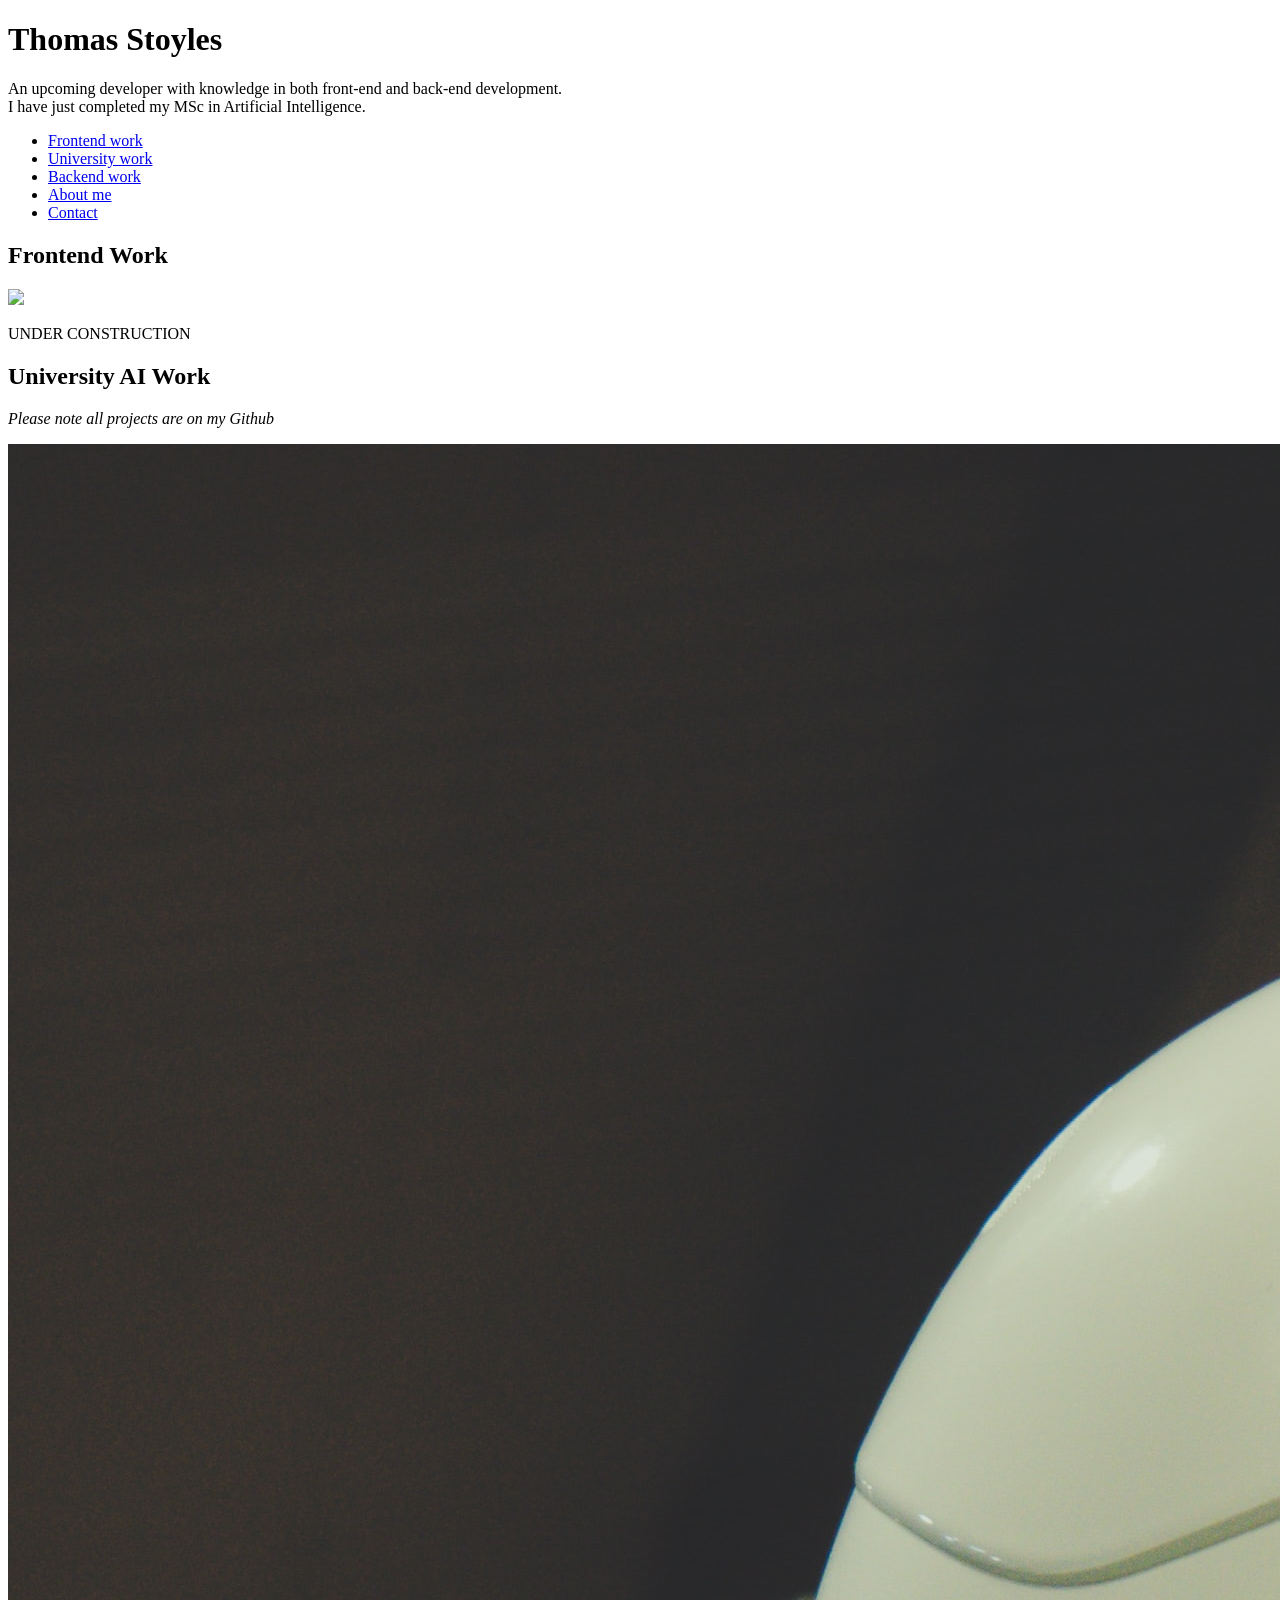
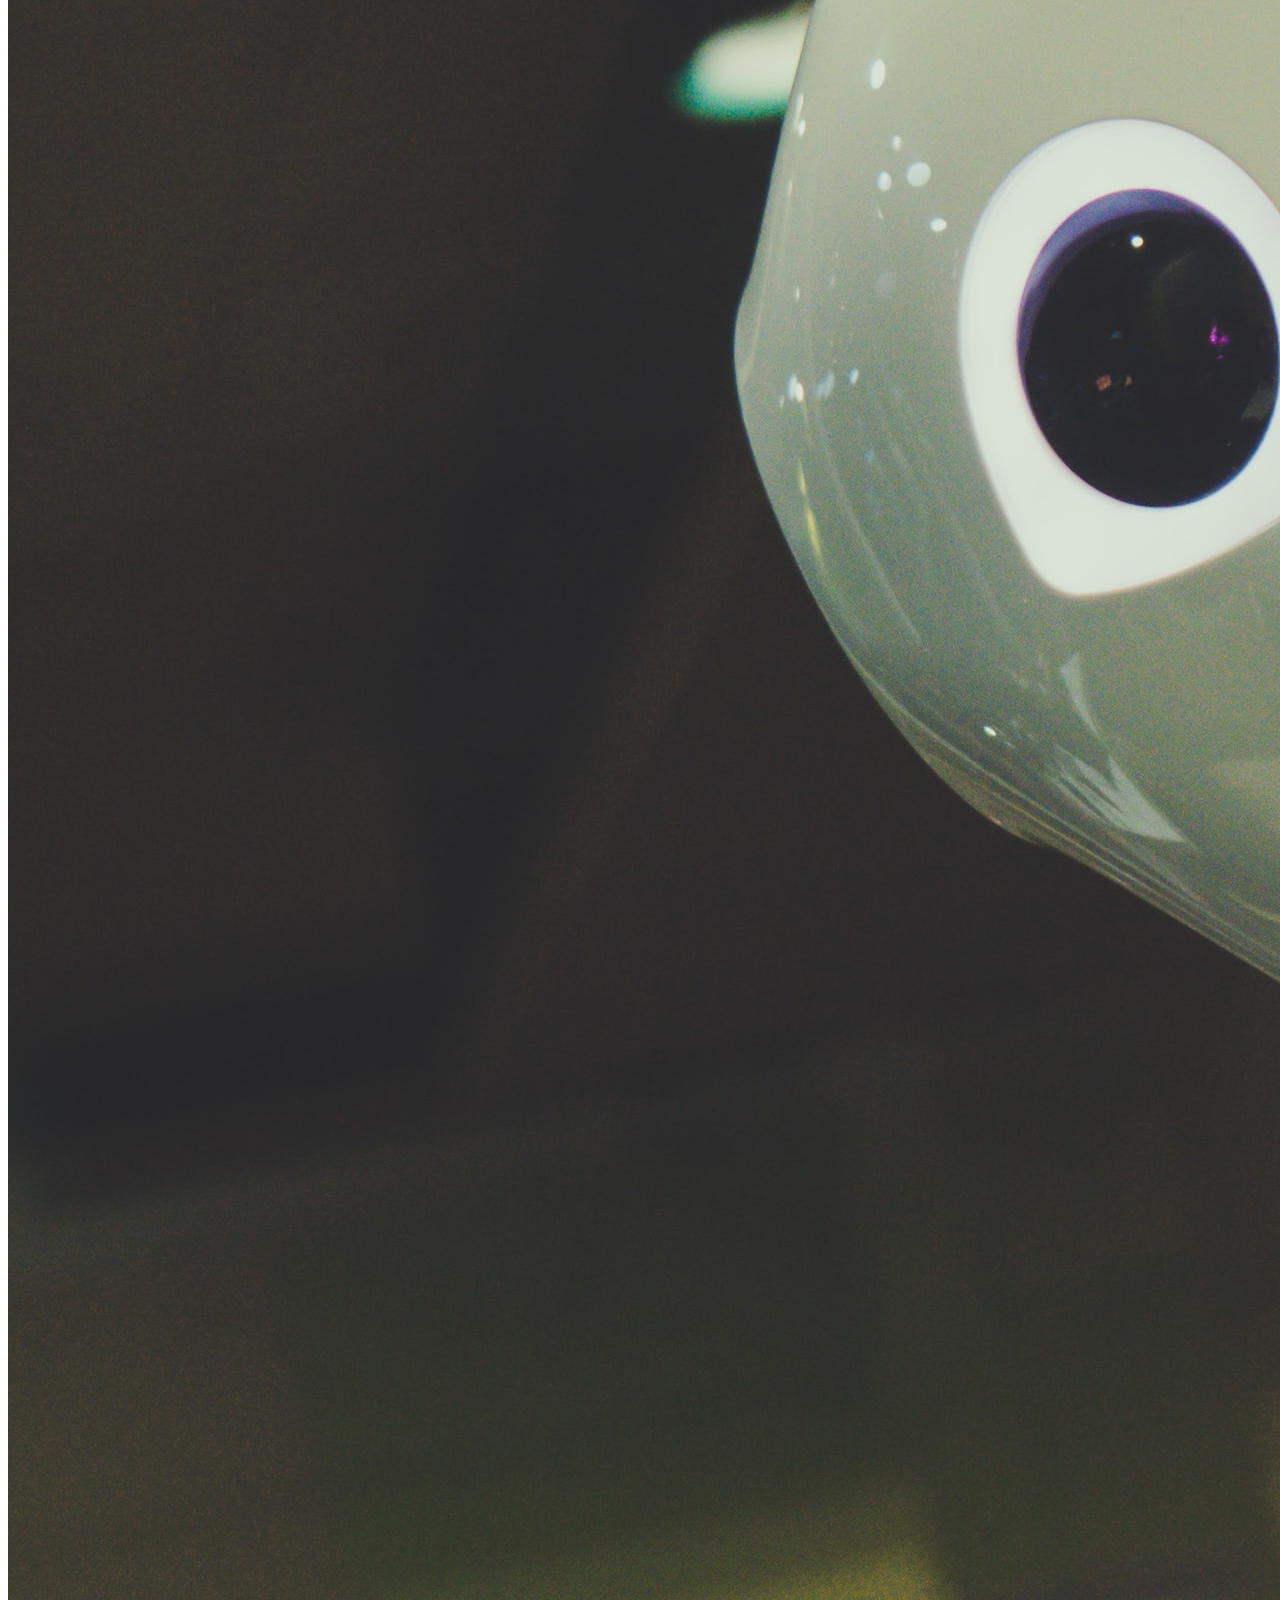
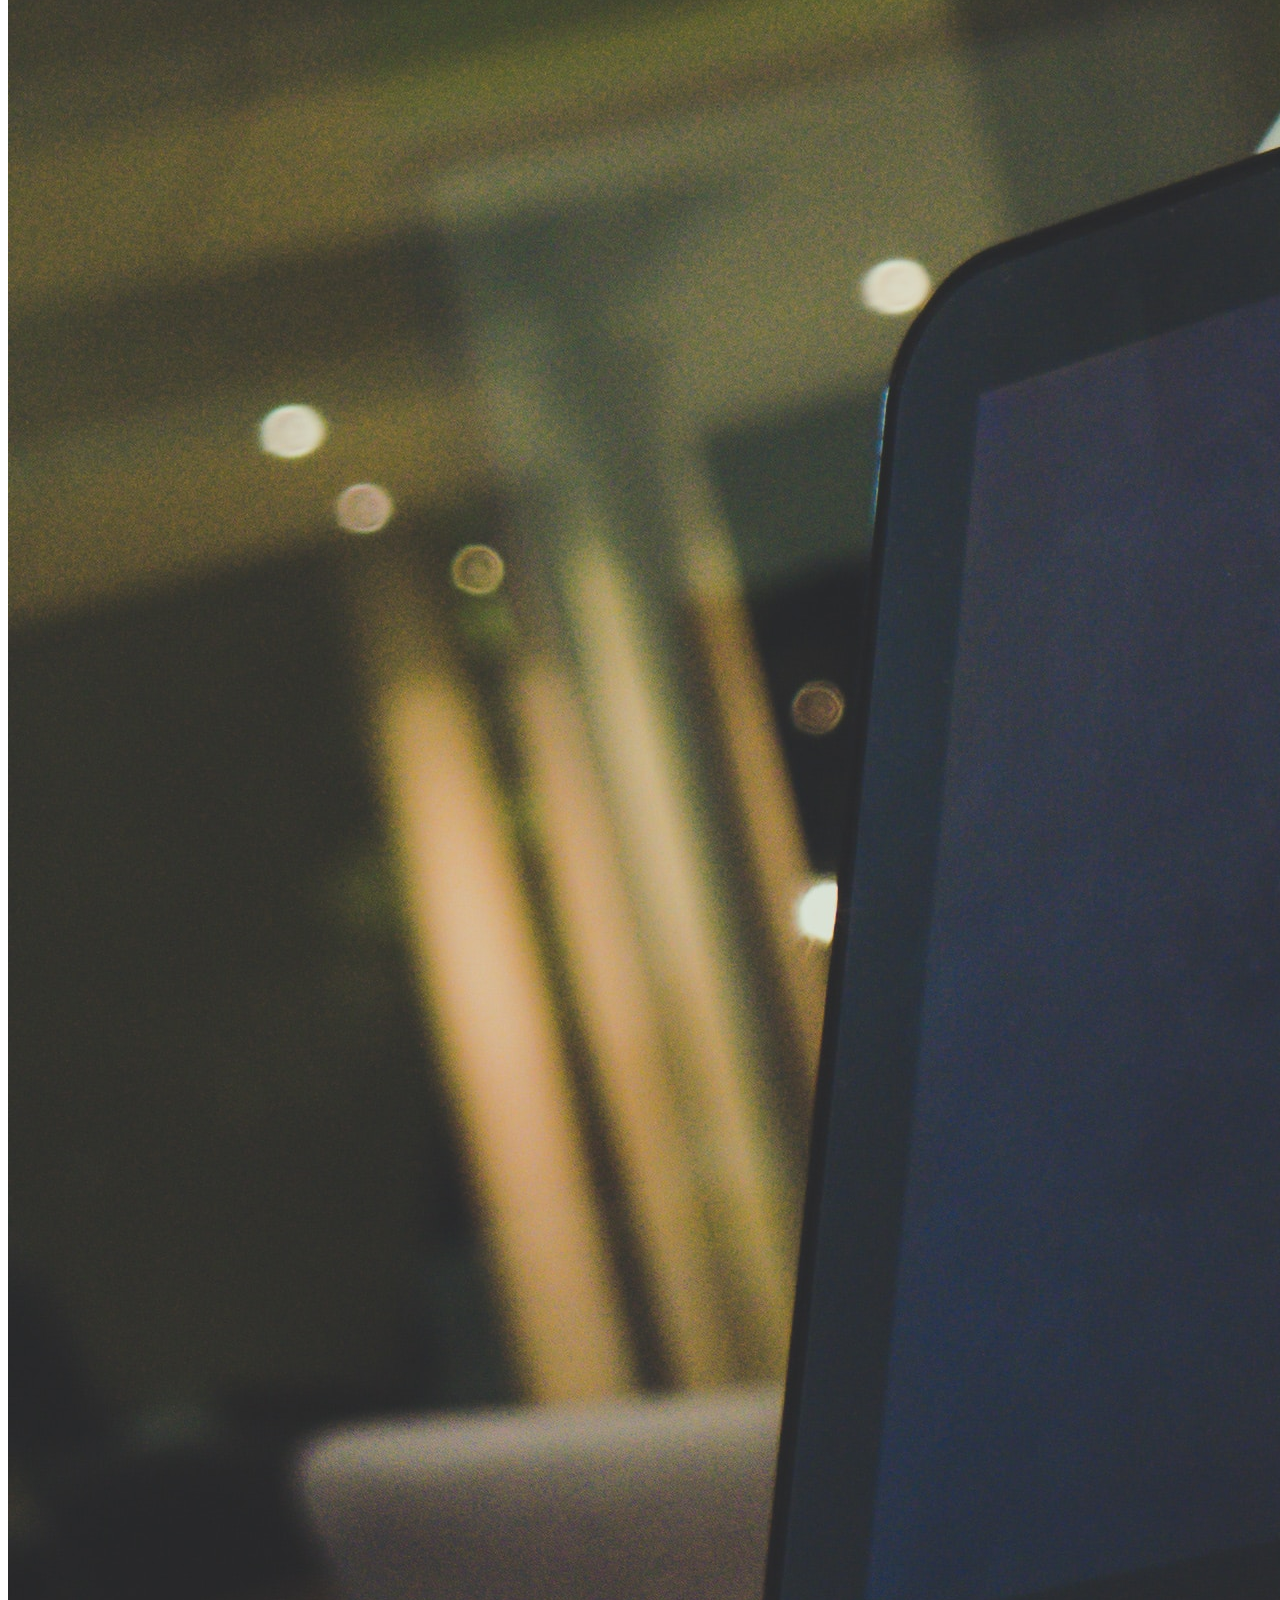
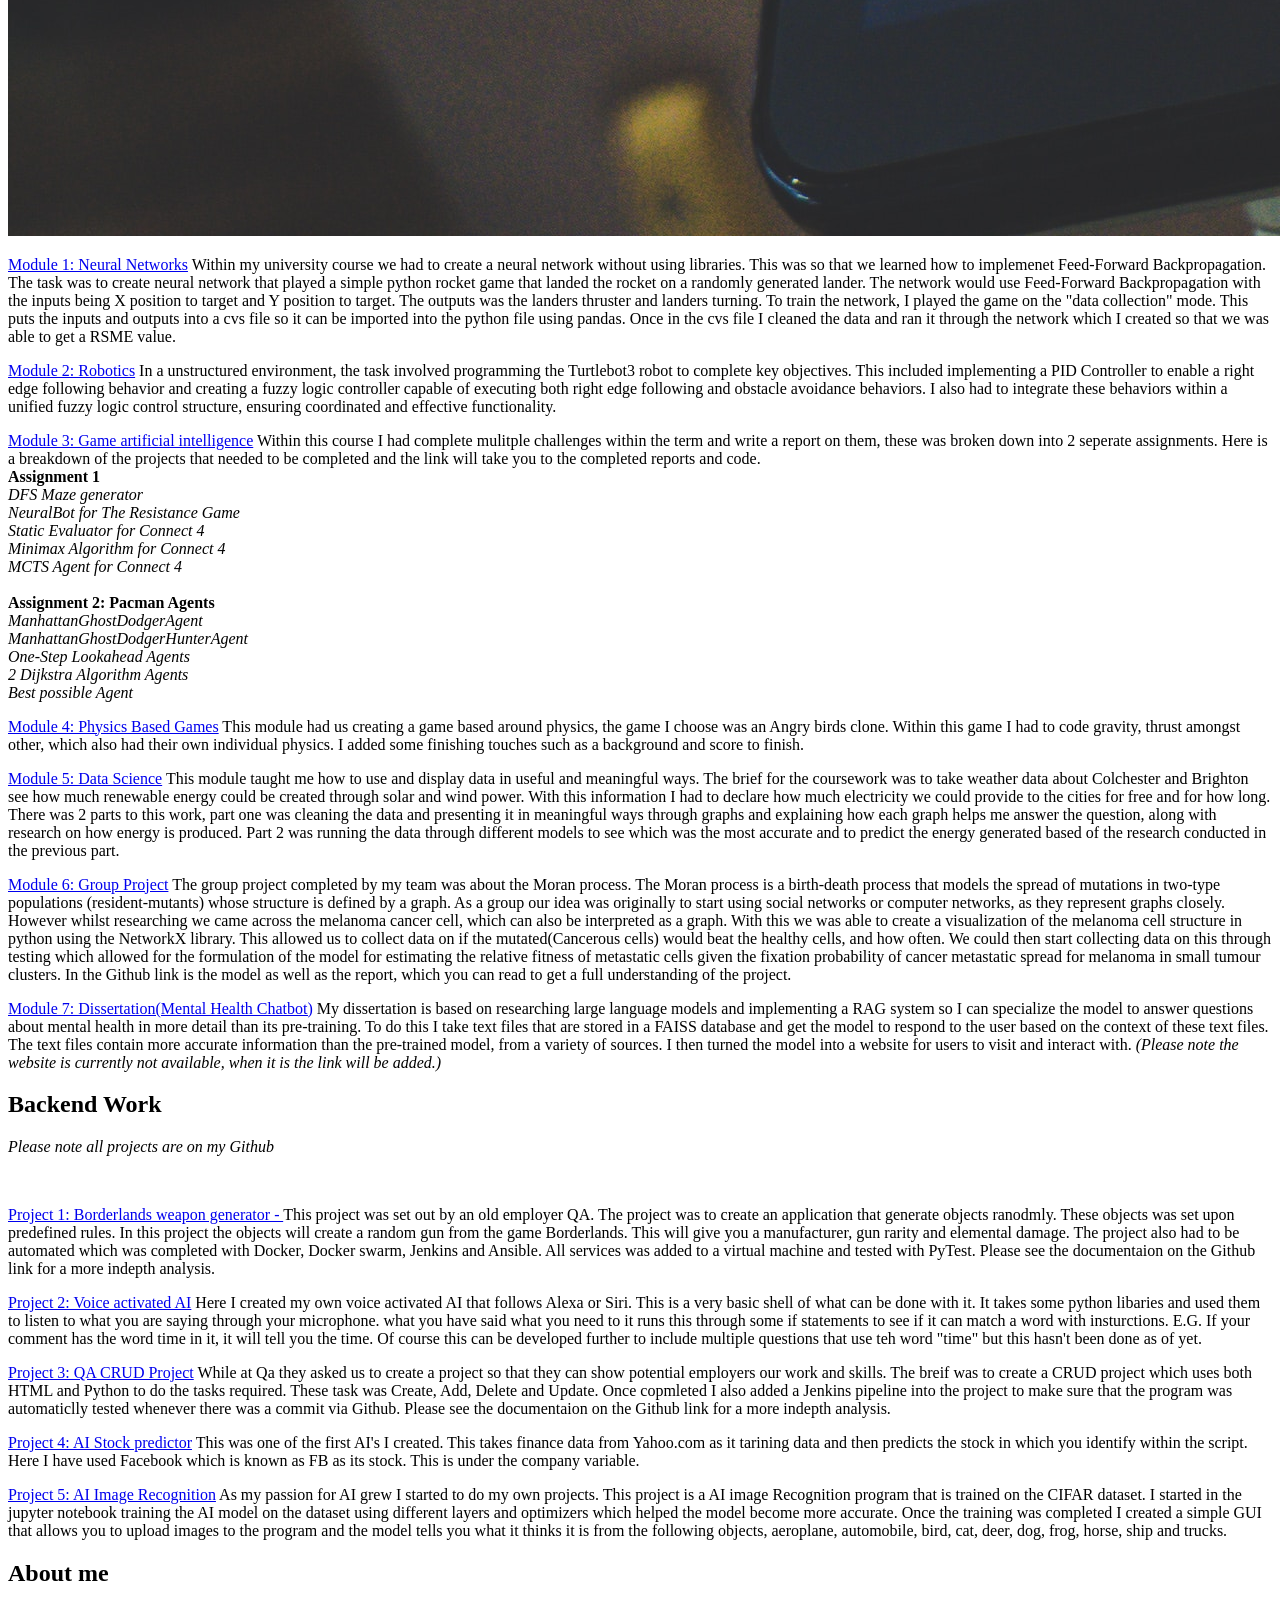
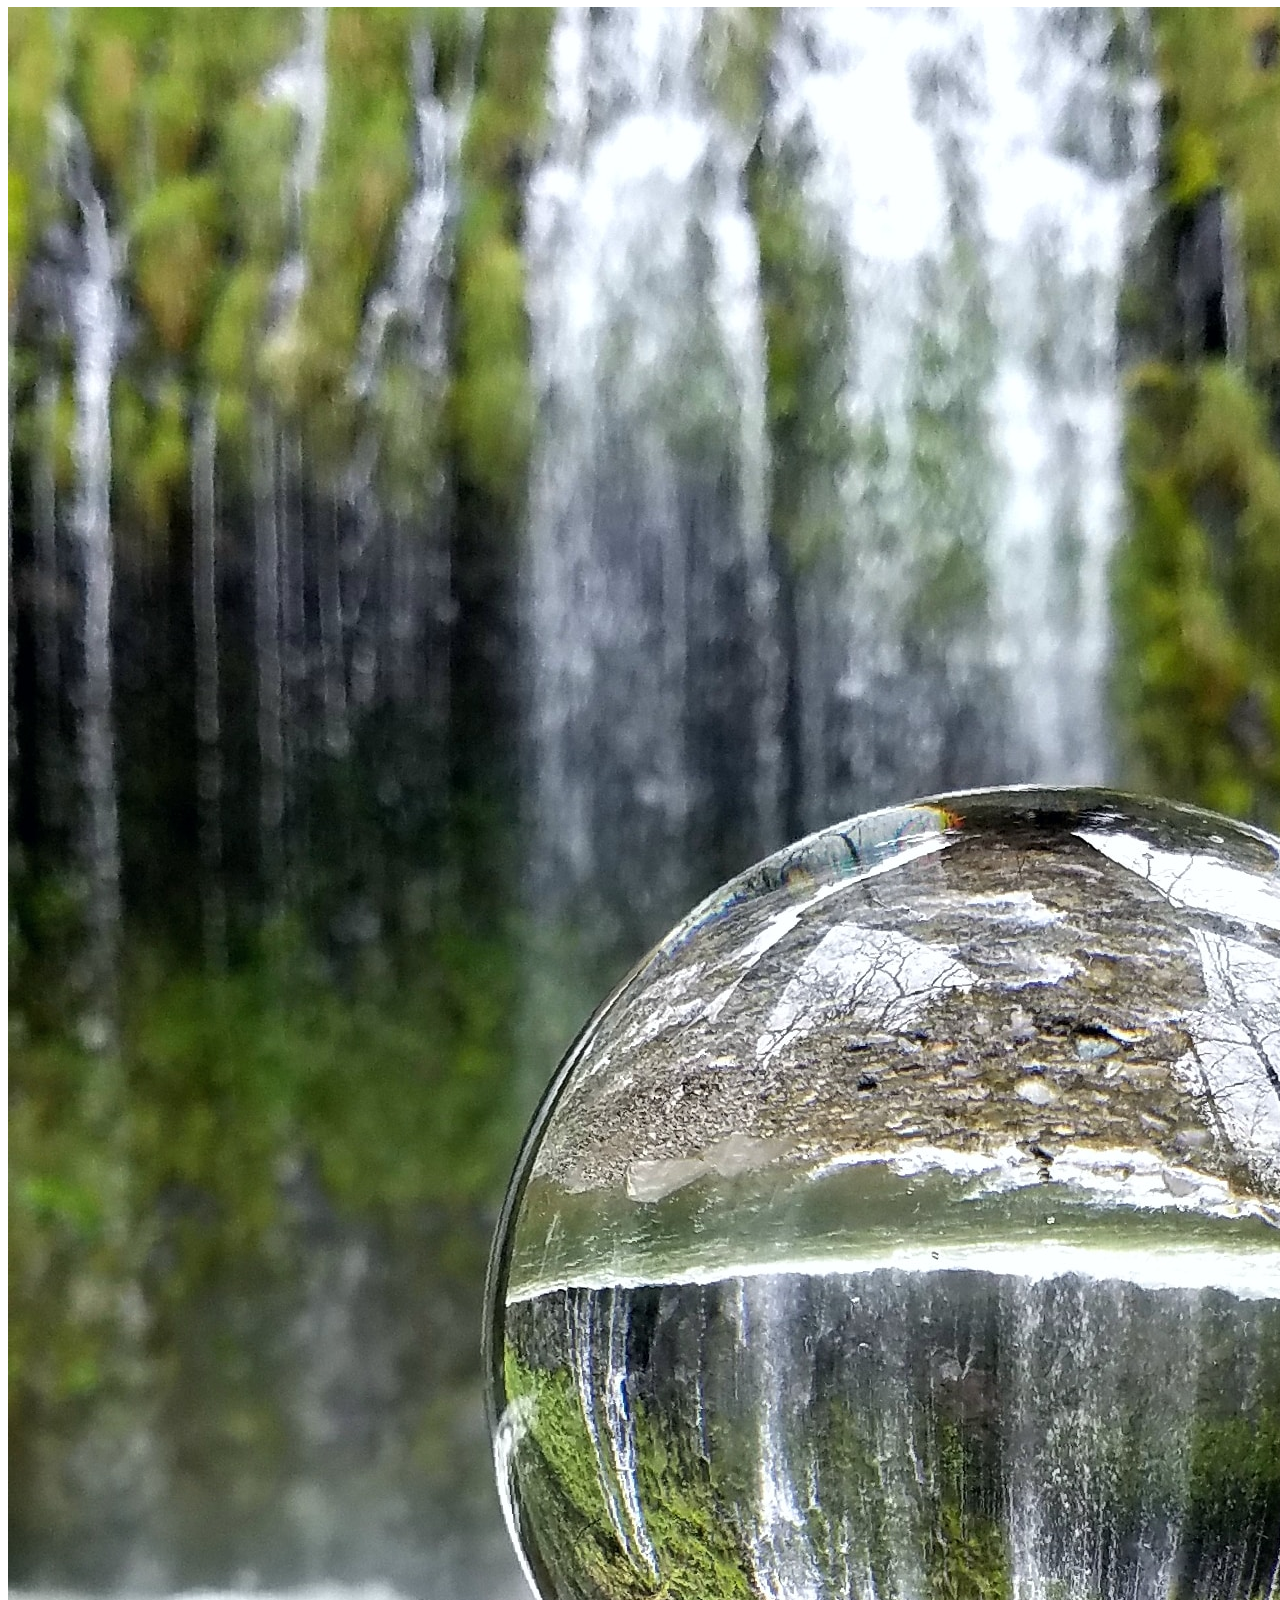
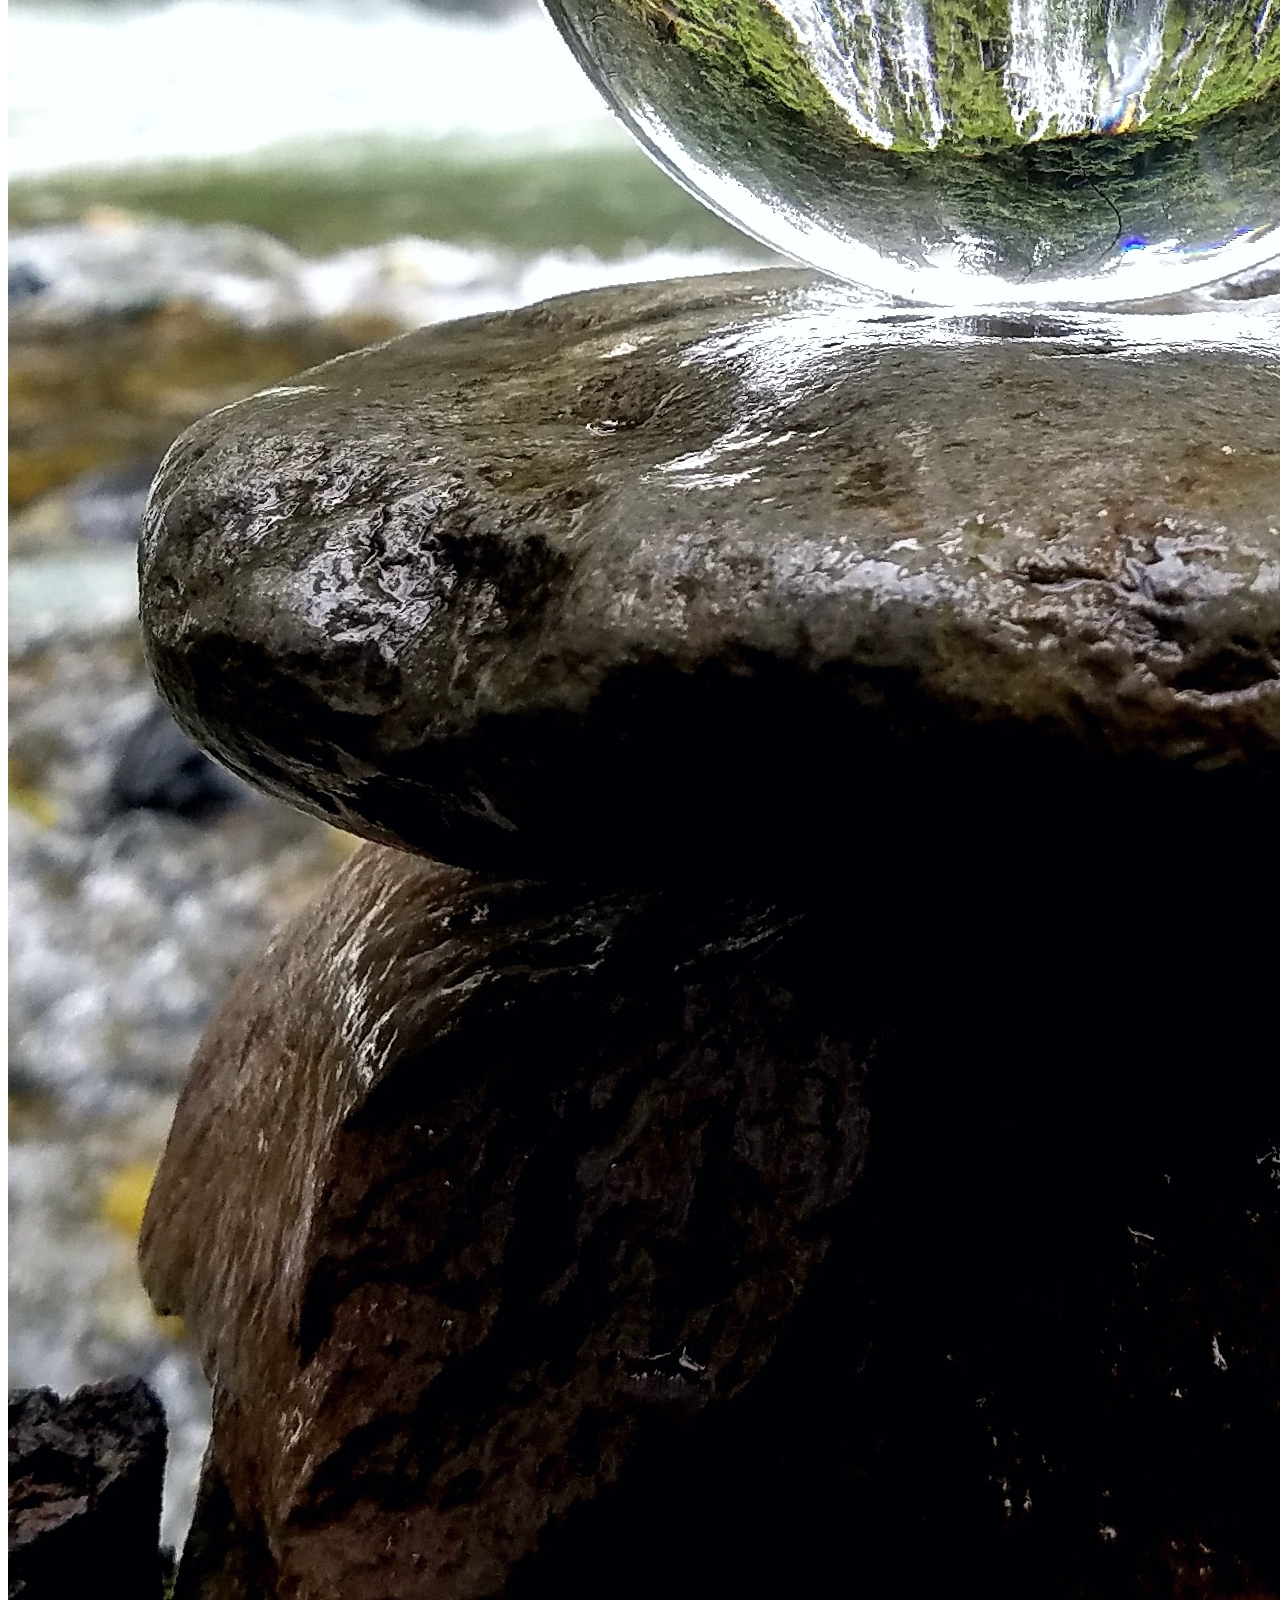
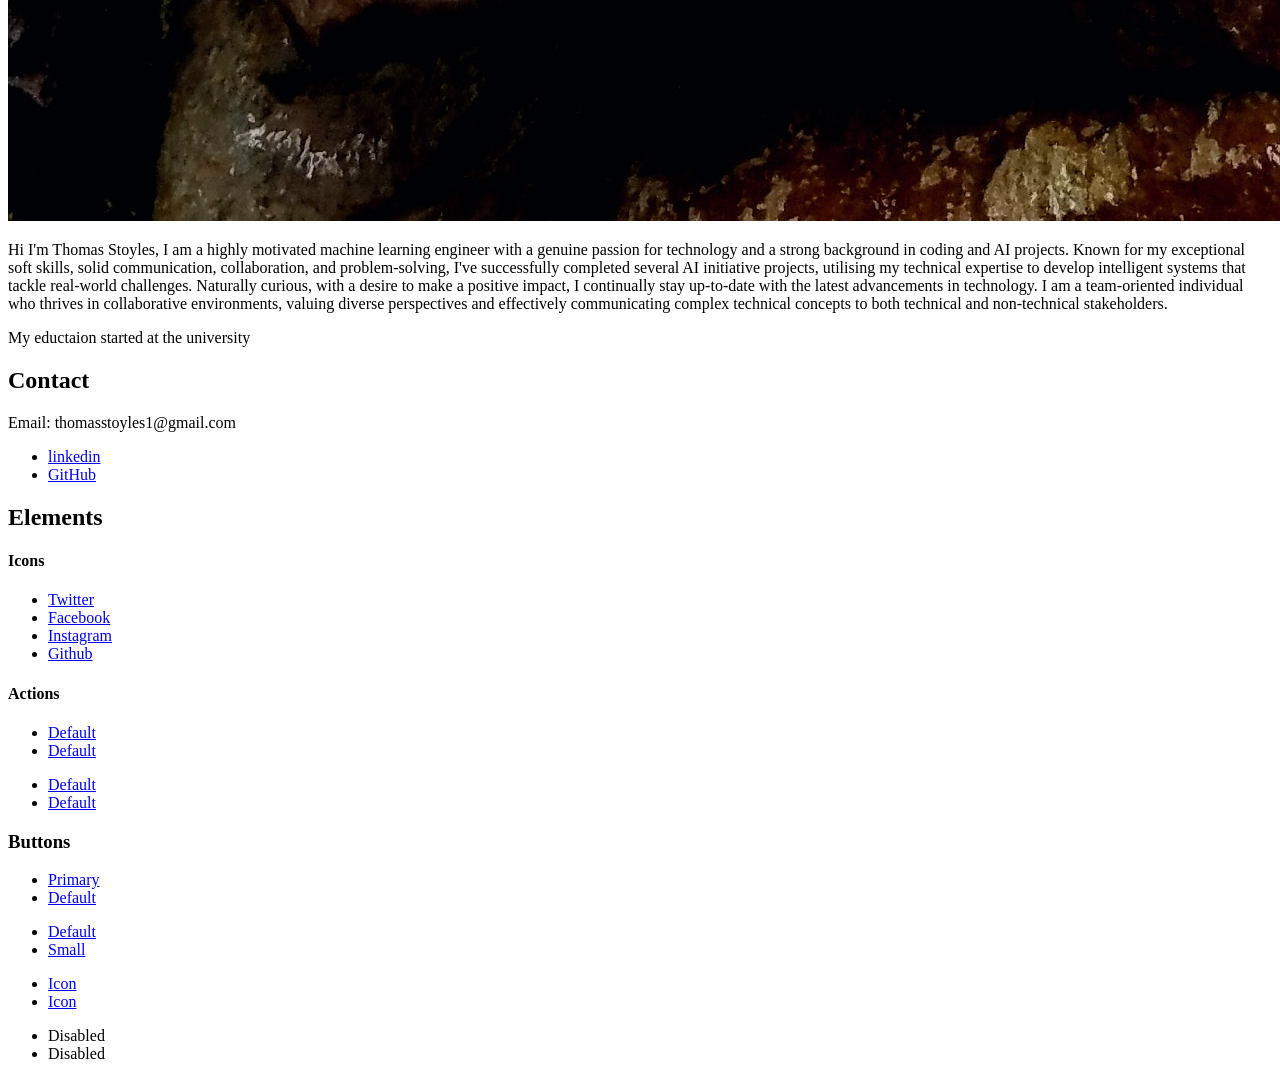
==== index.html @ bff92307 "TS: Added new AI project" ====
<!DOCTYPE HTML>
<html>
	<head>
		<title>Thomas Stoyles Portfolio</title>
		<meta charset="utf-8" />
		<meta name="viewport" content="width=device-width, initial-scale=1, user-scalable=no" />
		<link rel="stylesheet" href="assets/css/main.css" />
		<noscript><link rel="stylesheet" href="assets/css/noscript.css" /></noscript>
	</head>
	<body class="is-preload">

		<!-- Wrapper -->
			<div id="wrapper">

				<!-- Header -->
					<header id="header">
						<div class="logo">
							<span class=""></span>
						</div>
						<div class="content">
							<div class="inner">
								<h1>Thomas Stoyles</h1>
									An upcoming developer with knowledge in both front-end and back-end development.<br />
									I have just completed my MSc in Artificial Intelligence.
							</div>
						</div>
						<nav>
							<ul>
								<li><a href="#frontendwork">Frontend work</a></li>
								<li><a href="#uniwork">University work</a></li>
								<li><a href="#backendwork">Backend work</a></li>
								<li><a href="#about">About me</a></li>
								<li><a href="#contact">Contact</a></li>
								<!--<li><a href="#elements">Elements</a></li>-->
							</ul>
						</nav>
					</header>

				<!-- Main -->
					<div id="main">

						<!-- Intro -->
							<article id="frontendwork">
								<h2 class="major">Frontend Work</h2>
								<p class="image main"><img src="images/intro.jpg"></p>
								<p> UNDER CONSTRUCTION </p>
							</article>

						<!-- uni work -->
							<article id="uniwork">
								<h2 class="major">University AI Work</h2>
								<p><i>Please note all projects are on my Github</i></p>
								<span class="image main"><img src="images/Uni.jpg" alt="" /></span>
								<p><a href="https://github.com/ThomasStoyles/UoE-CE889">Module 1: Neural Networks</a> Within my university course we had to create a neural network without using libraries. This  was so that we learned how to implemenet 
									Feed-Forward Backpropagation. The task was to create neural network that played a simple python rocket game that landed the rocket on a randomly generated lander. The network would use 
									Feed-Forward Backpropagation with the inputs being X position to target and Y position to target. The outputs was the landers thruster and landers turning. To train the network, I 
									played the game on the "data collection" mode. This puts the inputs and outputs into a cvs file so it can be imported into the python file using pandas. Once in the cvs file I cleaned the data 
									and ran it through the network which I created so that we was able to get a RSME value. 
								</p>
								<p><a href="https://github.com/ThomasStoyles/UoE-CE801">Module 2: Robotics</a> In a unstructured environment, the task involved programming the Turtlebot3 robot to complete key objectives. This included implementing a PID Controller 
									to enable a right edge following behavior and creating a fuzzy logic controller capable of executing both right edge following and obstacle avoidance behaviors. I also had to integrate 
									these behaviors within a unified fuzzy logic control structure, ensuring coordinated and effective functionality.
								</p>
								<p><a href="https://github.com/ThomasStoyles/UoE-CE811">Module 3: Game artificial intelligence</a> Within this course I had complete mulitple challenges within the term and write a report on them, these was broken down into 2 seperate assignments.
									Here is a breakdown of the projects that needed to be completed and the link will take you to the completed reports and code.
									<b><br>Assignment 1</b>
									<i><br>DFS Maze generator
									<br>NeuralBot for The Resistance Game
									<br>Static Evaluator for Connect 4 
									<br>Minimax Algorithm for Connect 4
									<br>MCTS Agent for Connect 4</i>
									<br>
									<b><br>Assignment 2: Pacman Agents</b>
									<i><br>ManhattanGhostDodgerAgent
									<br>ManhattanGhostDodgerHunterAgent
									<br>One-Step Lookahead Agents
									<br>2 Dijkstra Algorithm Agents
									<br>Best possible Agent</i>
								</p>
								<p><a href="https://github.com/ThomasStoyles/UoE-CE812">Module 4: Physics Based Games</a> This module had us creating a game based around physics, the game I choose was an Angry birds clone.
								Within this game I had to code gravity, thrust amongst other, which also had their own individual physics. I added some finishing touches such as a background and score to finish. 
								</p>
								</p>
								<p><a href="https://github.com/ThomasStoyles/UoE-CE888">Module 5: Data Science</a> This module taught me how to use and display data in useful and meaningful ways. The brief for the coursework was to take
								weather data about Colchester and Brighton see how much renewable energy could be created through solar and wind power. With this information I had to declare how much 
								electricity we could provide to the cities for free and for how long. There was 2 parts to this work, part one was cleaning the data and presenting it in 
								meaningful ways through graphs and explaining how each graph helps me answer the question, along with research on how energy is produced. Part 2 was running the data 
								through different models to see which was the most accurate and to predict the energy generated based of the research conducted in the previous part.							 
								</p>
								</p>
								<p><a href="https://github.com/ThomasStoyles/UoE-903">Module 6: Group Project</a> The group project completed by my team was about the Moran process. The Moran process is a  birth-death process that models the spread of mutations
								in two-type populations (resident-mutants) whose structure is defined by a graph. As a group our idea was originally to start using social networks or computer networks, as they represent graphs closely.
								However whilst researching we came across the melanoma cancer cell, which can also be interpreted as a graph. With this we was able to create a visualization of the melanoma cell structure in python using 
								the NetworkX library. This allowed us to collect data on if the mutated(Cancerous cells) would beat the healthy cells, and how often. We could then start collecting data on this through testing which allowed for 
								the formulation of the model for estimating the relative fitness of metastatic cells given the fixation probability of cancer metastatic spread for melanoma in small tumour clusters. In the Github link is the model 
								as well as the report, which you can read to get a full understanding of the project.
								</p>
								</p>
								<p><a href="https://github.com/ThomasStoyles/UoE-901">Module 7: Dissertation(Mental Health Chatbot)</a> My dissertation is based on researching large language models and implementing a RAG system so I can specialize
								the model to answer questions about mental health in more detail than its pre-training. To do this I take text files that are stored in a FAISS database and get the model to respond
								to the user based on the context of these text files. The text files contain more accurate information than the pre-trained model, from a variety of sources. I then turned the model into
								a website for users to visit and interact with. <i>(Please note the website is currently not available, when it is the link will be added.)</i> 
								</p>
							</article>

						<!-- backend Work -->
						<article id="backendwork">
							<h2 class="major">Backend Work</h2>
							<p><i>Please note all projects are on my Github</i></p>
							<span class="image main"><img src="images/backend.jpg" alt="" /></span>
							<p><a href="https://github.com/ThomasStoyles/BorderlandsWeaponGen">Project 1: Borderlands weapon generator - </a> 
								This project was set out by an old employer QA. The project was to create an application that generate objects ranodmly. These objects was set upon predefined rules. 
								In this project the objects will create a random gun from the game Borderlands. This will give you a manufacturer, gun rarity and elemental damage. The project also
								had to be automated which was completed with Docker, Docker swarm, Jenkins and Ansible. All services was added to a virtual machine and tested with PyTest. Please see the documentaion 
								on the Github link for a more indepth analysis.
							</p>
							<p><a href="https://github.com/ThomasStoyles/Voice_Activated_Assistant">Project 2: Voice activated AI</a> 
								Here I created my own voice activated AI that follows Alexa or Siri. This is a very basic shell of what can be done with it. It takes some python libaries
								and used them to listen to what you are saying through your microphone. what you have said what you need to it runs this through some if statements to see if
								it can match a word with insturctions. E.G. If your comment has the word time in it, it will tell you the time. Of course this can be developed further to include
								multiple questions that use teh word "time" but this hasn't been done as of yet.
							</p>
							<p><a href="https://github.com/ThomasStoyles/QAProject">Project 3: QA CRUD Project</a>
								While at Qa they asked us to create a project so that they can show potential employers our work and skills. The breif was to create a CRUD project which uses both 
								HTML and Python to do the tasks required. These task was Create, Add, Delete and Update. Once copmleted I also added a Jenkins pipeline into the project to make sure that 
								the program was automaticlly tested whenever there was a commit via Github. Please see the documentaion on the Github link for a more indepth analysis.
							</p>
							<p><a href="https://github.com/ThomasStoyles/AI_Stock_Prediction">Project 4: AI Stock predictor</a> 
								This was one of the first AI's I created. This takes finance data from Yahoo.com as it tarining data and then predicts the stock in which you identify within the script.
								Here I have used Facebook which is known as FB as its stock. This is under the company variable.  
							</p>
							<p><a href="https://github.com/ThomasStoyles/Image_recognition">Project 5: AI Image Recognition</a> 
								As my passion for AI grew I started to do my own projects. This project is a AI image Recognition program that is trained on the CIFAR dataset. I started in the jupyter notebook 
								training the AI model on the dataset using different layers and optimizers which helped the model become more accurate. Once the training was completed I created a simple GUI that 
								allows you to upload images to the program and the model tells you what it thinks it is from the following objects, aeroplane, automobile, bird, cat, deer, dog, frog, horse, ship and trucks.
							</p>
						</article>

						<!-- About -->
							<article id="about">
								<h2 class="major">About me</h2>
								<span class="image main"><img src="images/water.jpg" alt="" /></span>
								<p>Hi I'm Thomas Stoyles, I am a highly motivated machine learning engineer with a genuine passion for
									technology and a strong background in coding and AI projects. Known for my
									exceptional soft skills, solid communication, collaboration, and problem-solving, I've
									successfully completed several AI initiative projects, utilising my technical expertise to
									develop intelligent systems that tackle real-world challenges. Naturally curious, with a
									desire to make a positive impact, I continually stay up-to-date with the latest
									advancements in technology. I am a team-oriented individual who thrives in collaborative
									environments, valuing diverse perspectives and effectively communicating complex
									technical concepts to both technical and non-technical stakeholders.</p>
								<p>
									My eductaion started at the university
								</p>
								
							</article>

						<!-- Contact -->
							<article id="contact">
								<h2 class="major">Contact</h2>
								<p>Email: thomasstoyles1@gmail.com</p>
								<ul class="icons">
									<li><a href="https://www.linkedin.com/in/thomas-stoyles-a996a1172/" class="icon brands fa-linkedin"><span class="label">linkedin</span></a></li>
									<li><a href="https://github.com/ThomasStoyles" class="icon brands fa-github"><span class="label">GitHub</span></a></li>
								</ul>
							</article>

						<!-- Elements -->
							<article id="elements">
								<h2 class="major">Elements</h2>
								<section>
									<h4>Icons</h4>
									<ul class="icons">
										<li><a href="#" class="icon brands fa-twitter"><span class="label">Twitter</span></a></li>
										<li><a href="#" class="icon brands fa-facebook-f"><span class="label">Facebook</span></a></li>
										<li><a href="#" class="icon brands fa-instagram"><span class="label">Instagram</span></a></li>
										<li><a href="#" class="icon brands fa-github"><span class="label">Github</span></a></li>
									</ul>

									<h4>Actions</h4>
									<ul class="actions">
										<li><a href="#" class="button primary">Default</a></li>
										<li><a href="#" class="button">Default</a></li>
									</ul>
									<ul class="actions stacked">
										<li><a href="#" class="button primary">Default</a></li>
										<li><a href="#" class="button">Default</a></li>
									</ul>
								</section>
								<section>
									<h3 class="major">Buttons</h3>
									<ul class="actions">
										<li><a href="#" class="button primary">Primary</a></li>
										<li><a href="#" class="button">Default</a></li>
									</ul>
									<ul class="actions">
										<li><a href="#" class="button">Default</a></li>
										<li><a href="#" class="button small">Small</a></li>
									</ul>
									<ul class="actions">
										<li><a href="#" class="button primary icon solid fa-download">Icon</a></li>
										<li><a href="#" class="button icon solid fa-download">Icon</a></li>
									</ul>
									<ul class="actions">
										<li><span class="button primary disabled">Disabled</span></li>
										<li><span class="button disabled">Disabled</span></li>
									</ul>
								</section>

							</article>

					</div>

				<!-- Footer -->
					<footer id="footer">
						<p></p> 
					</footer>

			</div>

		<!-- BG -->
			<div id="bg"></div>

		<!-- Scripts -->
			<script src="assets/js/jquery.min.js"></script>
			<script src="assets/js/browser.min.js"></script>
			<script src="assets/js/breakpoints.min.js"></script>
			<script src="assets/js/util.js"></script>
			<script src="assets/js/main.js"></script>

	</body>
</html>
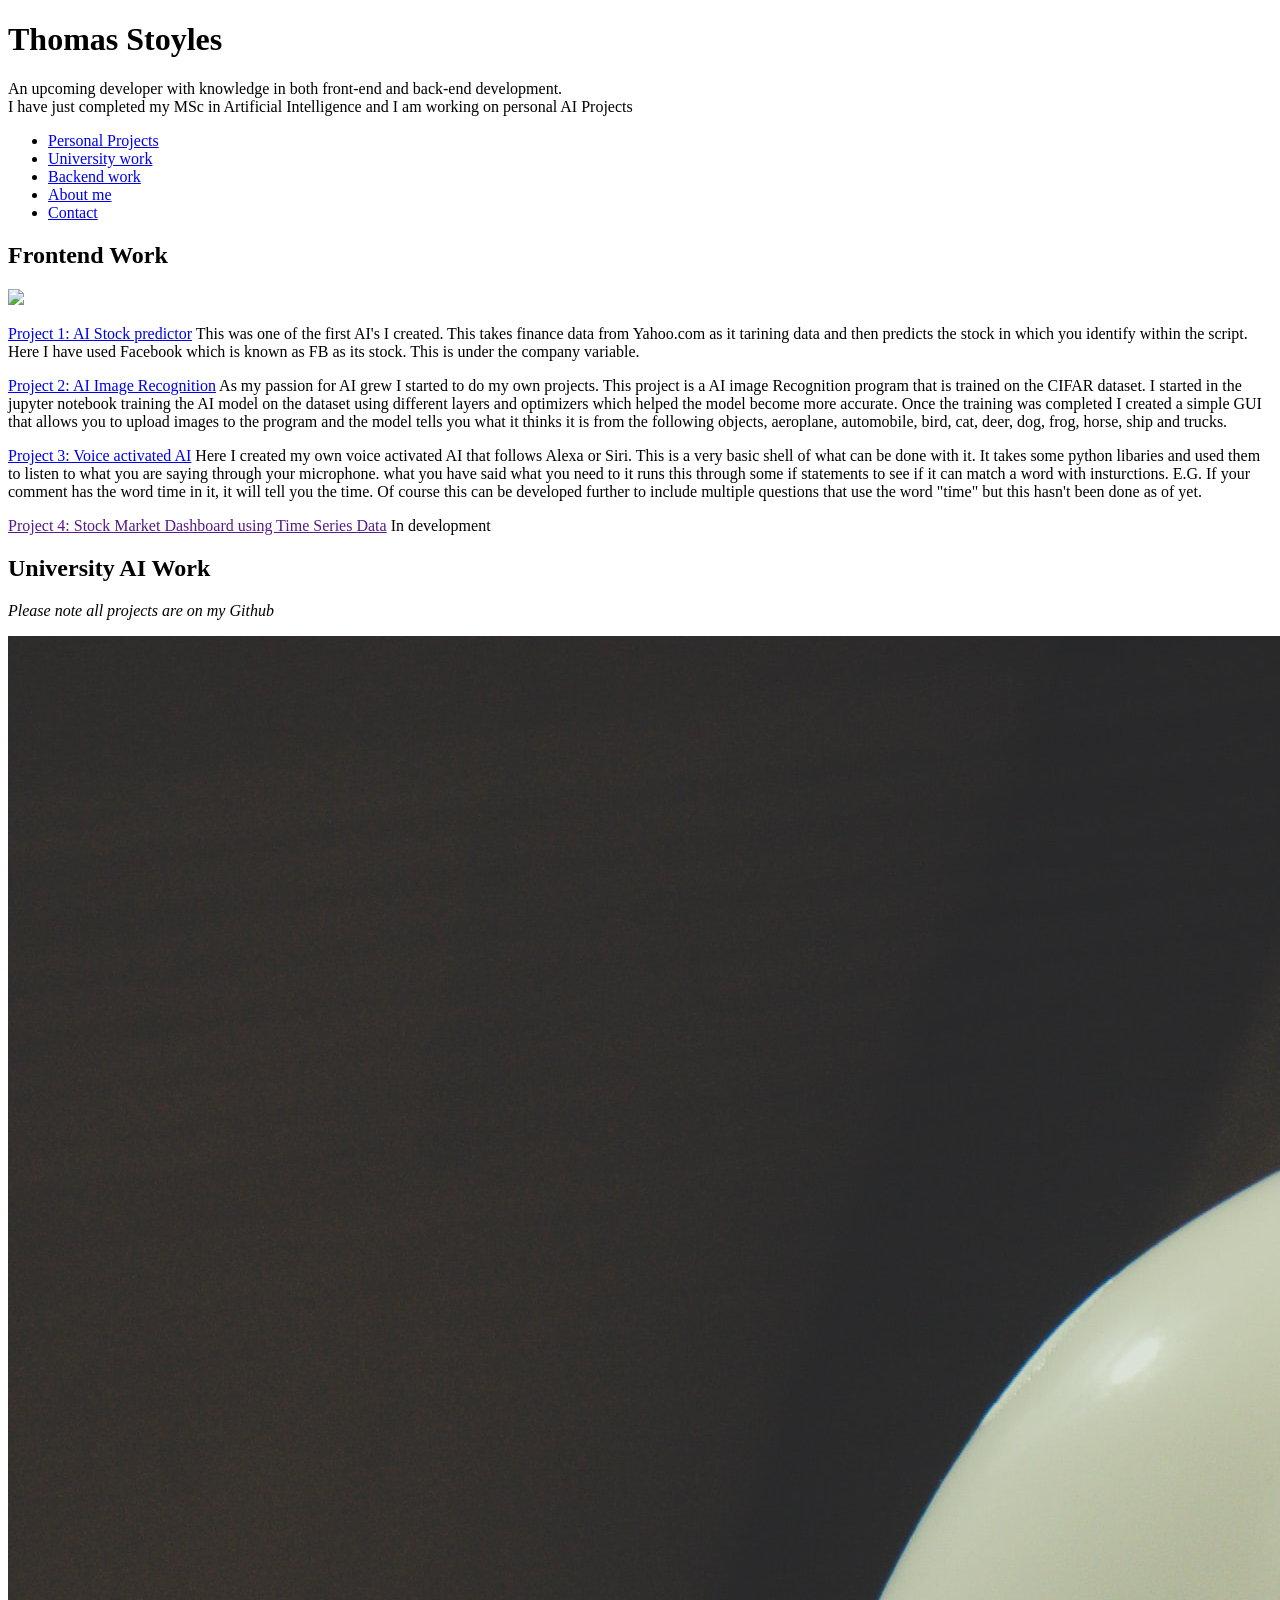
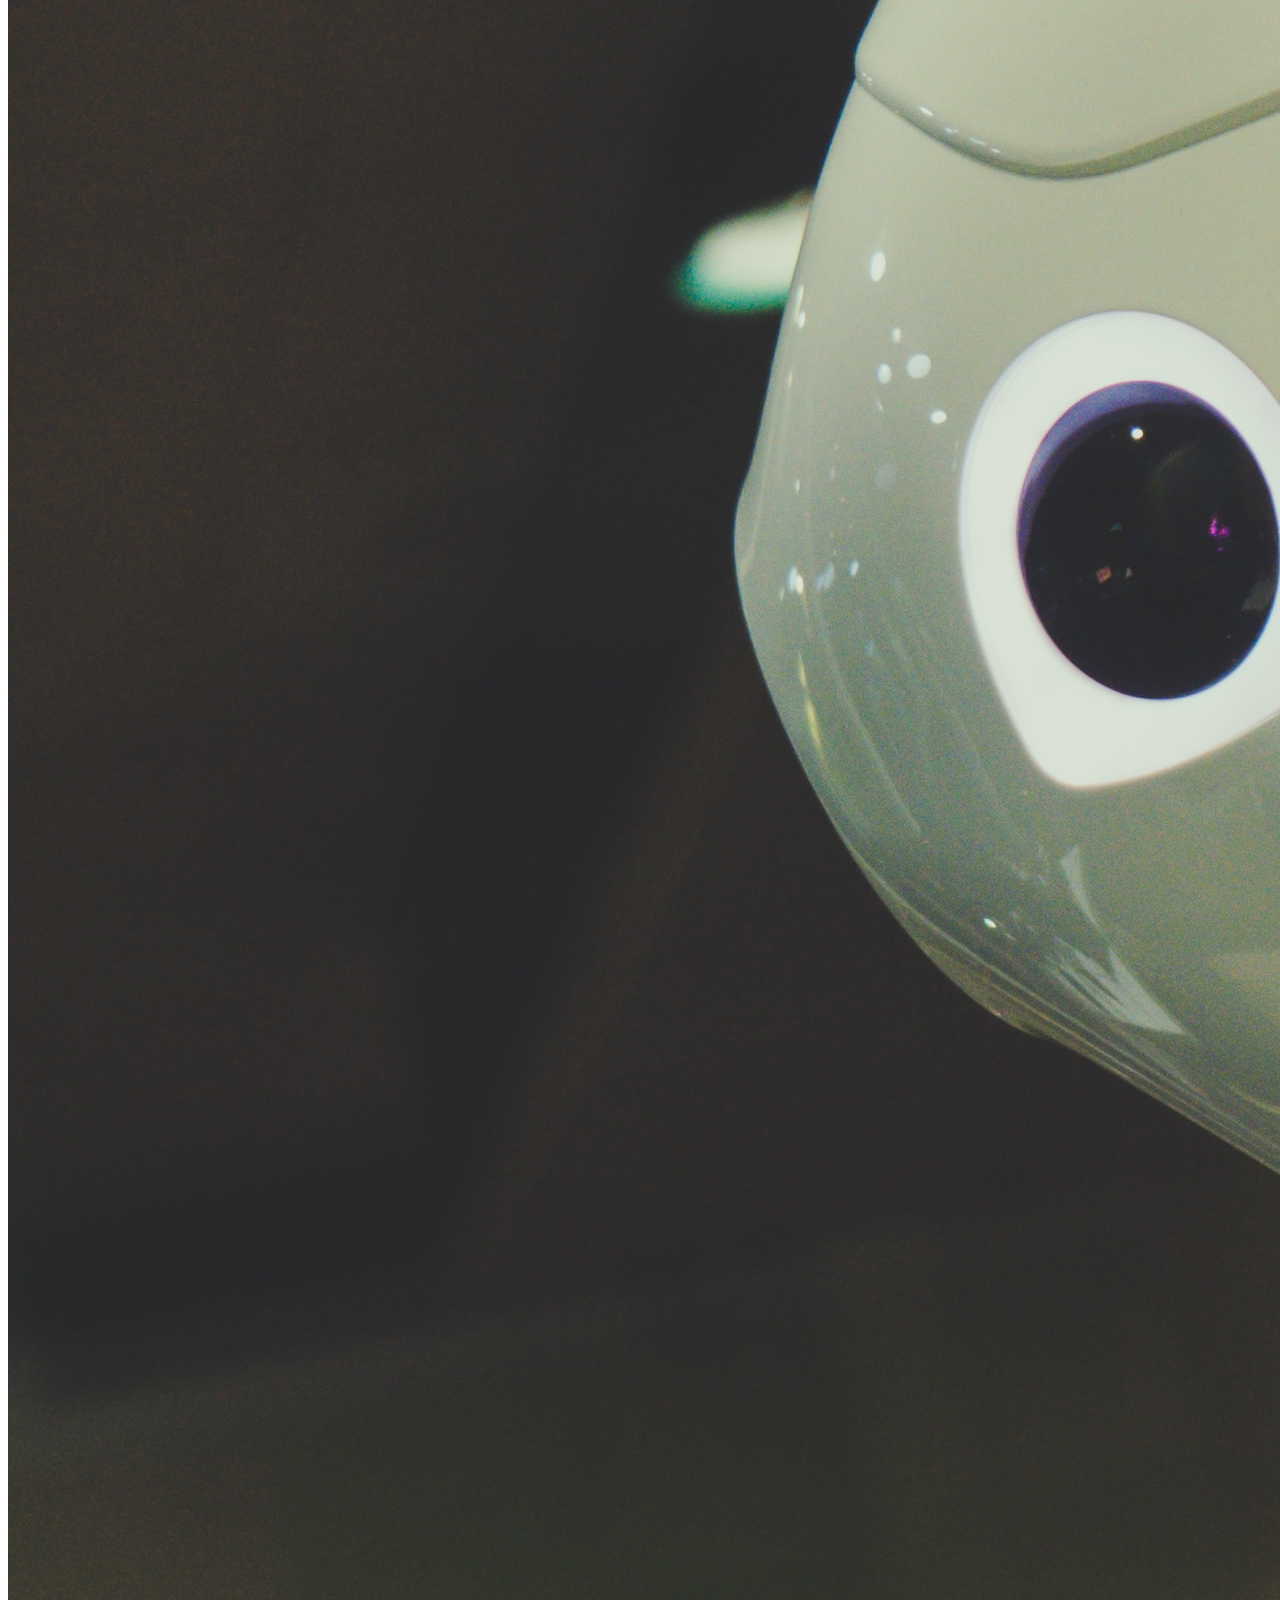
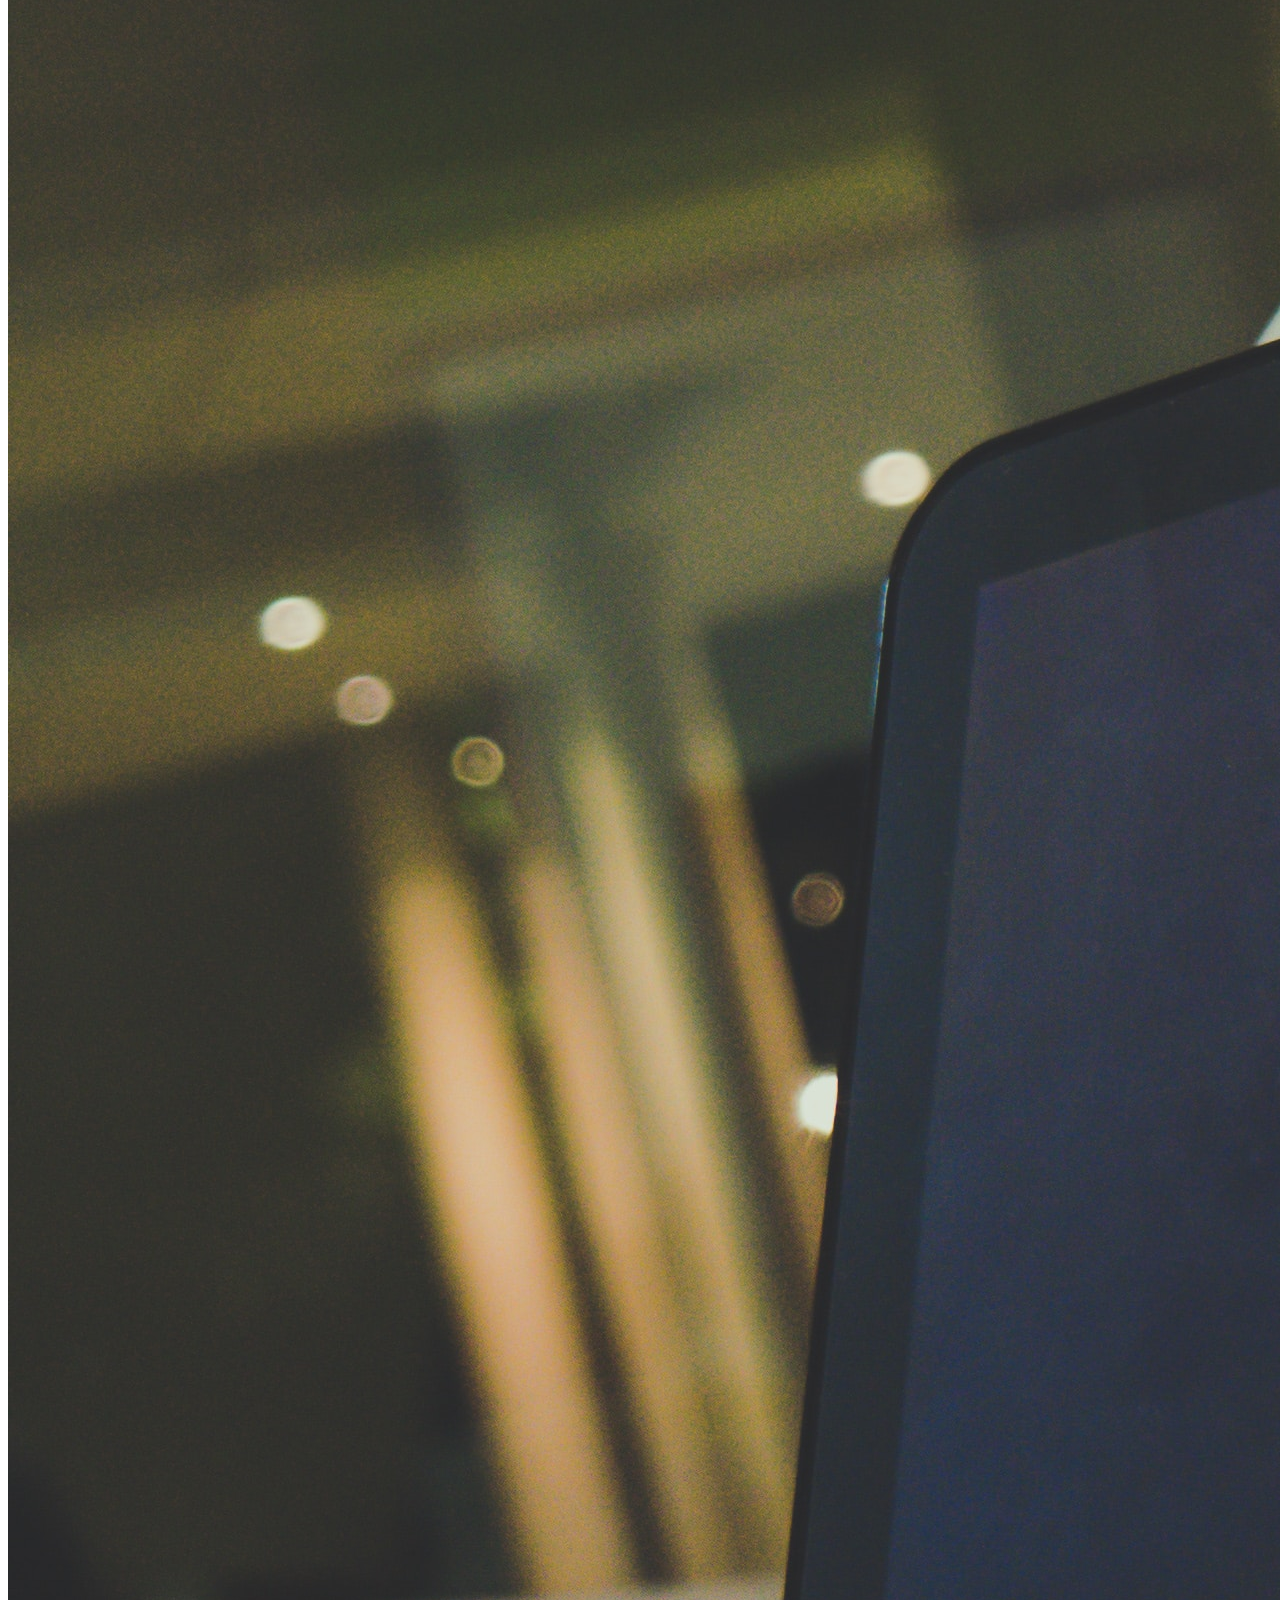
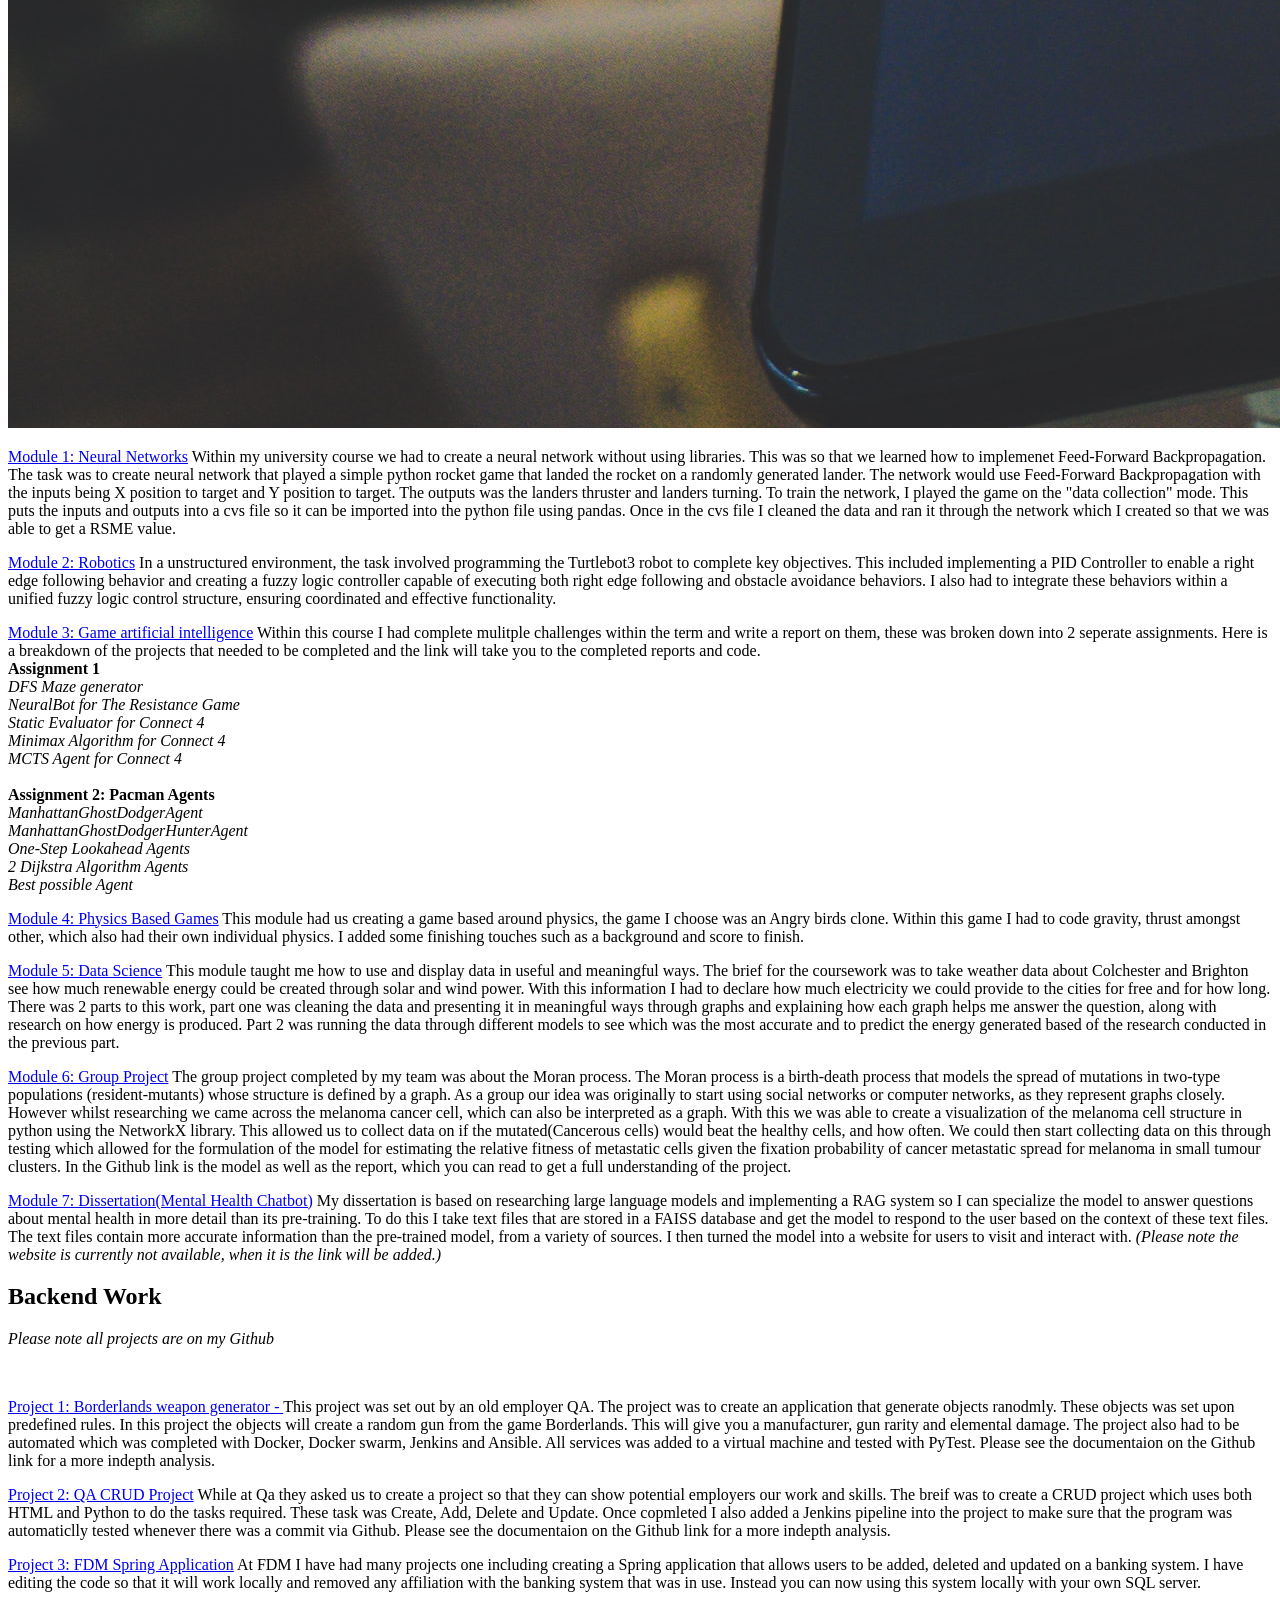
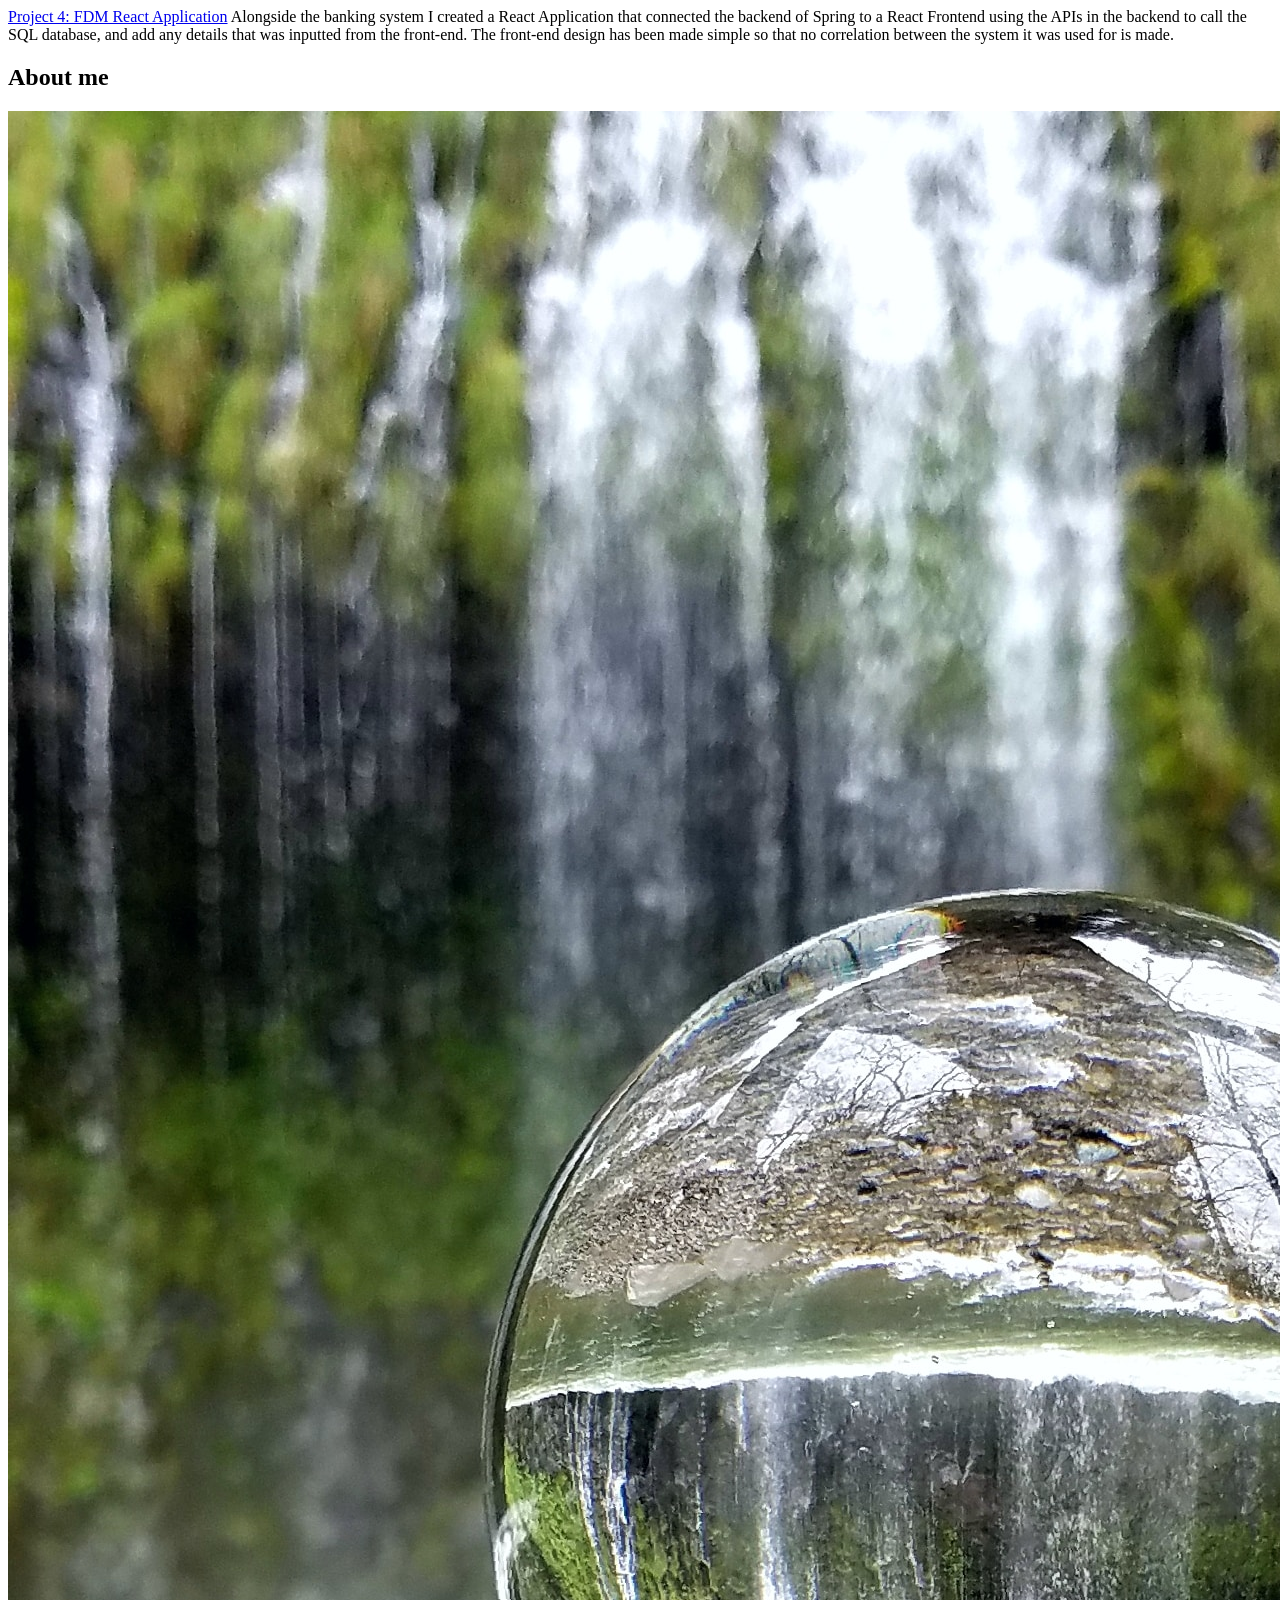
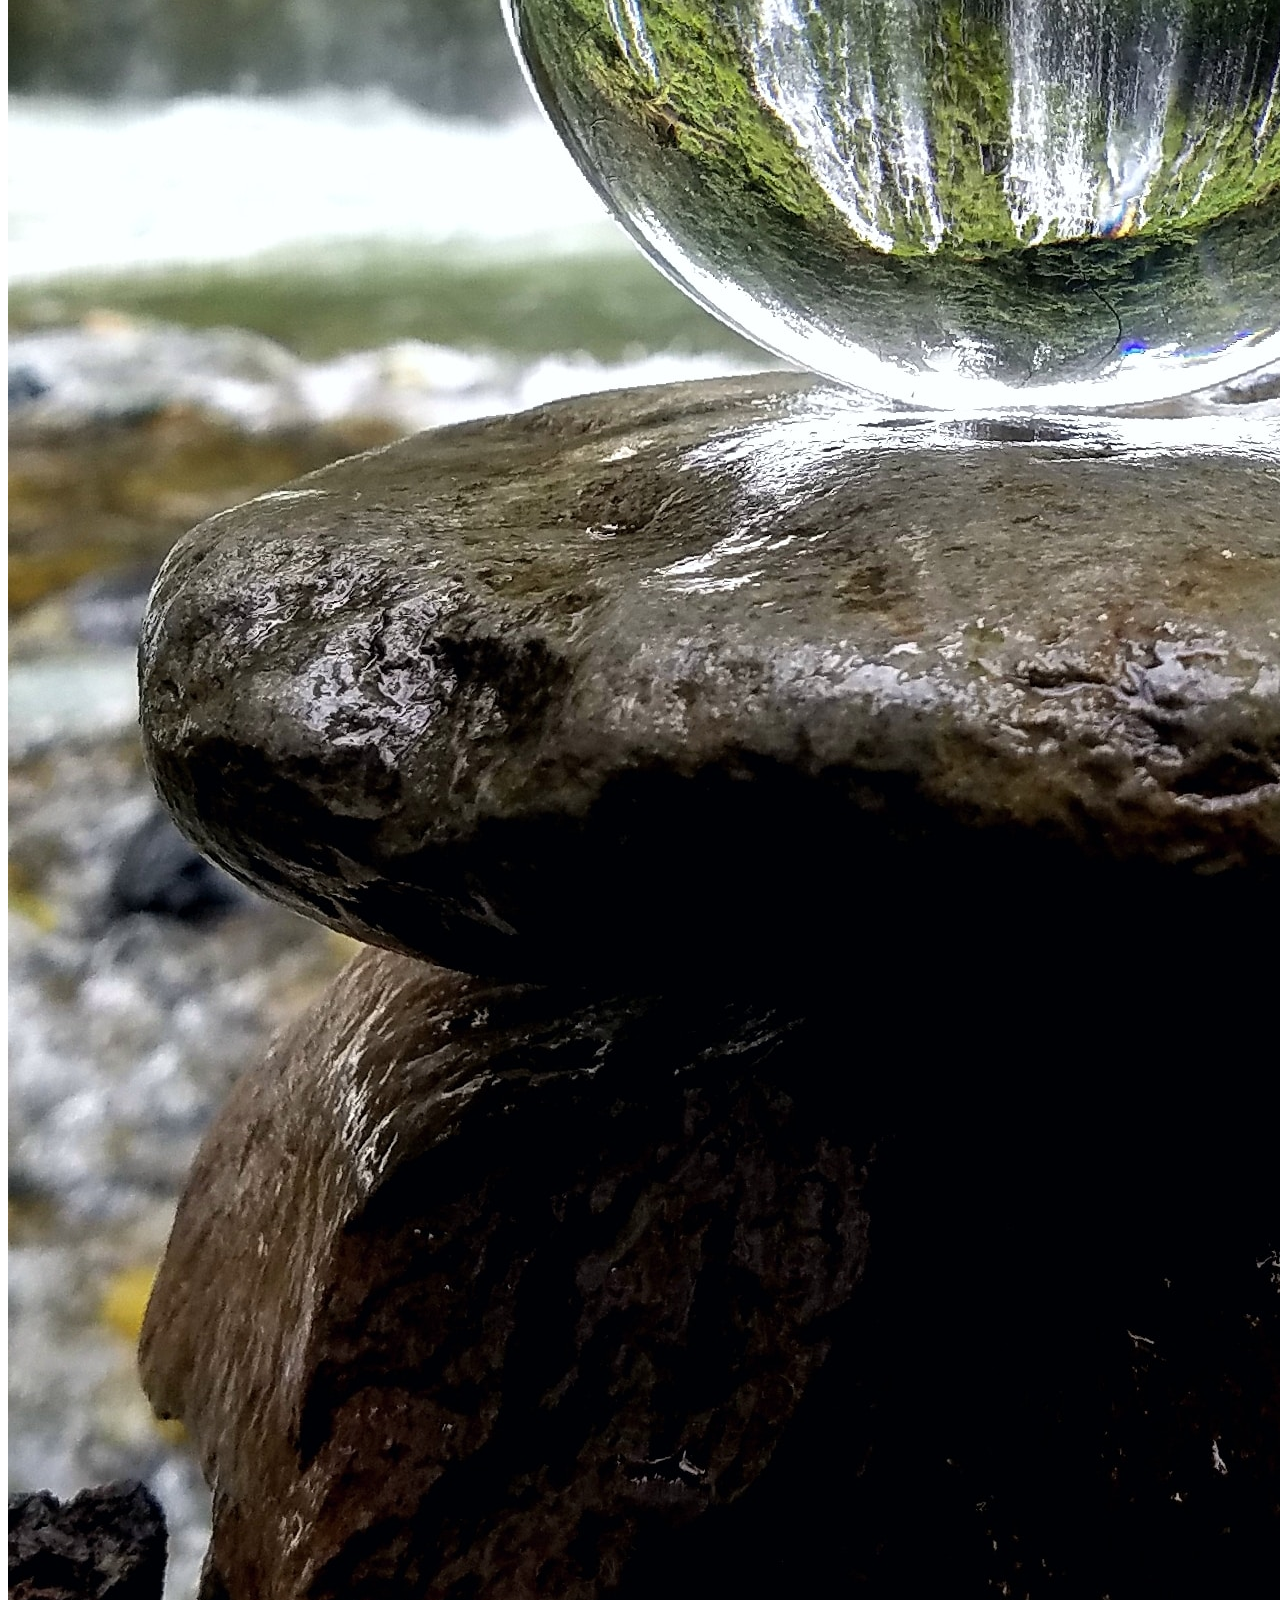
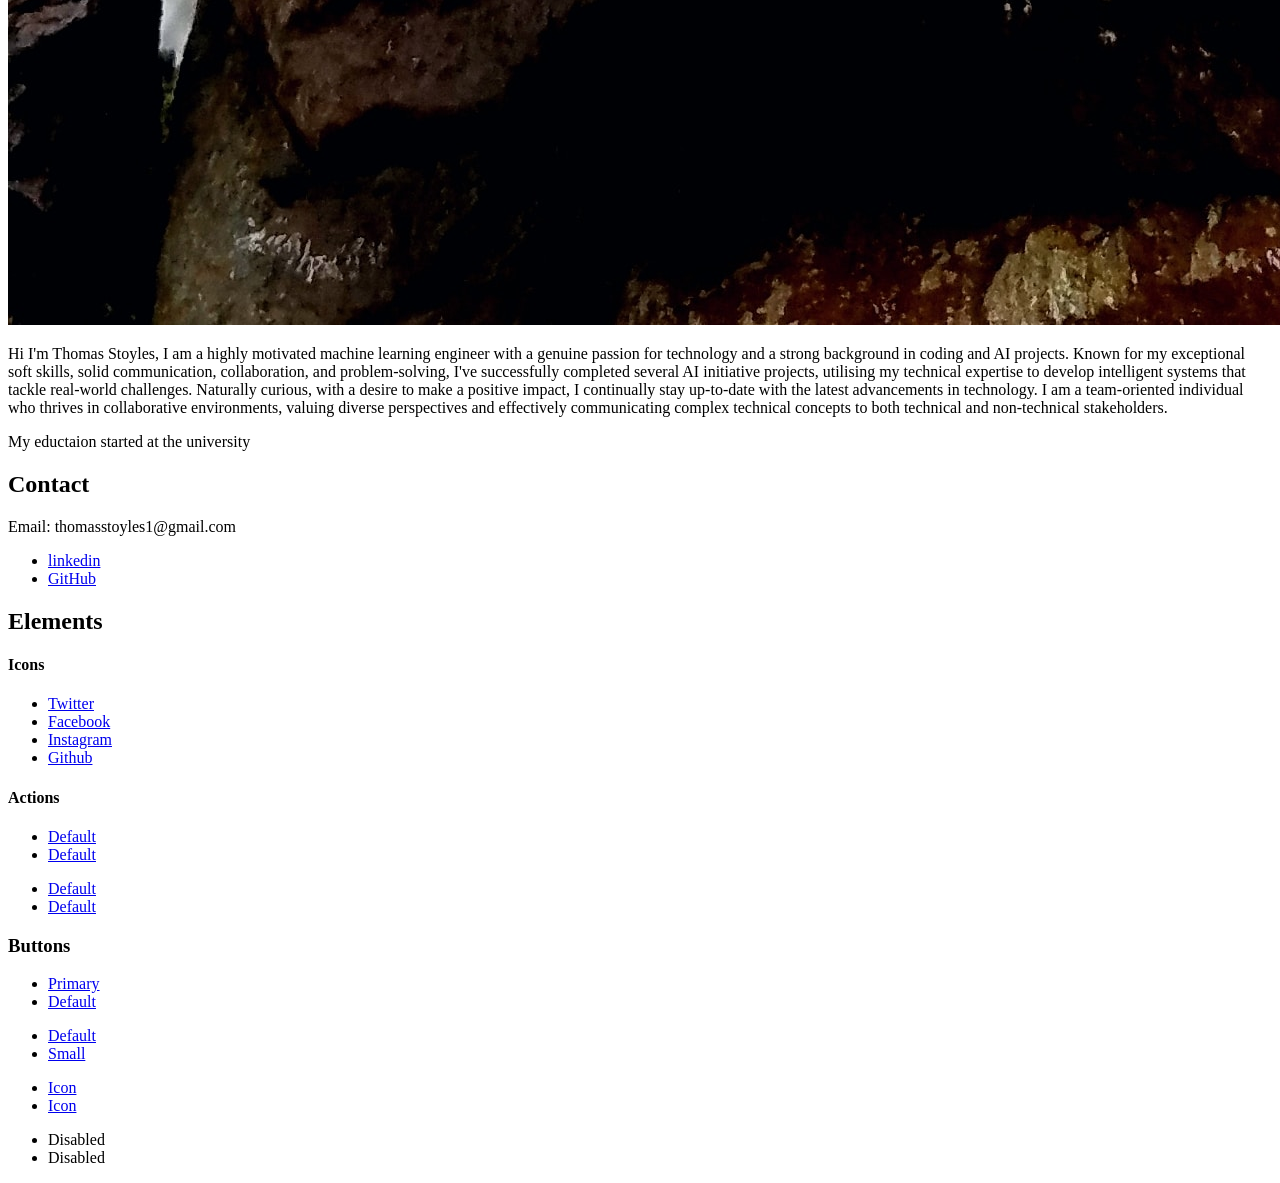
==== commit c2169d87: "TS: Updates" ====
--- a/index.html
+++ b/index.html
@@ -21,12 +21,12 @@
 							<div class="inner">
 								<h1>Thomas Stoyles</h1>
 									An upcoming developer with knowledge in both front-end and back-end development.<br />
-									I have just completed my MSc in Artificial Intelligence.
+									I have just completed my MSc in Artificial Intelligence and I am working on personal AI Projects
 							</div>
 						</div>
 						<nav>
 							<ul>
-								<li><a href="#frontendwork">Frontend work</a></li>
+								<li><a href="#PersonalProjects">Personal Projects</a></li>
 								<li><a href="#uniwork">University work</a></li>
 								<li><a href="#backendwork">Backend work</a></li>
 								<li><a href="#about">About me</a></li>
@@ -40,10 +40,28 @@
 					<div id="main">
 
 						<!-- Intro -->
-							<article id="frontendwork">
+							<article id="PersonalProjects">
 								<h2 class="major">Frontend Work</h2>
 								<p class="image main"><img src="images/intro.jpg"></p>
-								<p> UNDER CONSTRUCTION </p>
+							</p>
+							<p><a href="https://github.com/ThomasStoyles/AI_Stock_Prediction">Project 1: AI Stock predictor</a> 
+								This was one of the first AI's I created. This takes finance data from Yahoo.com as it tarining data and then predicts the stock in which you identify within the script.
+								Here I have used Facebook which is known as FB as its stock. This is under the company variable.  
+							</p>
+							<p><a href="https://github.com/ThomasStoyles/Image_recognition">Project 2: AI Image Recognition</a> 
+								As my passion for AI grew I started to do my own projects. This project is a AI image Recognition program that is trained on the CIFAR dataset. I started in the jupyter notebook 
+								training the AI model on the dataset using different layers and optimizers which helped the model become more accurate. Once the training was completed I created a simple GUI that 
+								allows you to upload images to the program and the model tells you what it thinks it is from the following objects, aeroplane, automobile, bird, cat, deer, dog, frog, horse, ship and trucks.
+							</p>
+							<p><a href="https://github.com/ThomasStoyles/Voice_Activated_Assistant">Project 3: Voice activated AI</a> 
+								Here I created my own voice activated AI that follows Alexa or Siri. This is a very basic shell of what can be done with it. It takes some python libaries
+								and used them to listen to what you are saying through your microphone. what you have said what you need to it runs this through some if statements to see if
+								it can match a word with insturctions. E.G. If your comment has the word time in it, it will tell you the time. Of course this can be developed further to include
+								multiple questions that use the word "time" but this hasn't been done as of yet.
+							</p>
+							<p><a href="">Project 4: Stock Market Dashboard using Time Series Data</a> 
+								In development
+							</p>
 							</article>
 
 						<!-- uni work -->
@@ -114,25 +132,18 @@
 								had to be automated which was completed with Docker, Docker swarm, Jenkins and Ansible. All services was added to a virtual machine and tested with PyTest. Please see the documentaion 
 								on the Github link for a more indepth analysis.
 							</p>
-							<p><a href="https://github.com/ThomasStoyles/Voice_Activated_Assistant">Project 2: Voice activated AI</a> 
-								Here I created my own voice activated AI that follows Alexa or Siri. This is a very basic shell of what can be done with it. It takes some python libaries
-								and used them to listen to what you are saying through your microphone. what you have said what you need to it runs this through some if statements to see if
-								it can match a word with insturctions. E.G. If your comment has the word time in it, it will tell you the time. Of course this can be developed further to include
-								multiple questions that use teh word "time" but this hasn't been done as of yet.
-							</p>
-							<p><a href="https://github.com/ThomasStoyles/QAProject">Project 3: QA CRUD Project</a>
+							<p><a href="https://github.com/ThomasStoyles/QAProject">Project 2: QA CRUD Project</a>
 								While at Qa they asked us to create a project so that they can show potential employers our work and skills. The breif was to create a CRUD project which uses both 
 								HTML and Python to do the tasks required. These task was Create, Add, Delete and Update. Once copmleted I also added a Jenkins pipeline into the project to make sure that 
 								the program was automaticlly tested whenever there was a commit via Github. Please see the documentaion on the Github link for a more indepth analysis.
 							</p>
-							<p><a href="https://github.com/ThomasStoyles/AI_Stock_Prediction">Project 4: AI Stock predictor</a> 
-								This was one of the first AI's I created. This takes finance data from Yahoo.com as it tarining data and then predicts the stock in which you identify within the script.
-								Here I have used Facebook which is known as FB as its stock. This is under the company variable.  
-							</p>
-							<p><a href="https://github.com/ThomasStoyles/Image_recognition">Project 5: AI Image Recognition</a> 
-								As my passion for AI grew I started to do my own projects. This project is a AI image Recognition program that is trained on the CIFAR dataset. I started in the jupyter notebook 
-								training the AI model on the dataset using different layers and optimizers which helped the model become more accurate. Once the training was completed I created a simple GUI that 
-								allows you to upload images to the program and the model tells you what it thinks it is from the following objects, aeroplane, automobile, bird, cat, deer, dog, frog, horse, ship and trucks.
+							<p><a href="https://github.com/ThomasStoyles/FDMSpring">Project 3: FDM Spring Application</a>
+								At FDM I have had many projects one including creating a Spring application that allows users to be added, deleted and updated on a banking system. I have editing the code so 
+								that it will work locally and removed any affiliation with the banking system that was in use. Instead you can now using this system locally with your own SQL server. 
+							</p>
+							<p><a href="https://github.com/ThomasStoyles/FDMReact">Project 4: FDM React Application</a>
+								Alongside the banking system I created a React Application that connected the backend of Spring to a React Frontend using the APIs in the backend to call the SQL database, and add 
+								any details that was inputted from the front-end. The front-end design has been made simple so that no correlation between the system it was used for is made.
 							</p>
 						</article>
 
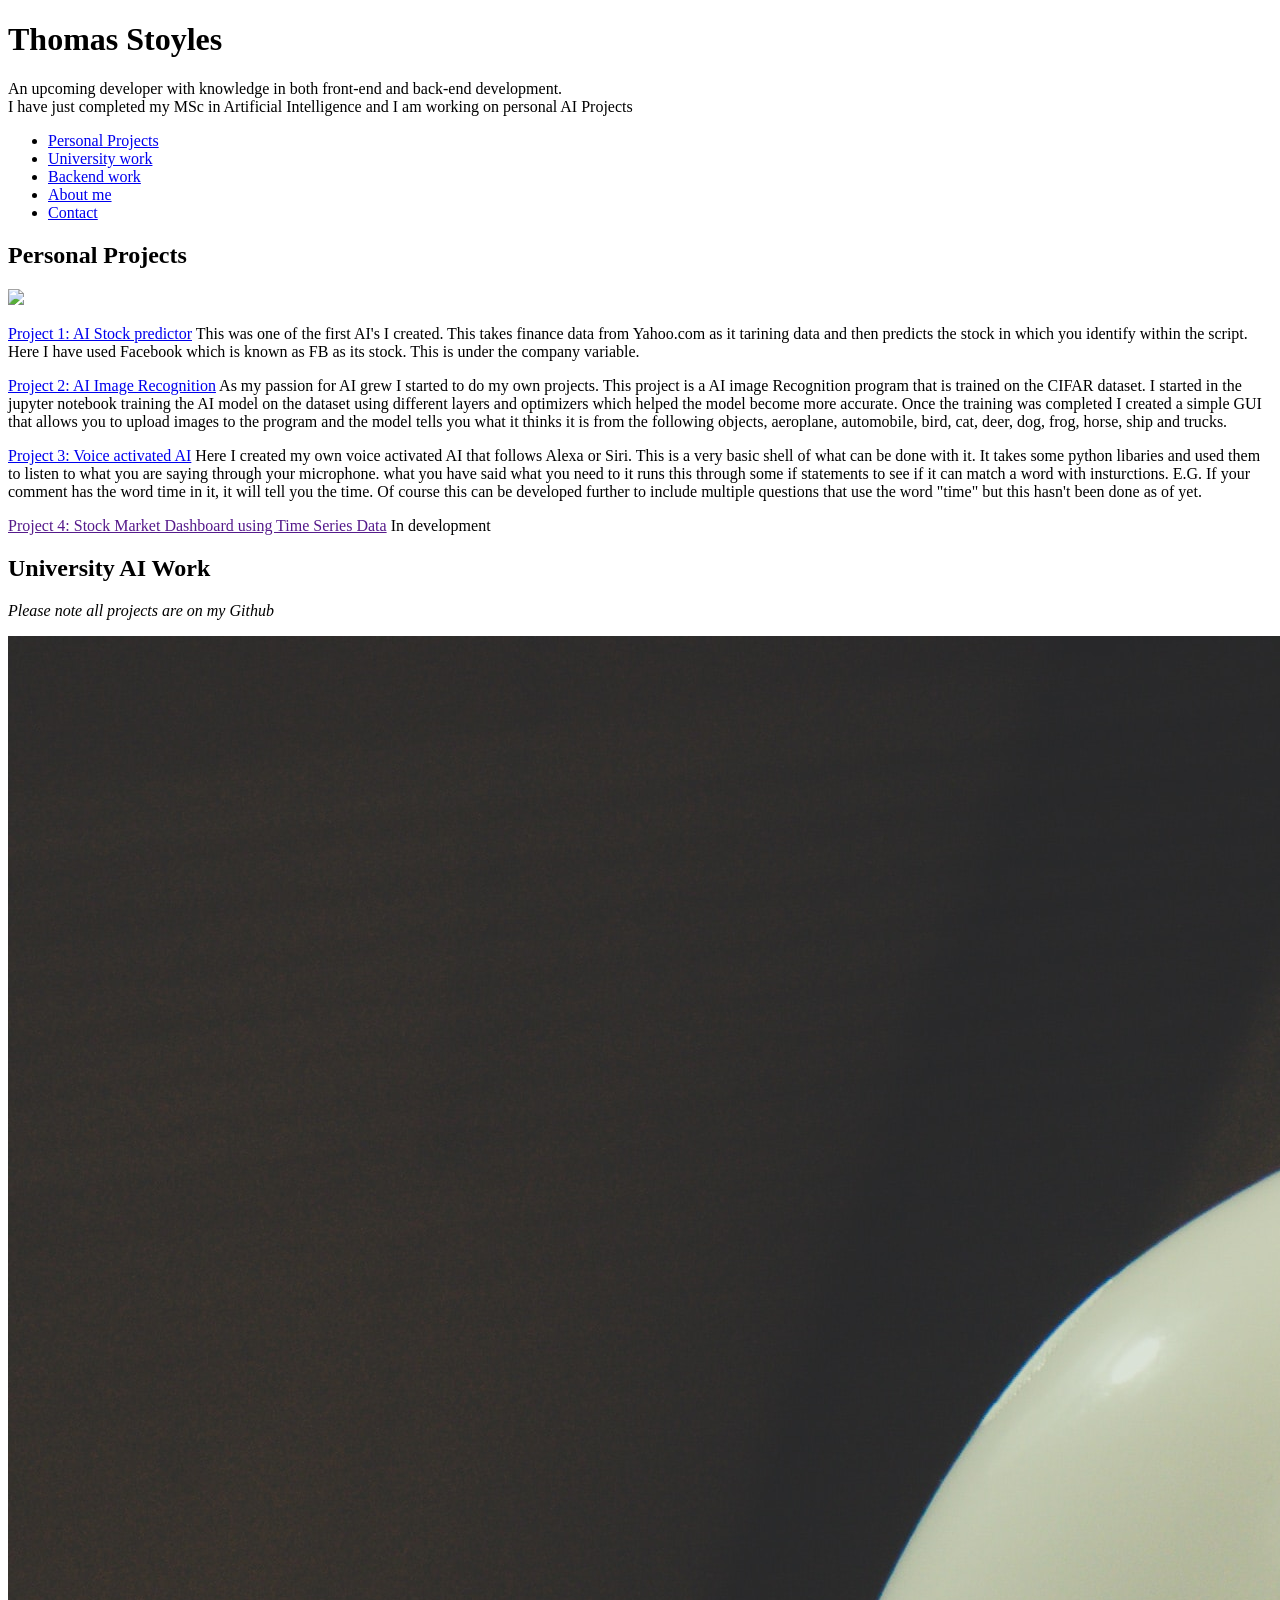
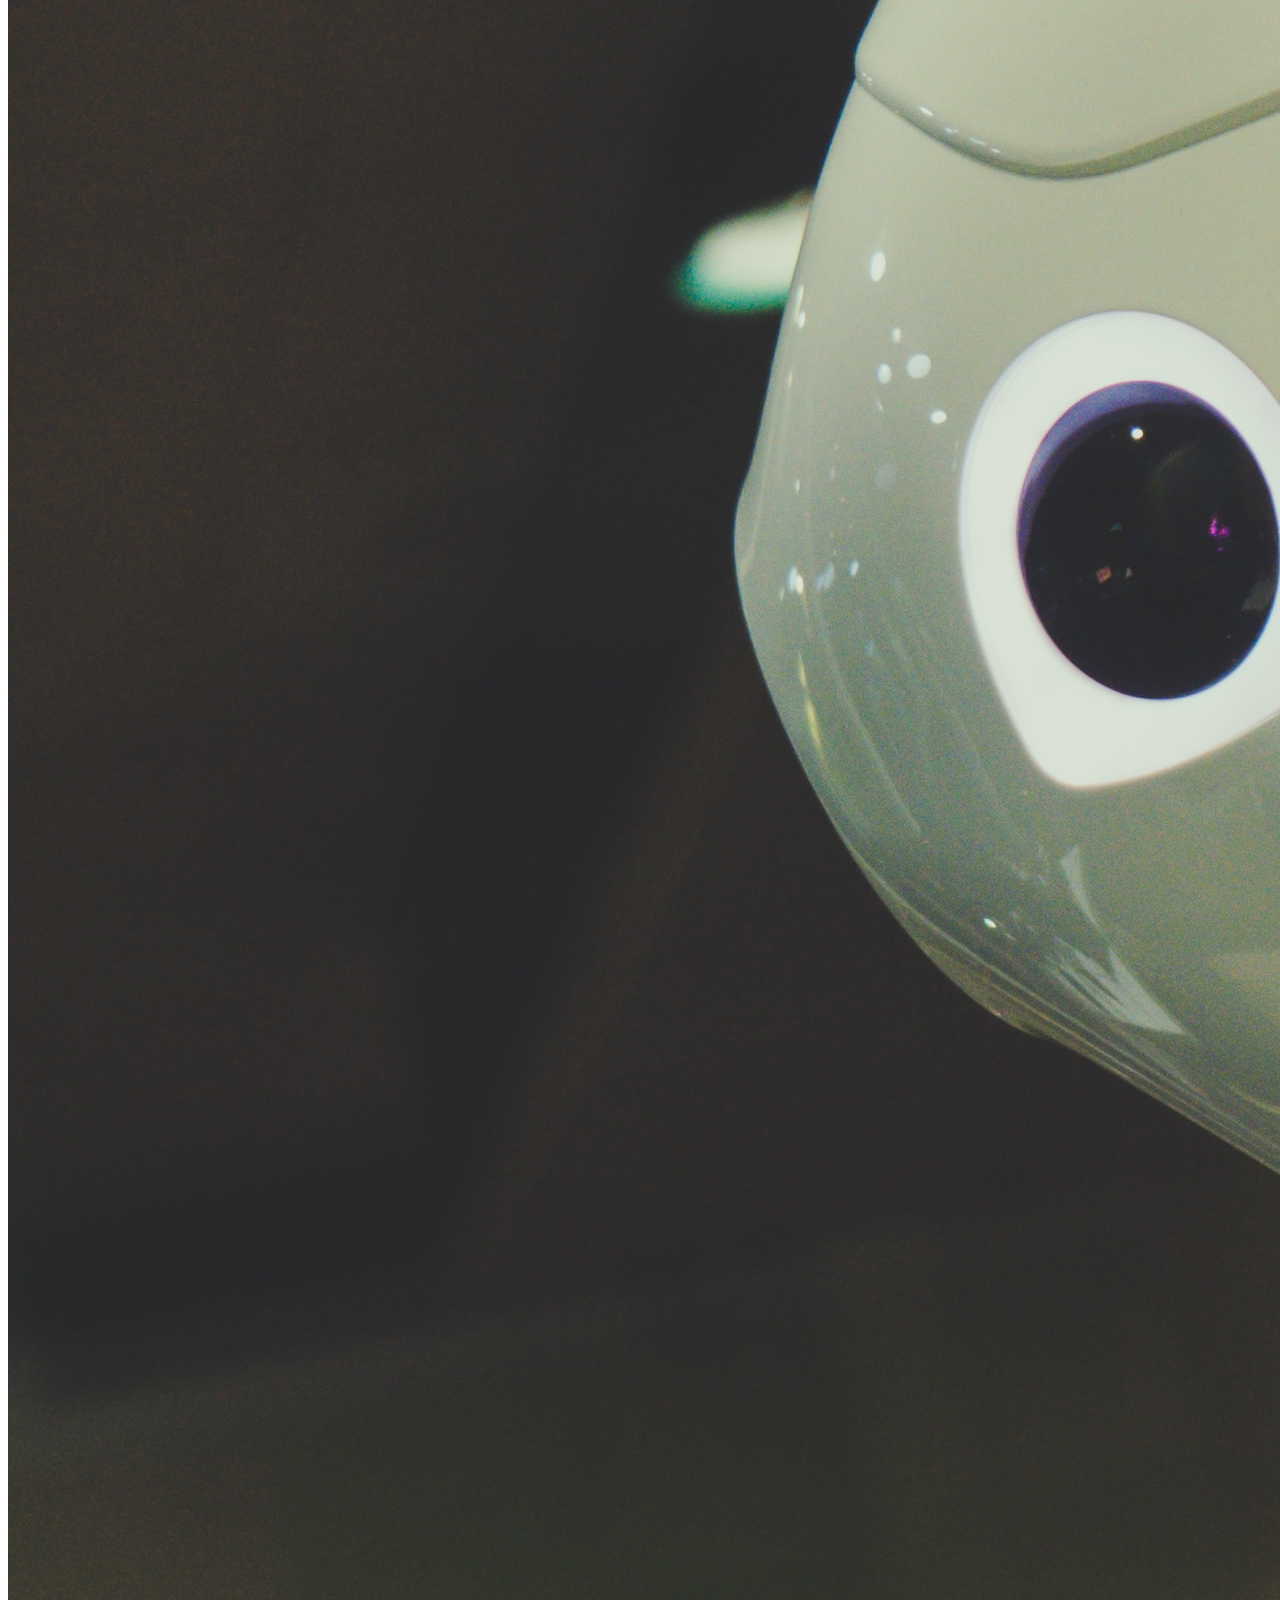
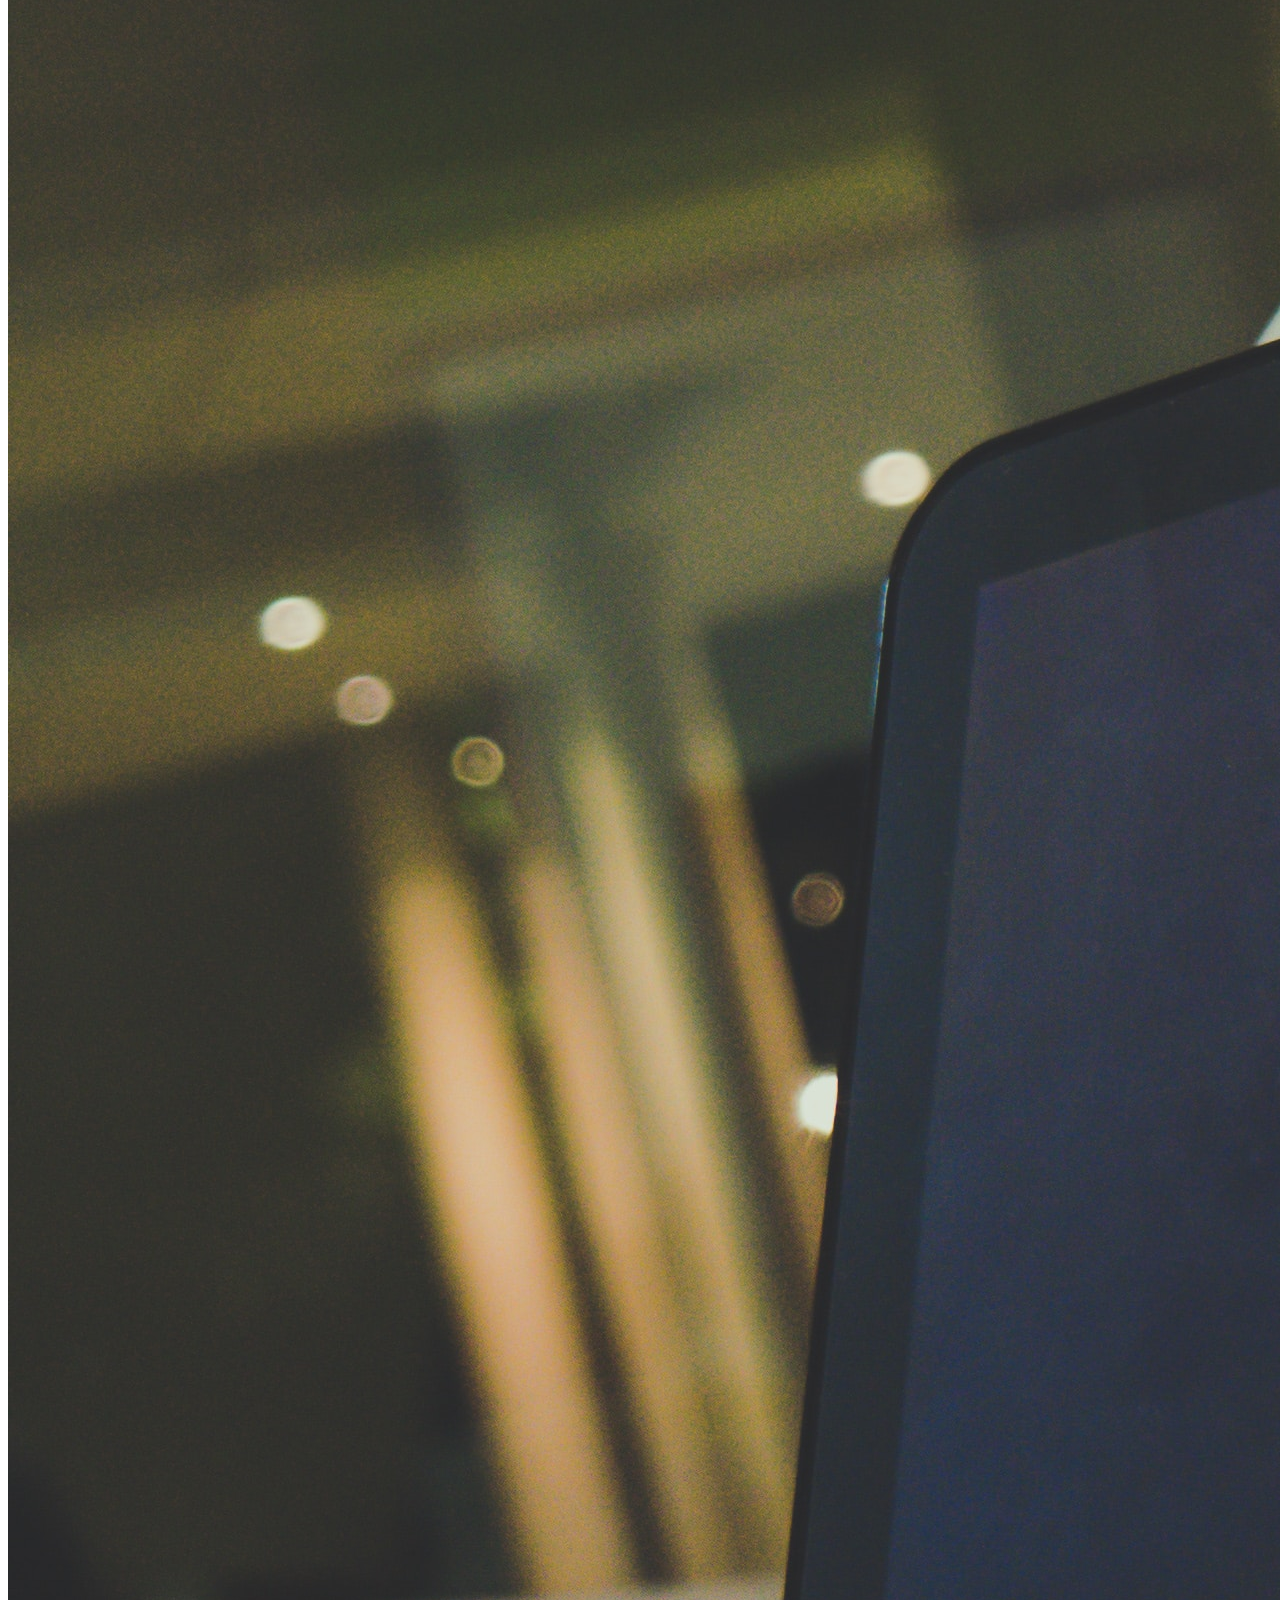
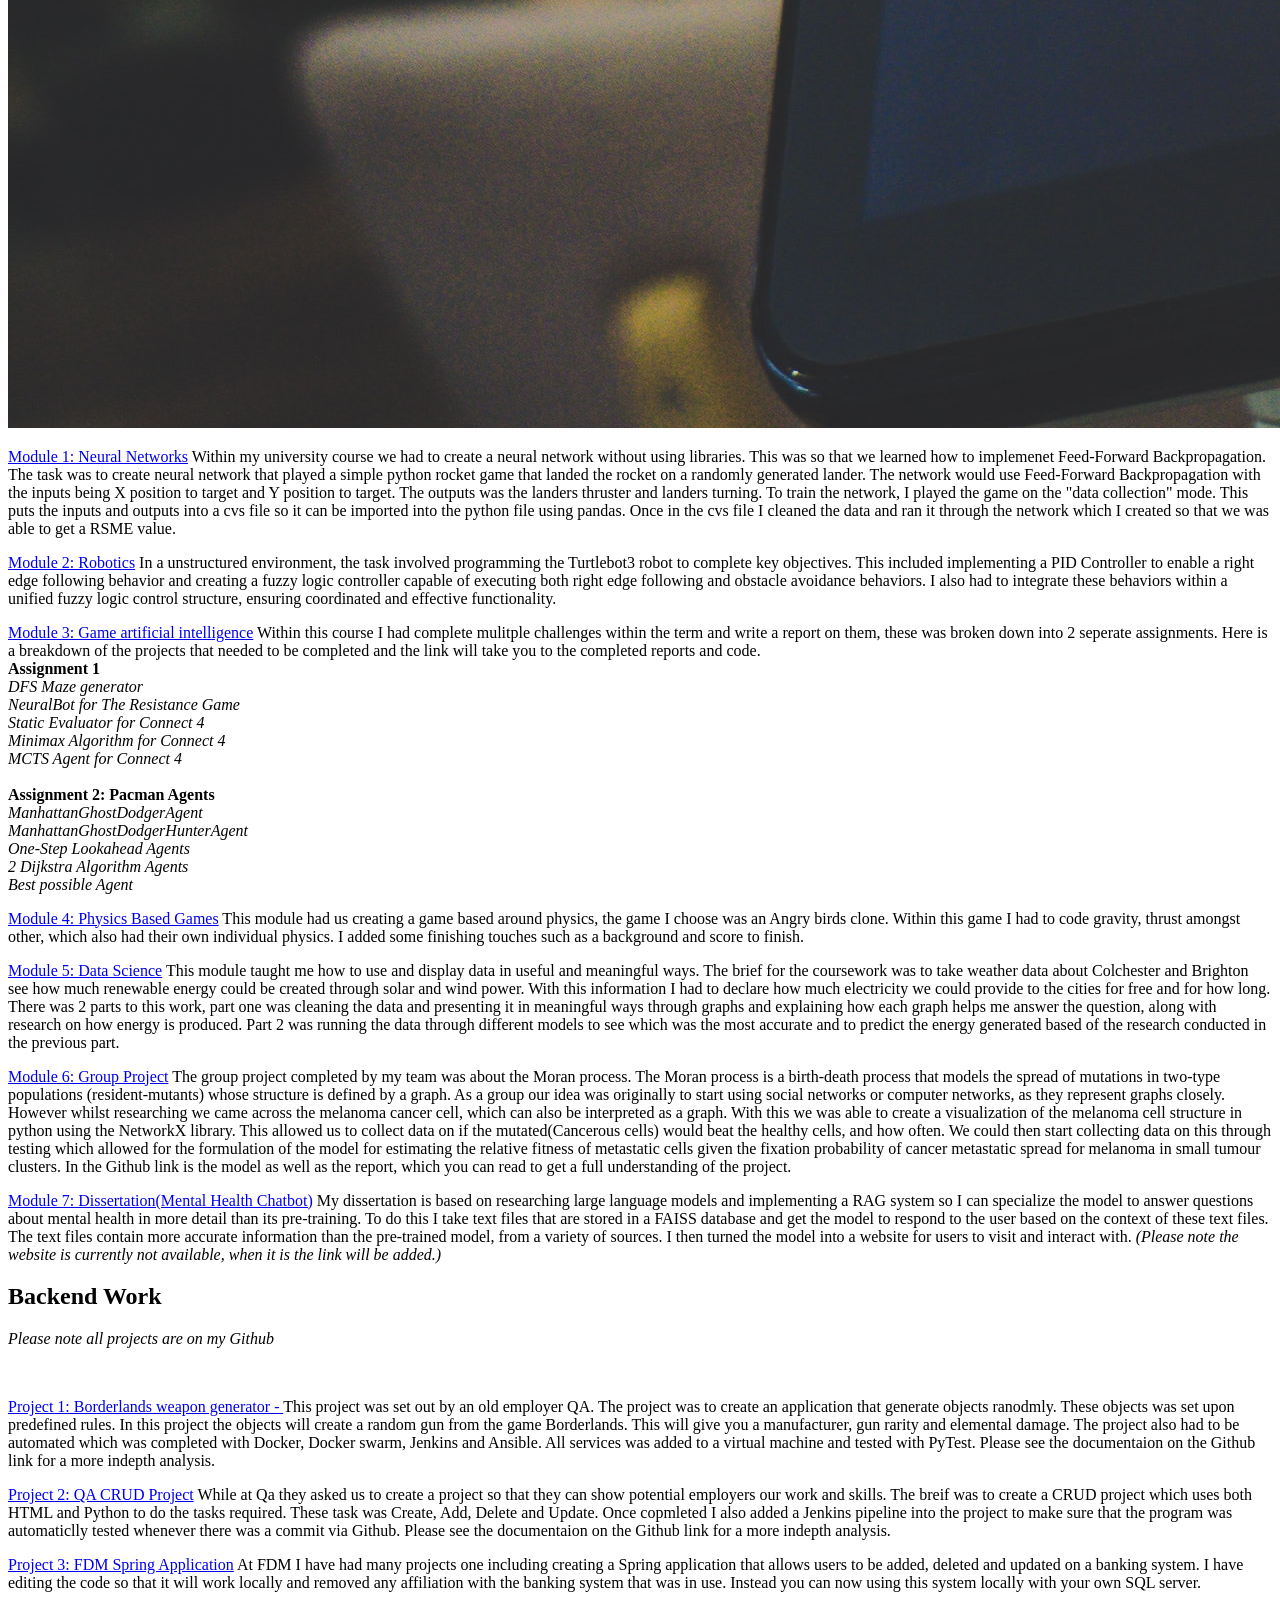
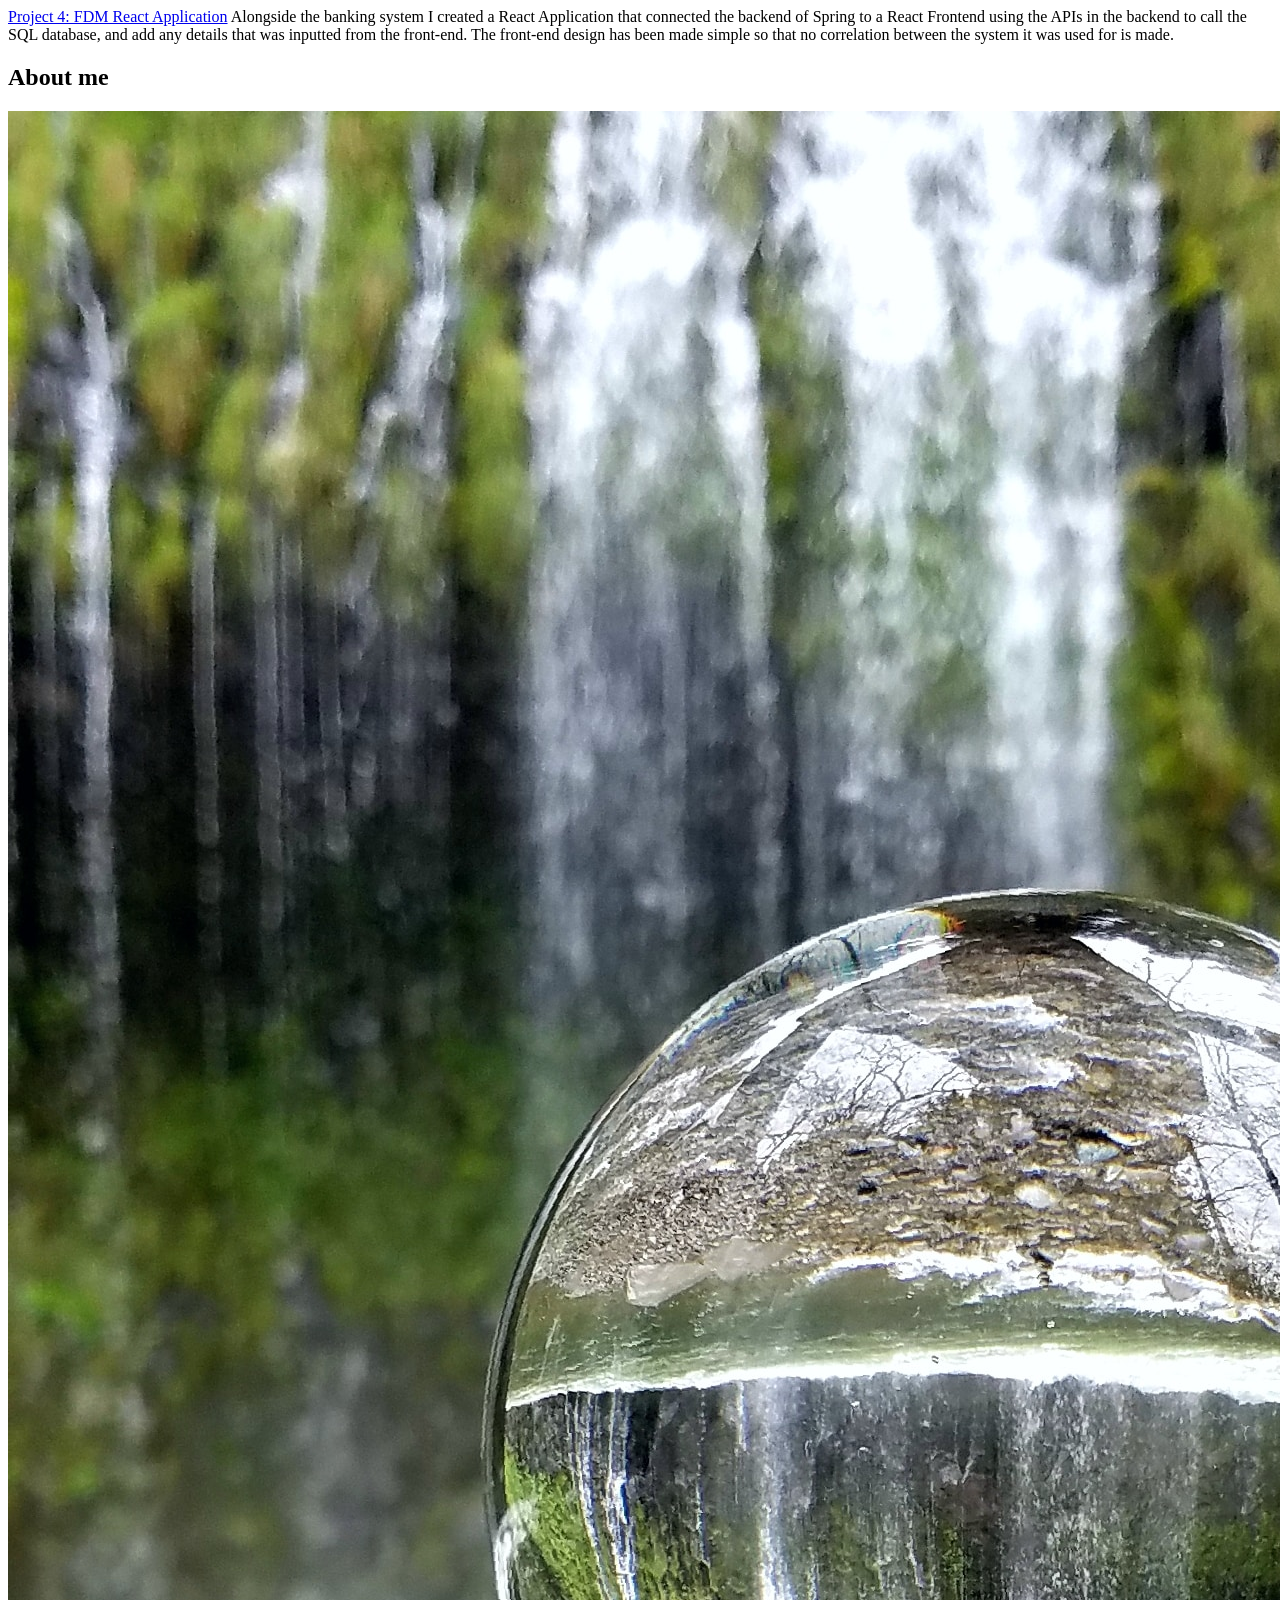
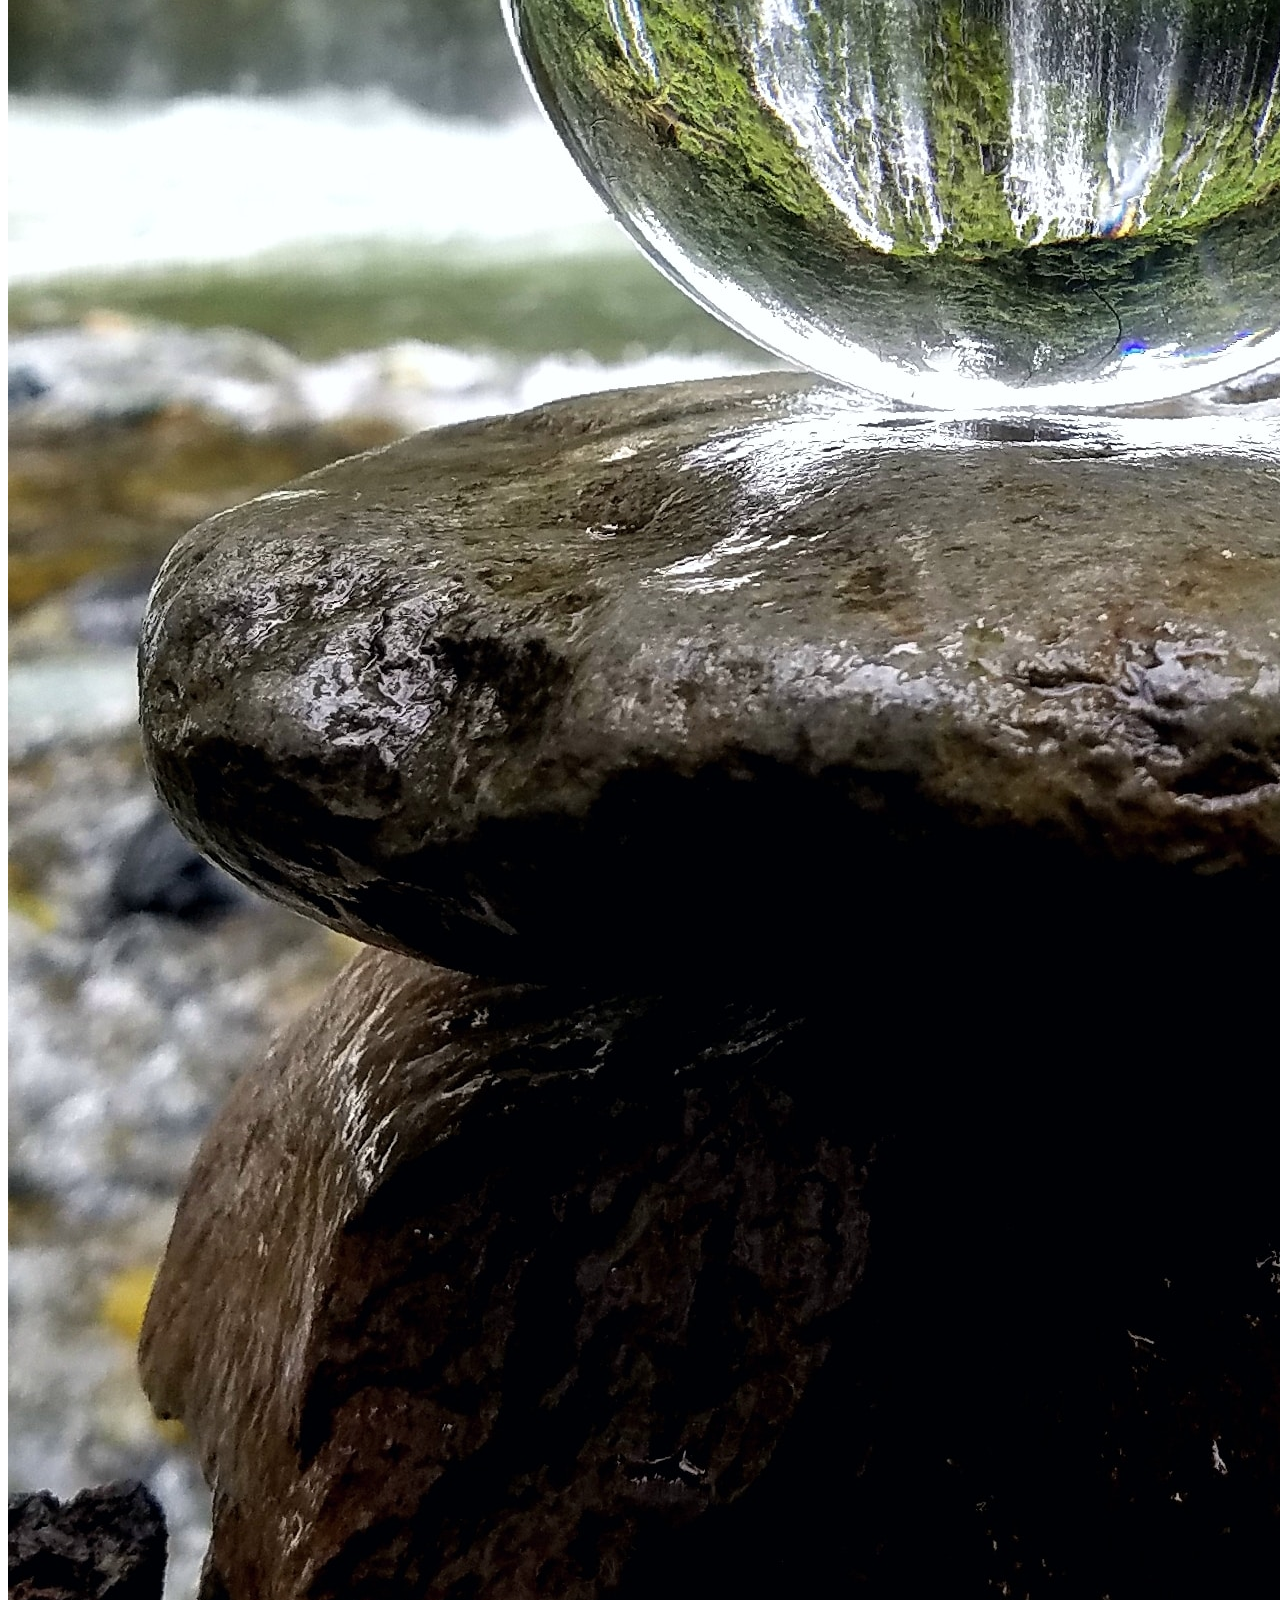
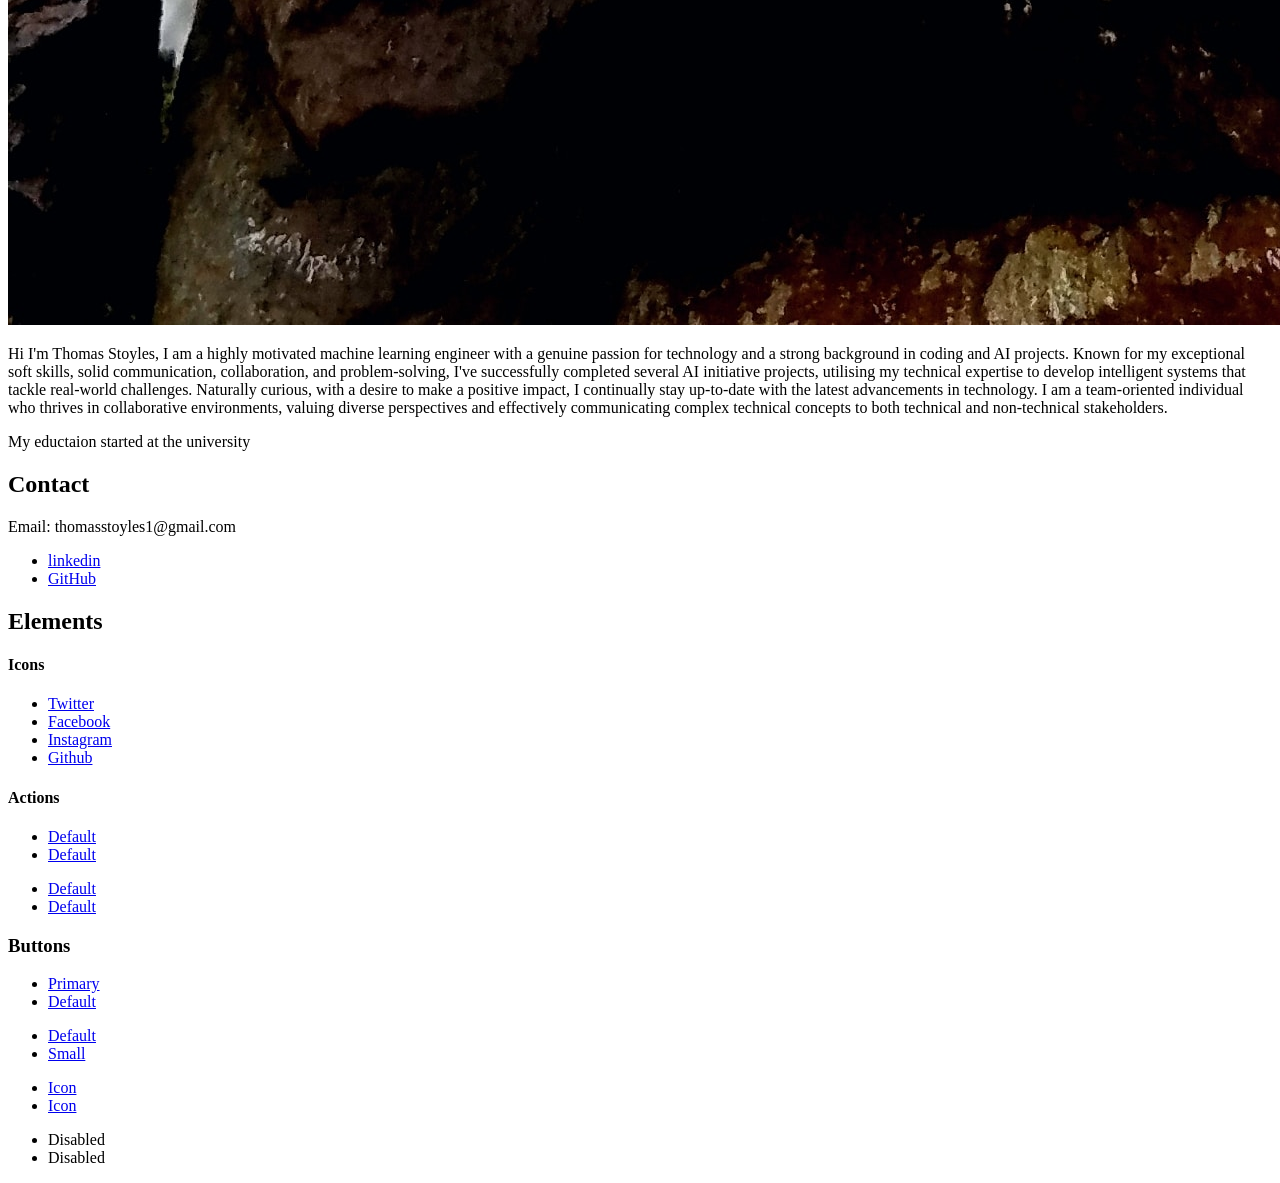
==== commit d1700124: "TS:" ====
--- a/index.html
+++ b/index.html
@@ -41,7 +41,7 @@
 
 						<!-- Intro -->
 							<article id="PersonalProjects">
-								<h2 class="major">Frontend Work</h2>
+								<h2 class="major">Personal Projects</h2>
 								<p class="image main"><img src="images/intro.jpg"></p>
 							</p>
 							<p><a href="https://github.com/ThomasStoyles/AI_Stock_Prediction">Project 1: AI Stock predictor</a> 
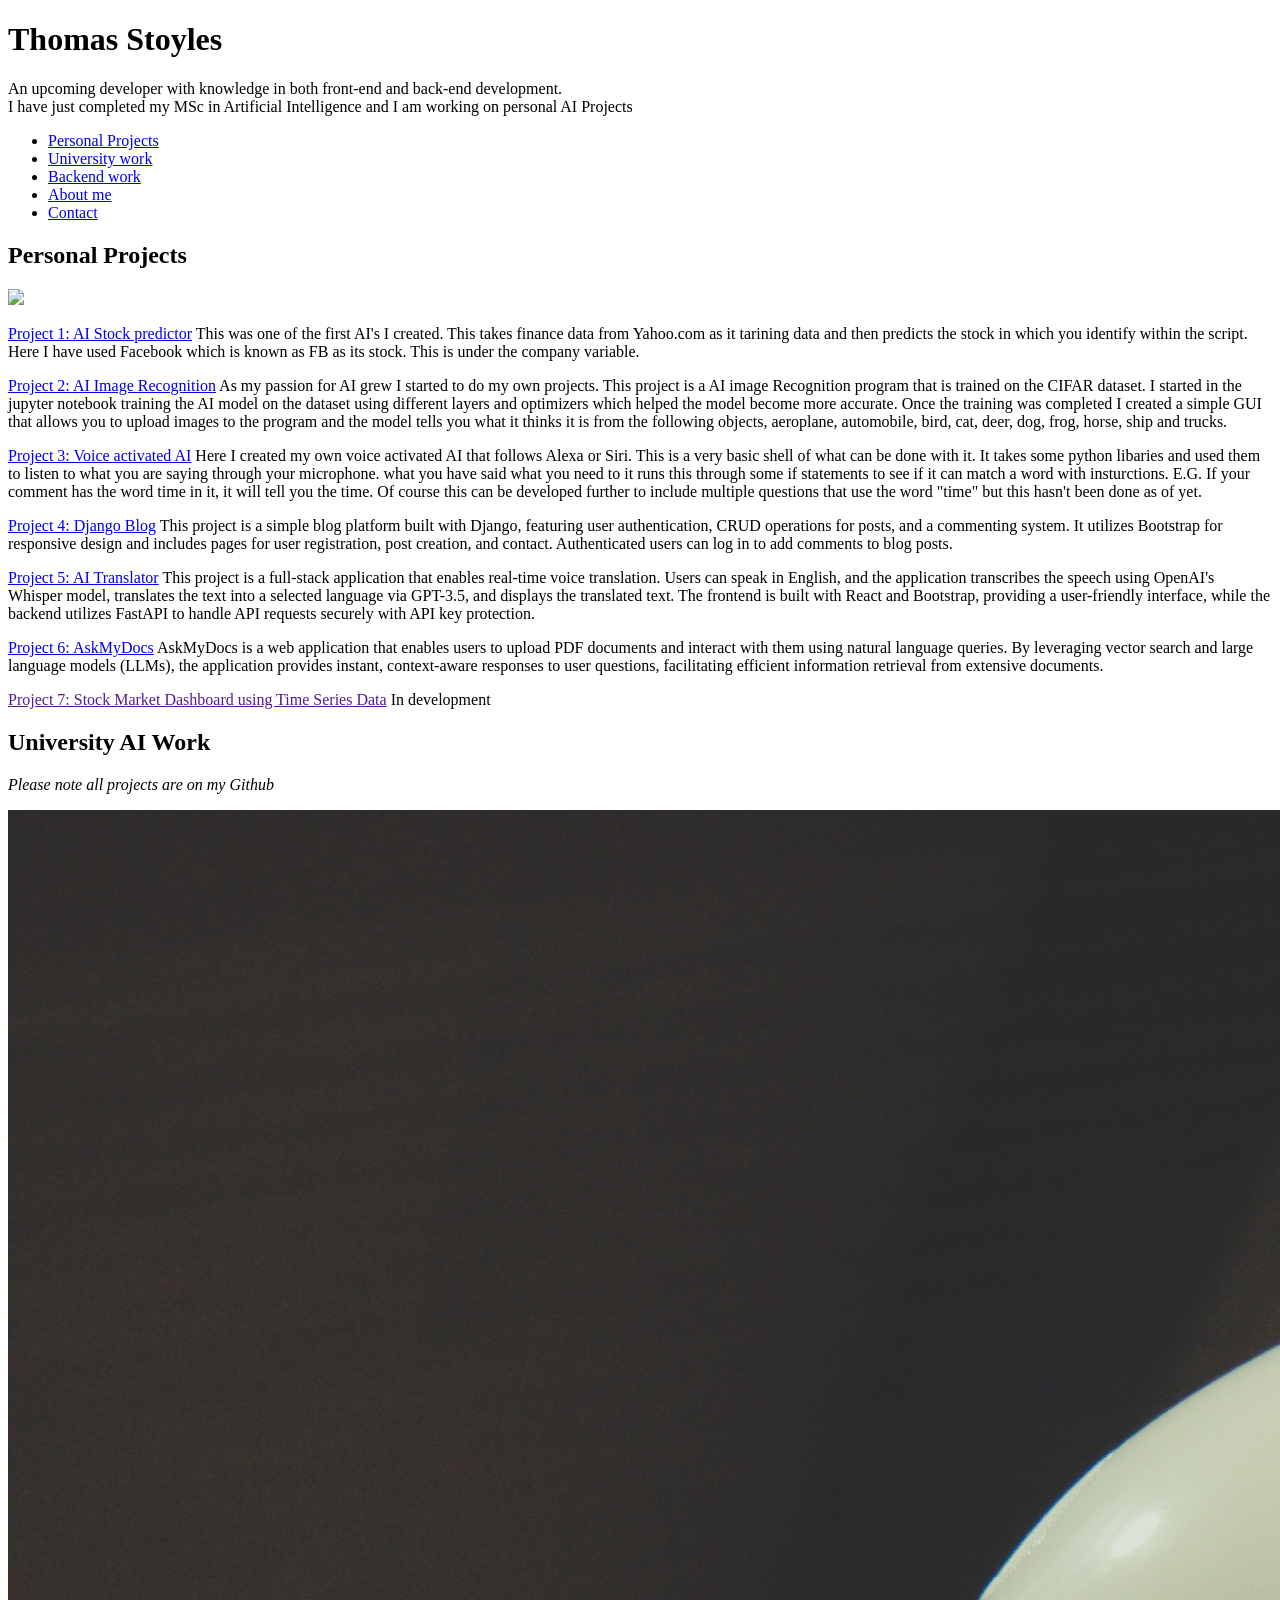
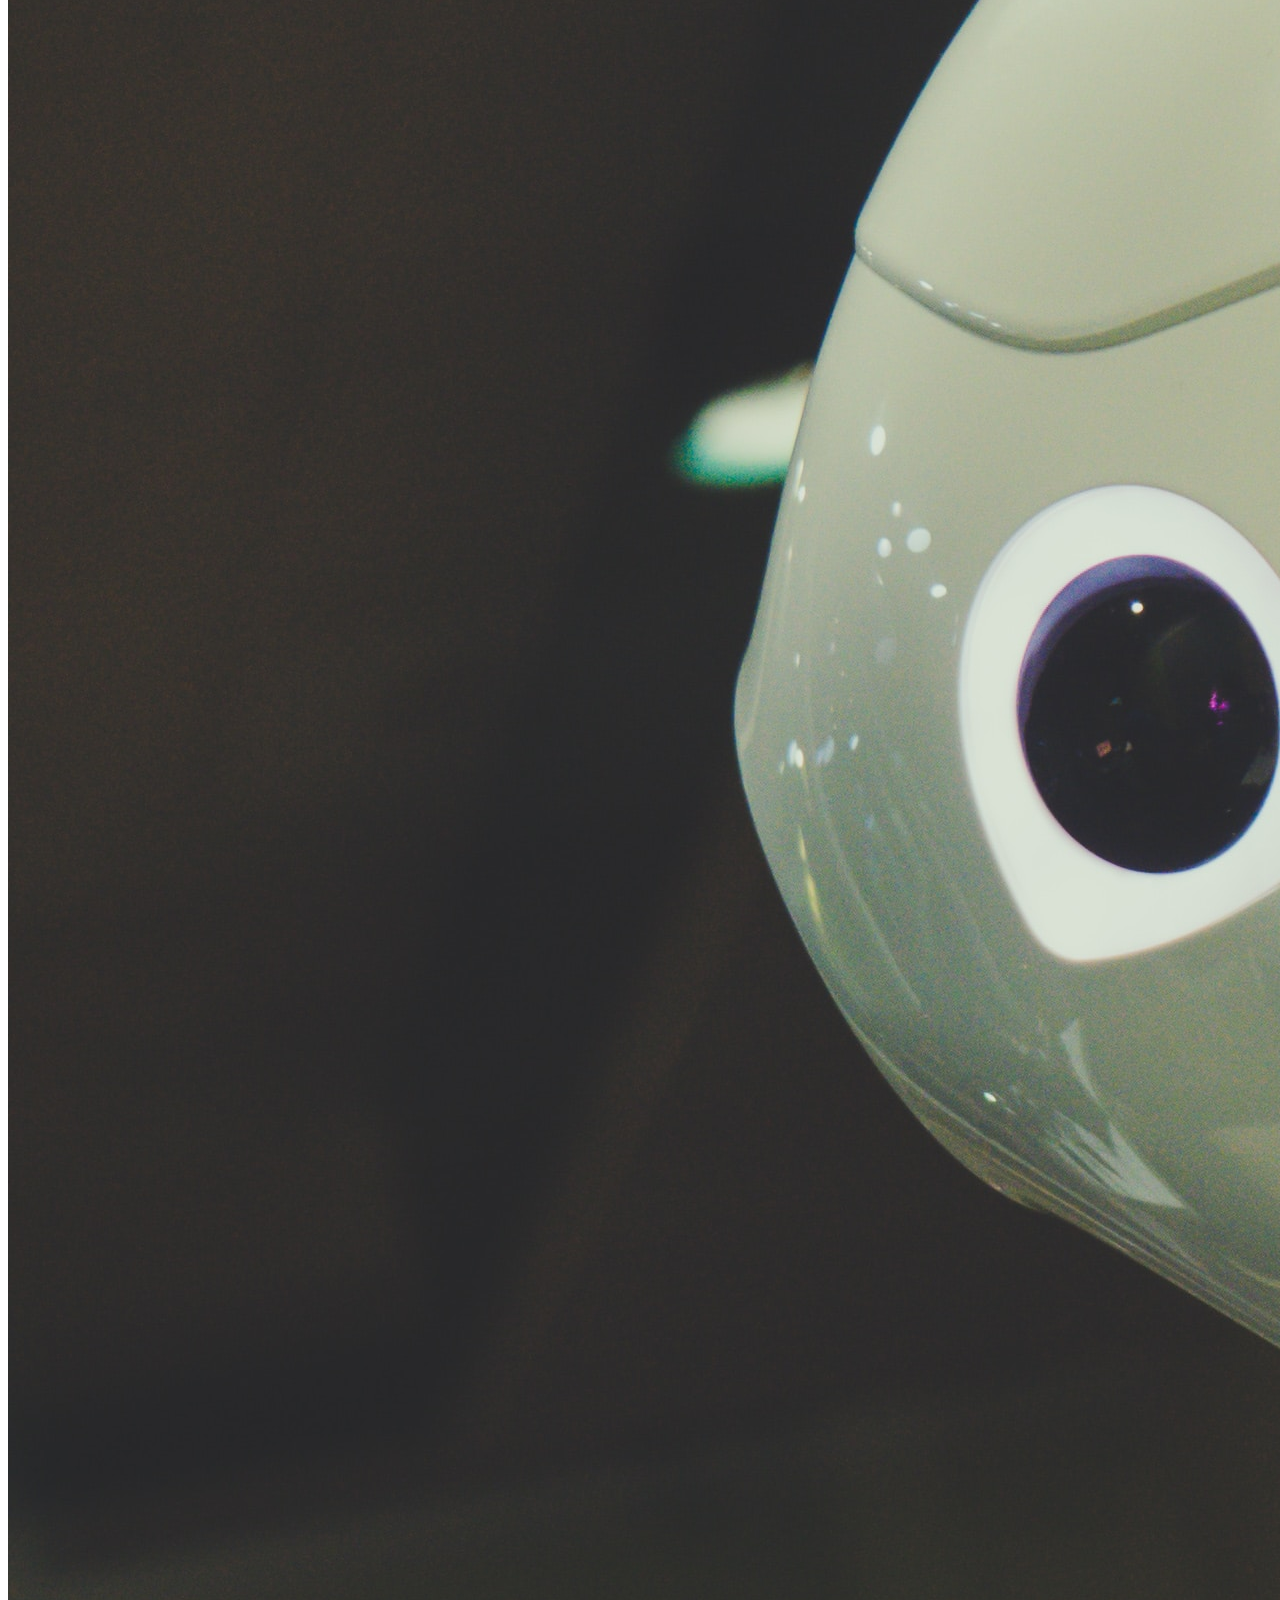
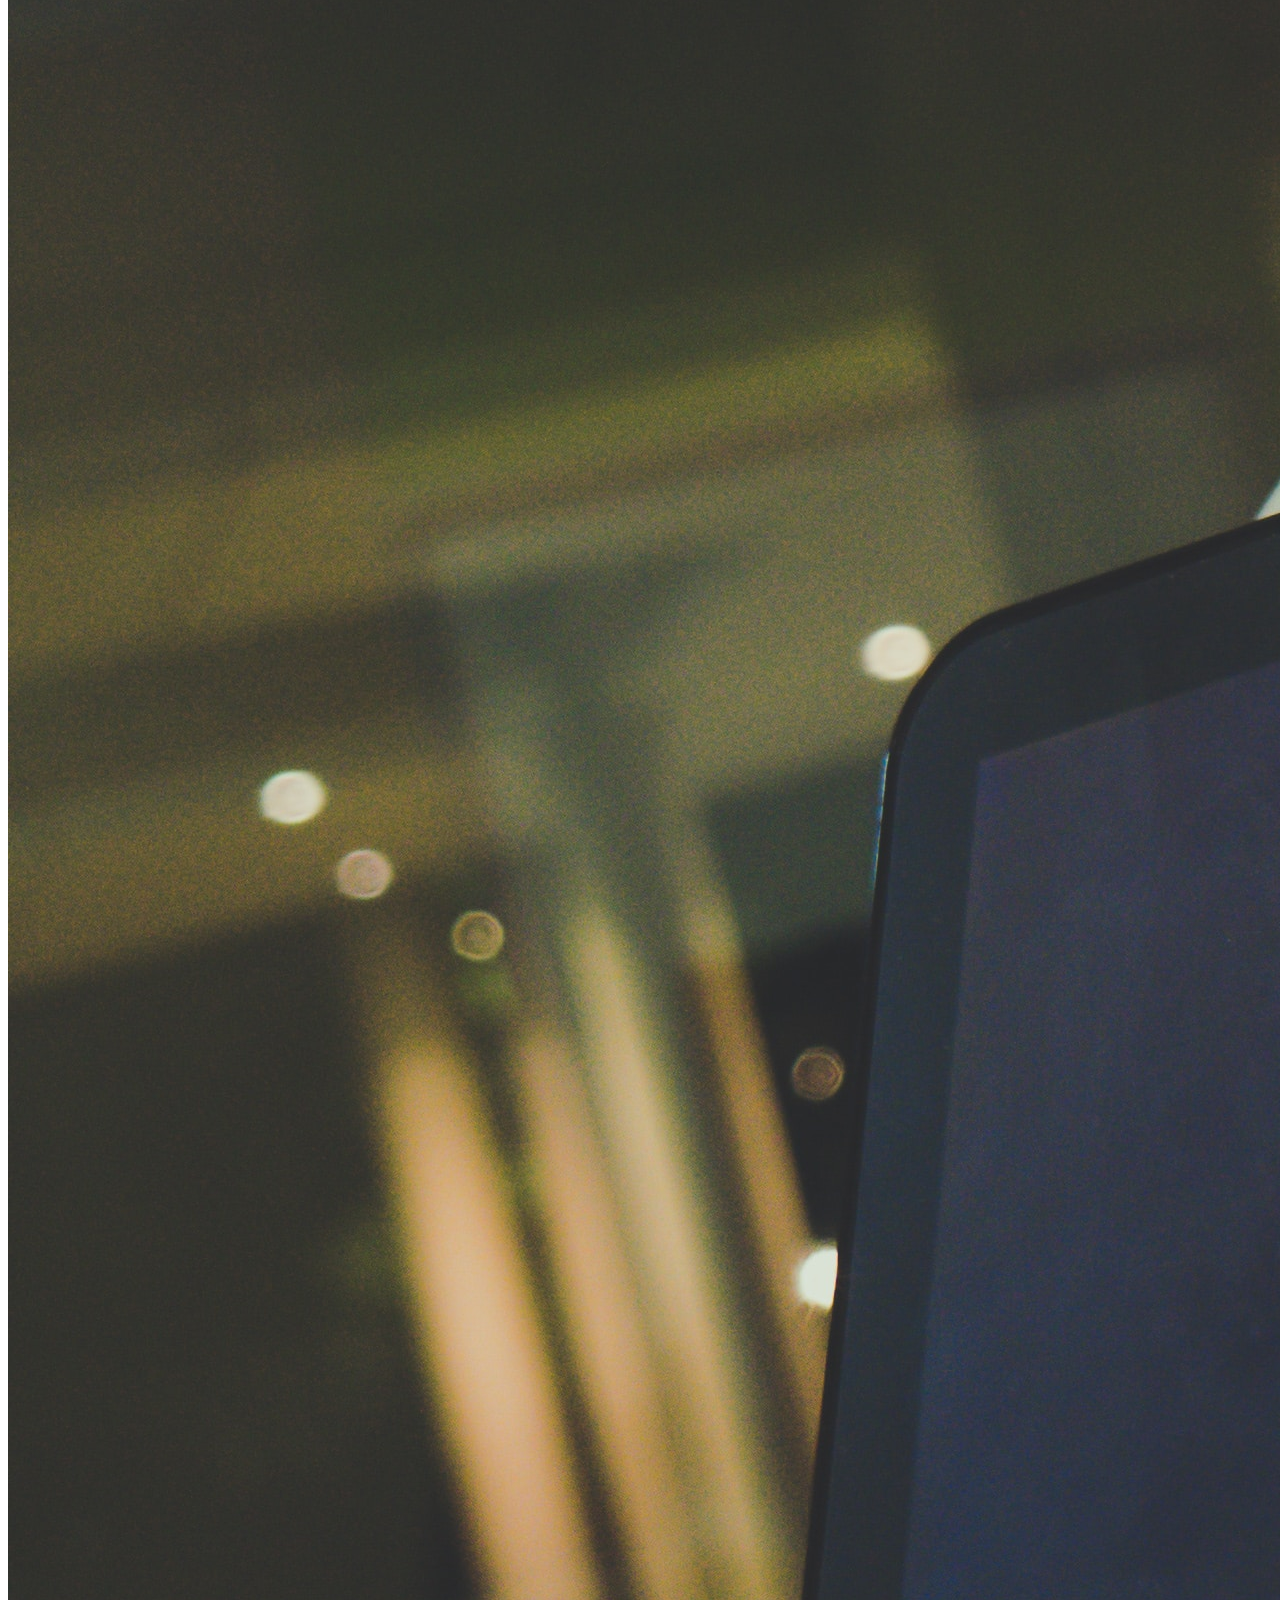
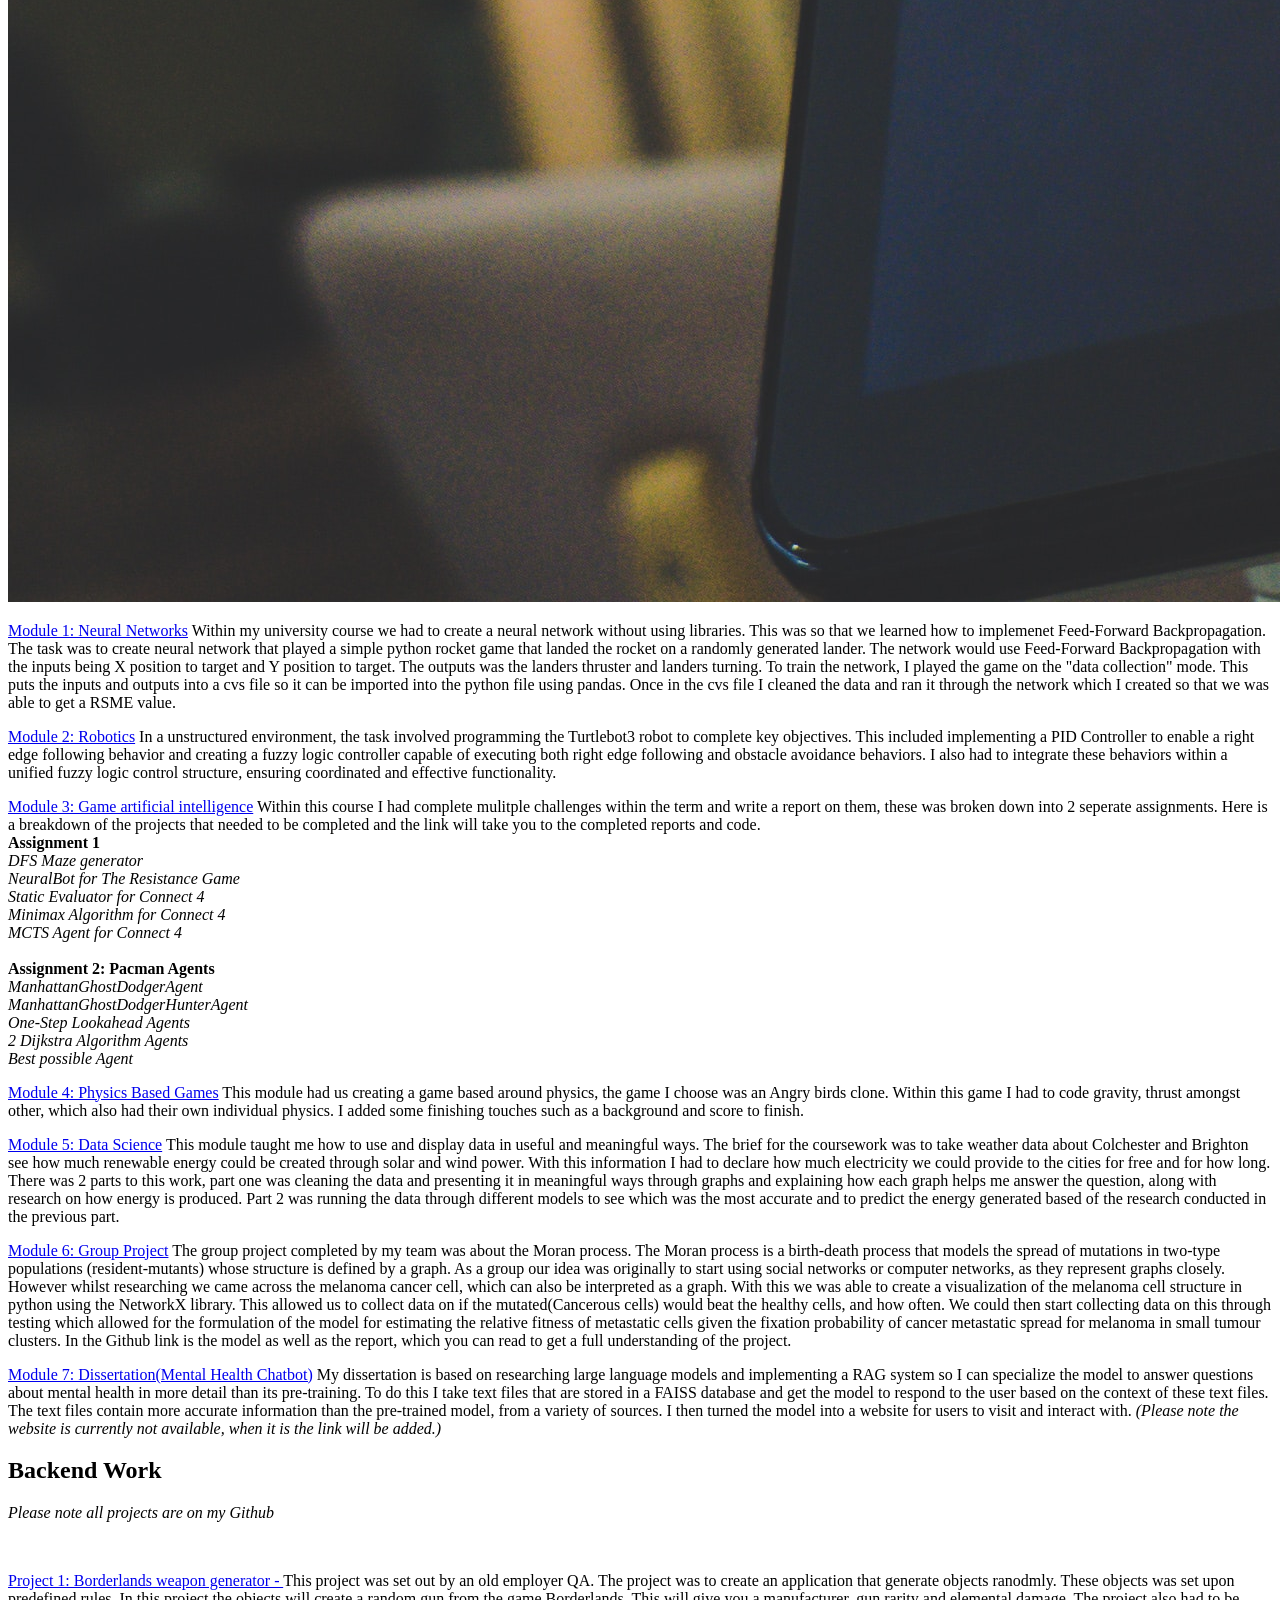
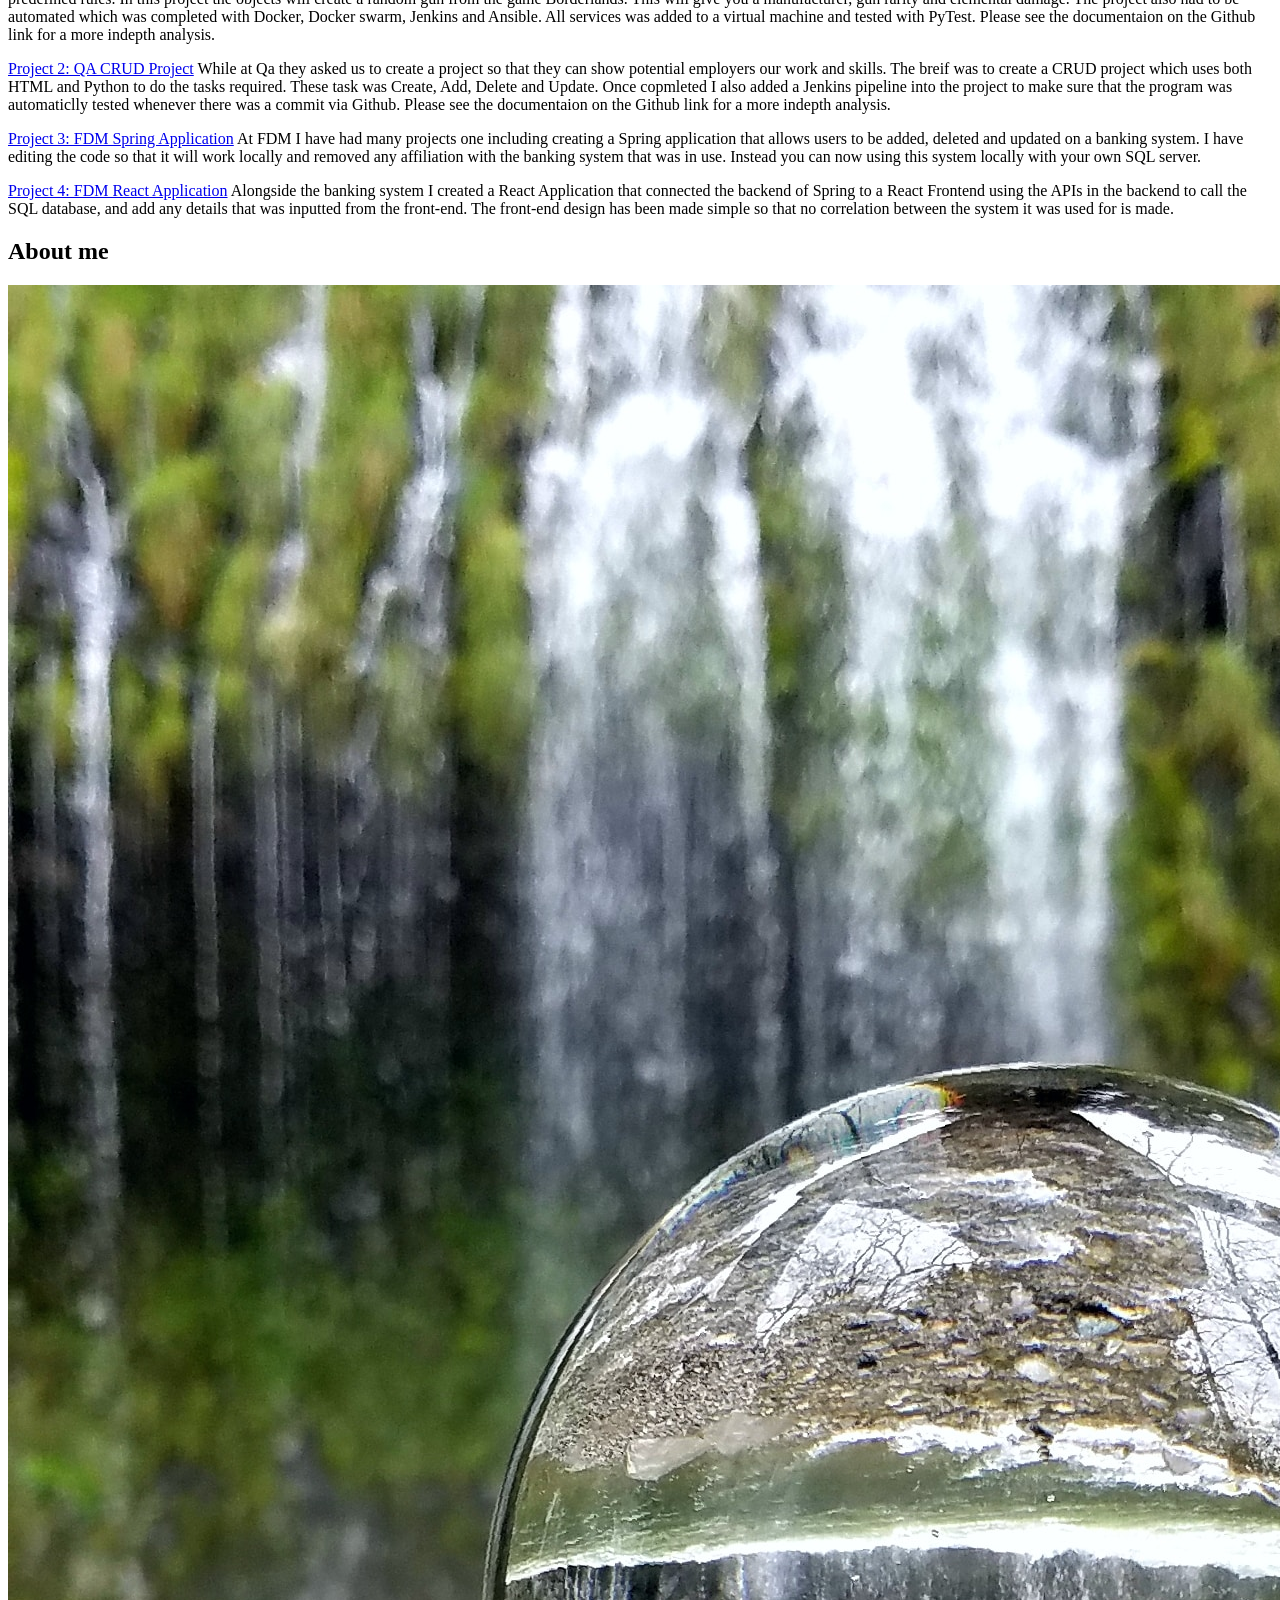
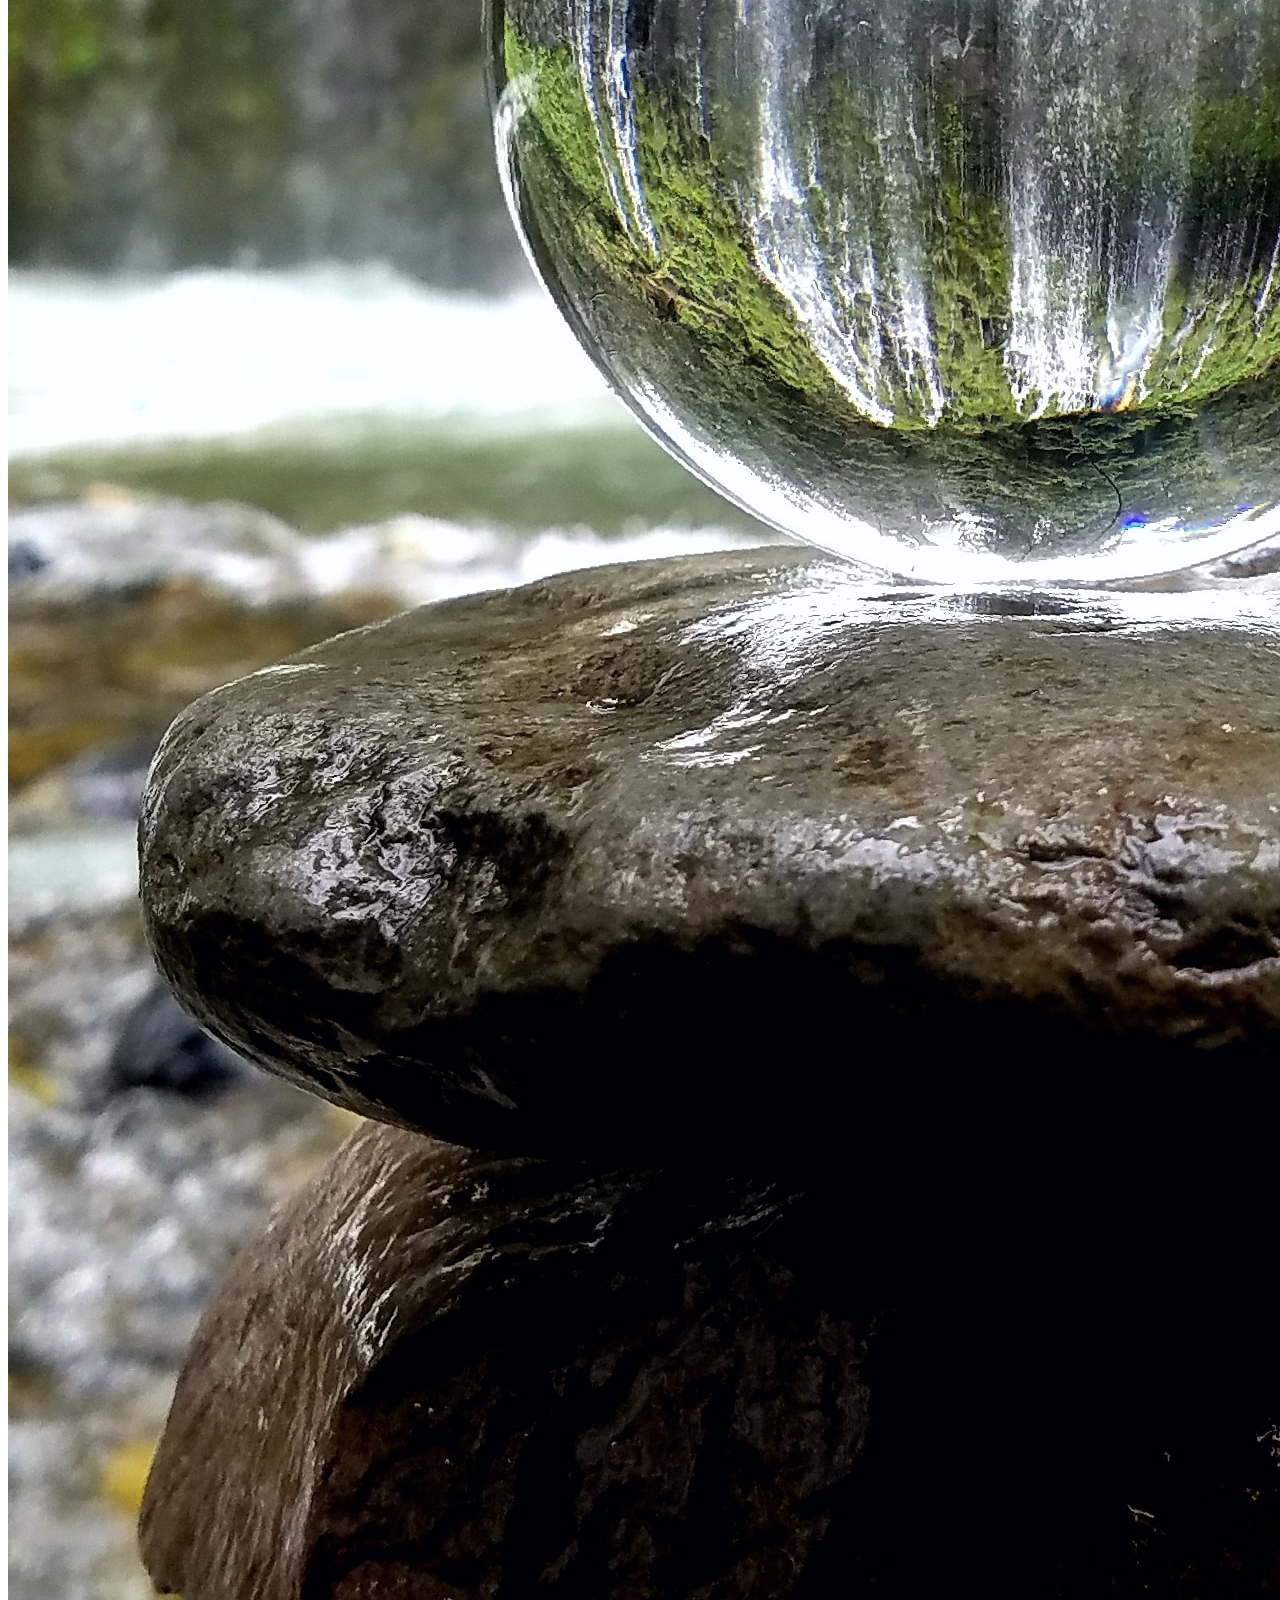
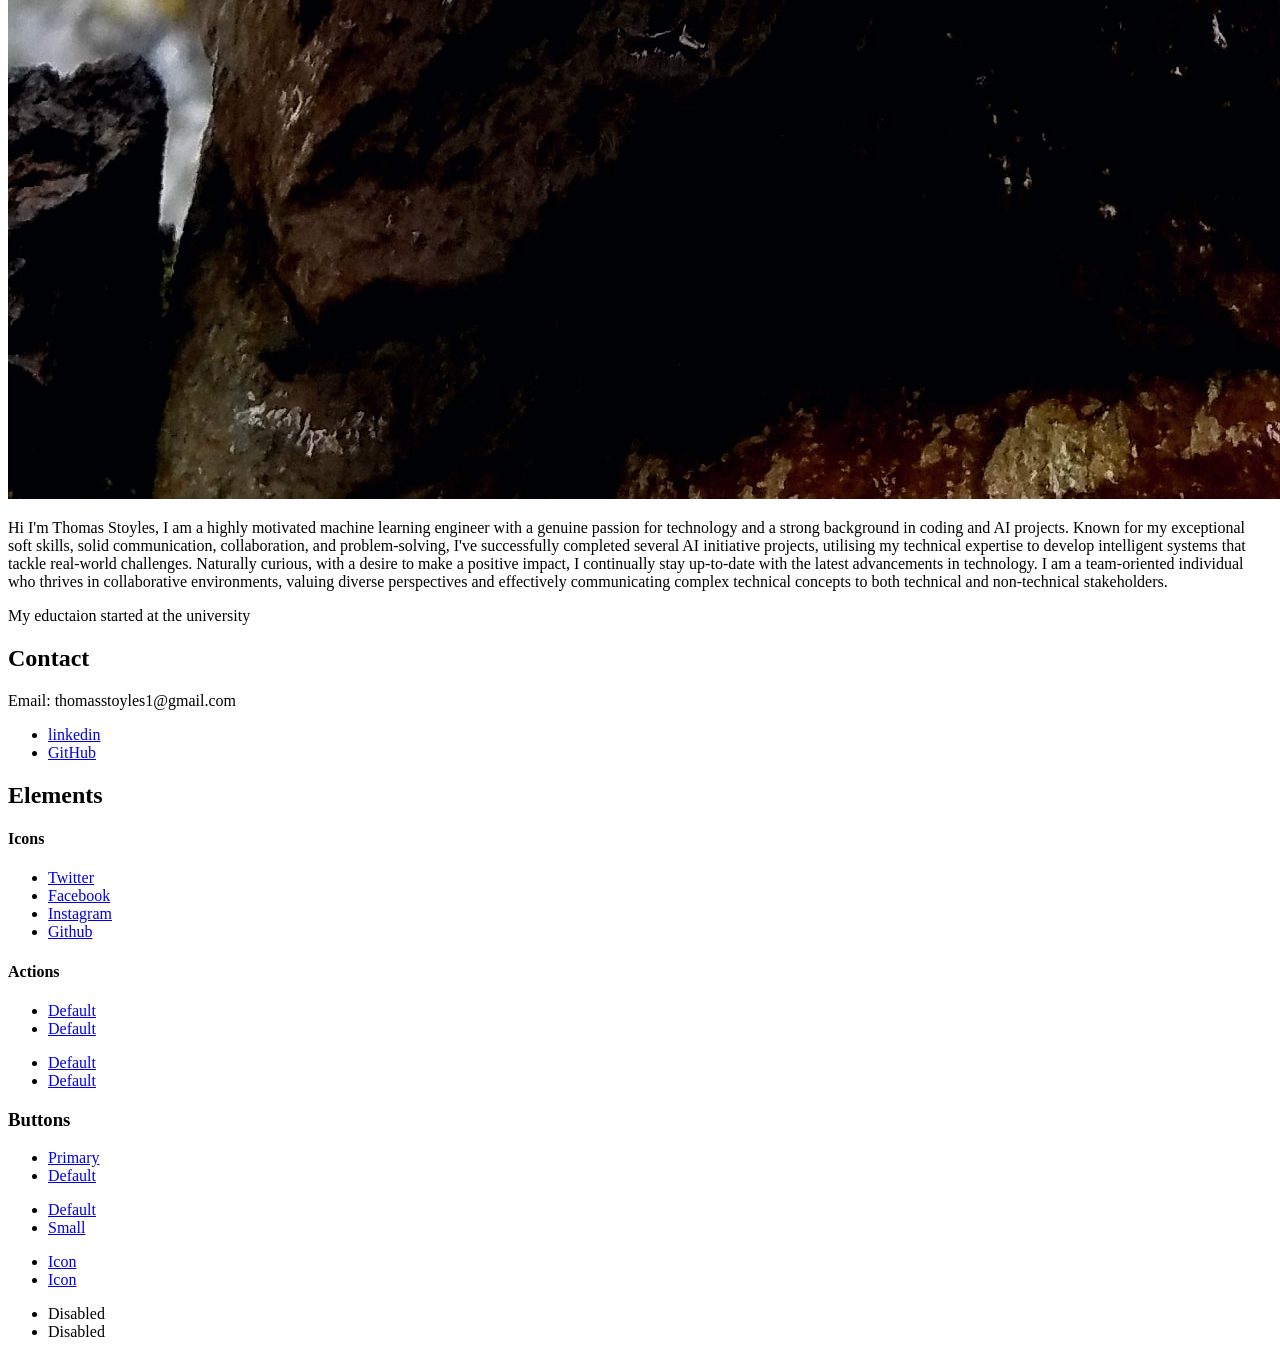
==== commit f137e7da: "TS: Updating links to completed projects" ====
--- a/index.html
+++ b/index.html
@@ -59,7 +59,20 @@
 								it can match a word with insturctions. E.G. If your comment has the word time in it, it will tell you the time. Of course this can be developed further to include
 								multiple questions that use the word "time" but this hasn't been done as of yet.
 							</p>
-							<p><a href="">Project 4: Stock Market Dashboard using Time Series Data</a> 
+							<p><a href="https://github.com/ThomasStoyles/DjangoBlog">Project 4: Django Blog</a> 
+								This project is a simple blog platform built with Django, featuring user authentication, CRUD operations for posts, and a commenting system. It utilizes Bootstrap for responsive design and 
+								includes pages for user registration, post creation, and contact. Authenticated users can log in to add comments to blog posts.
+							</p>
+							<p><a href="https://github.com/ThomasStoyles/VoiceAITranslator">Project 5: AI Translator</a> 
+								This project is a full-stack application that enables real-time voice translation. Users can speak in English, and the application transcribes the speech using OpenAI's Whisper model,
+								translates the text into a selected language via GPT-3.5, and displays the translated text. The frontend is built with React and Bootstrap, providing a user-friendly interface,
+								while the backend utilizes FastAPI to handle API requests securely with API key protection.
+							</p>
+							<p><a href="https://github.com/ThomasStoyles/AskMyDocs">Project 6: AskMyDocs</a> 
+								AskMyDocs is a web application that enables users to upload PDF documents and interact with them using natural language queries. By leveraging vector search and large language models (LLMs), 
+								the application provides instant, context-aware responses to user questions, facilitating efficient information retrieval from extensive documents.
+							</p>
+							<p><a href="">Project 7: Stock Market Dashboard using Time Series Data</a> 
 								In development
 							</p>
 							</article>
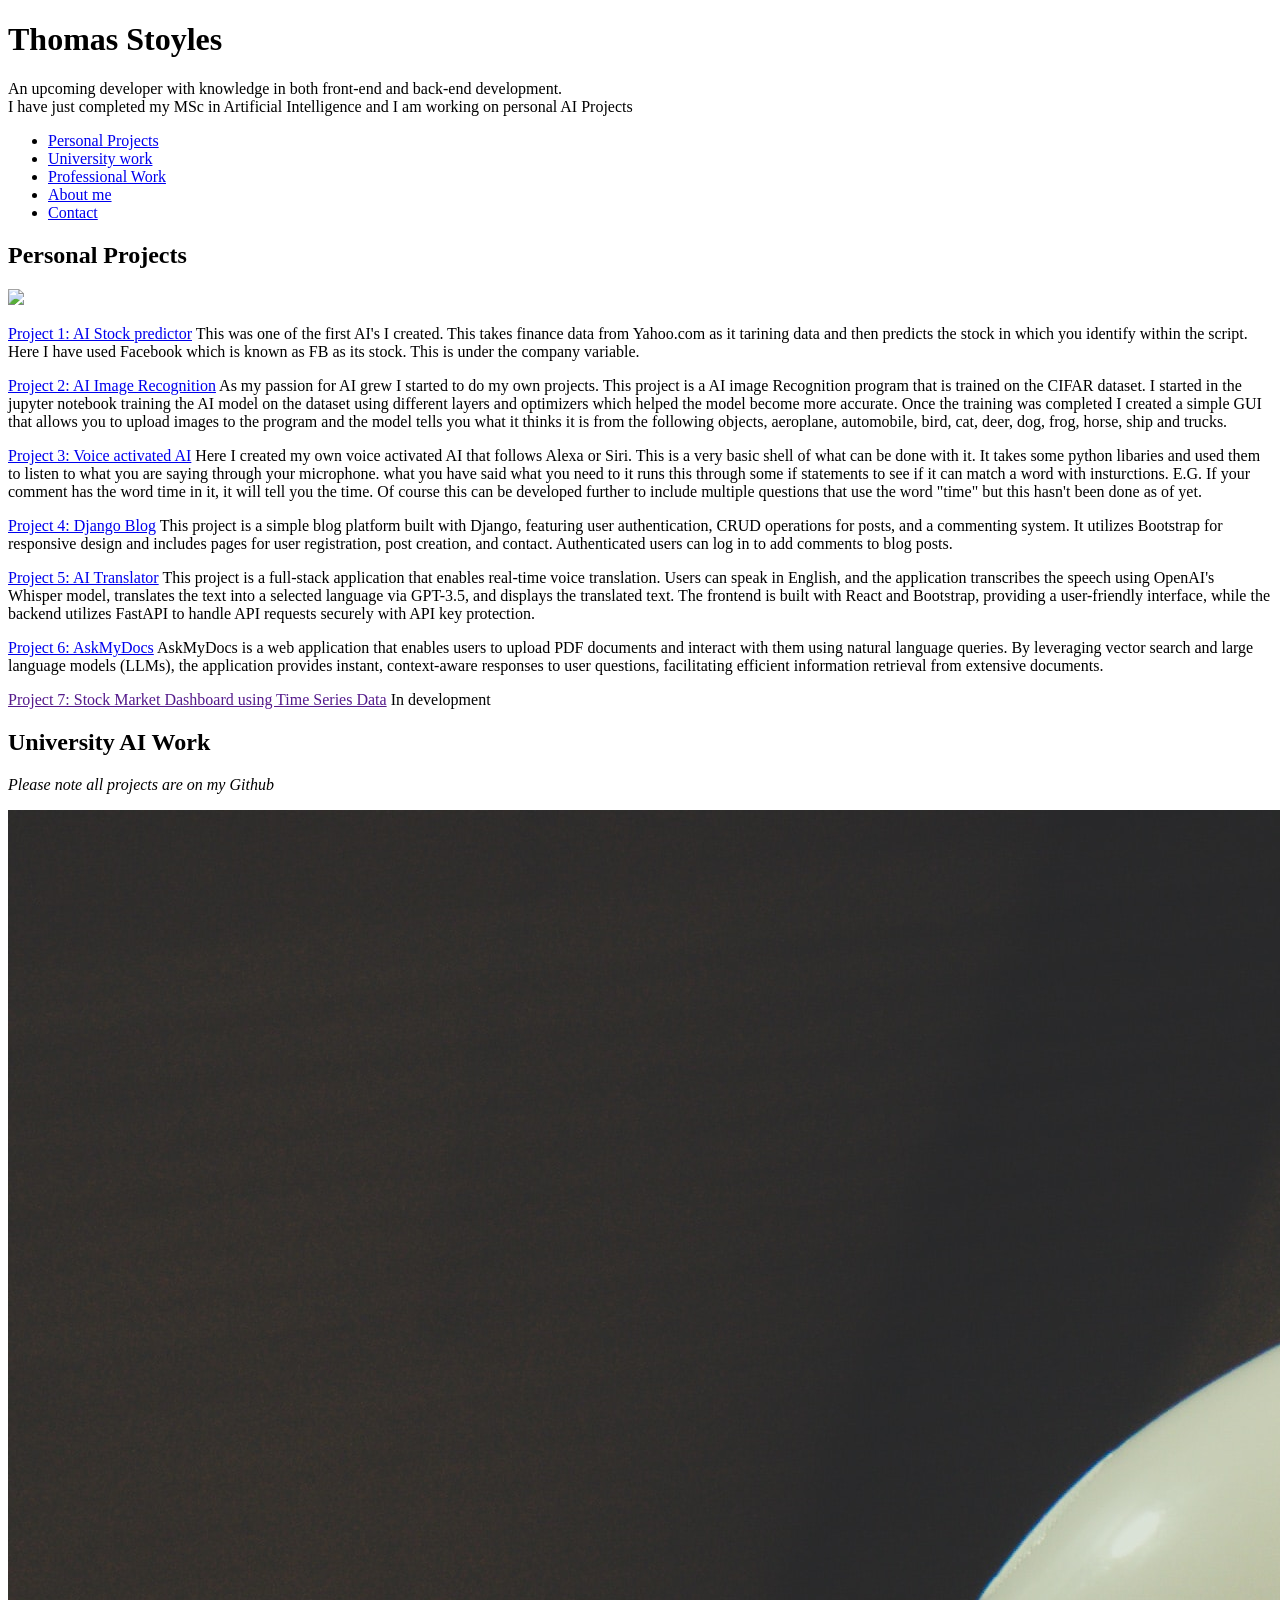
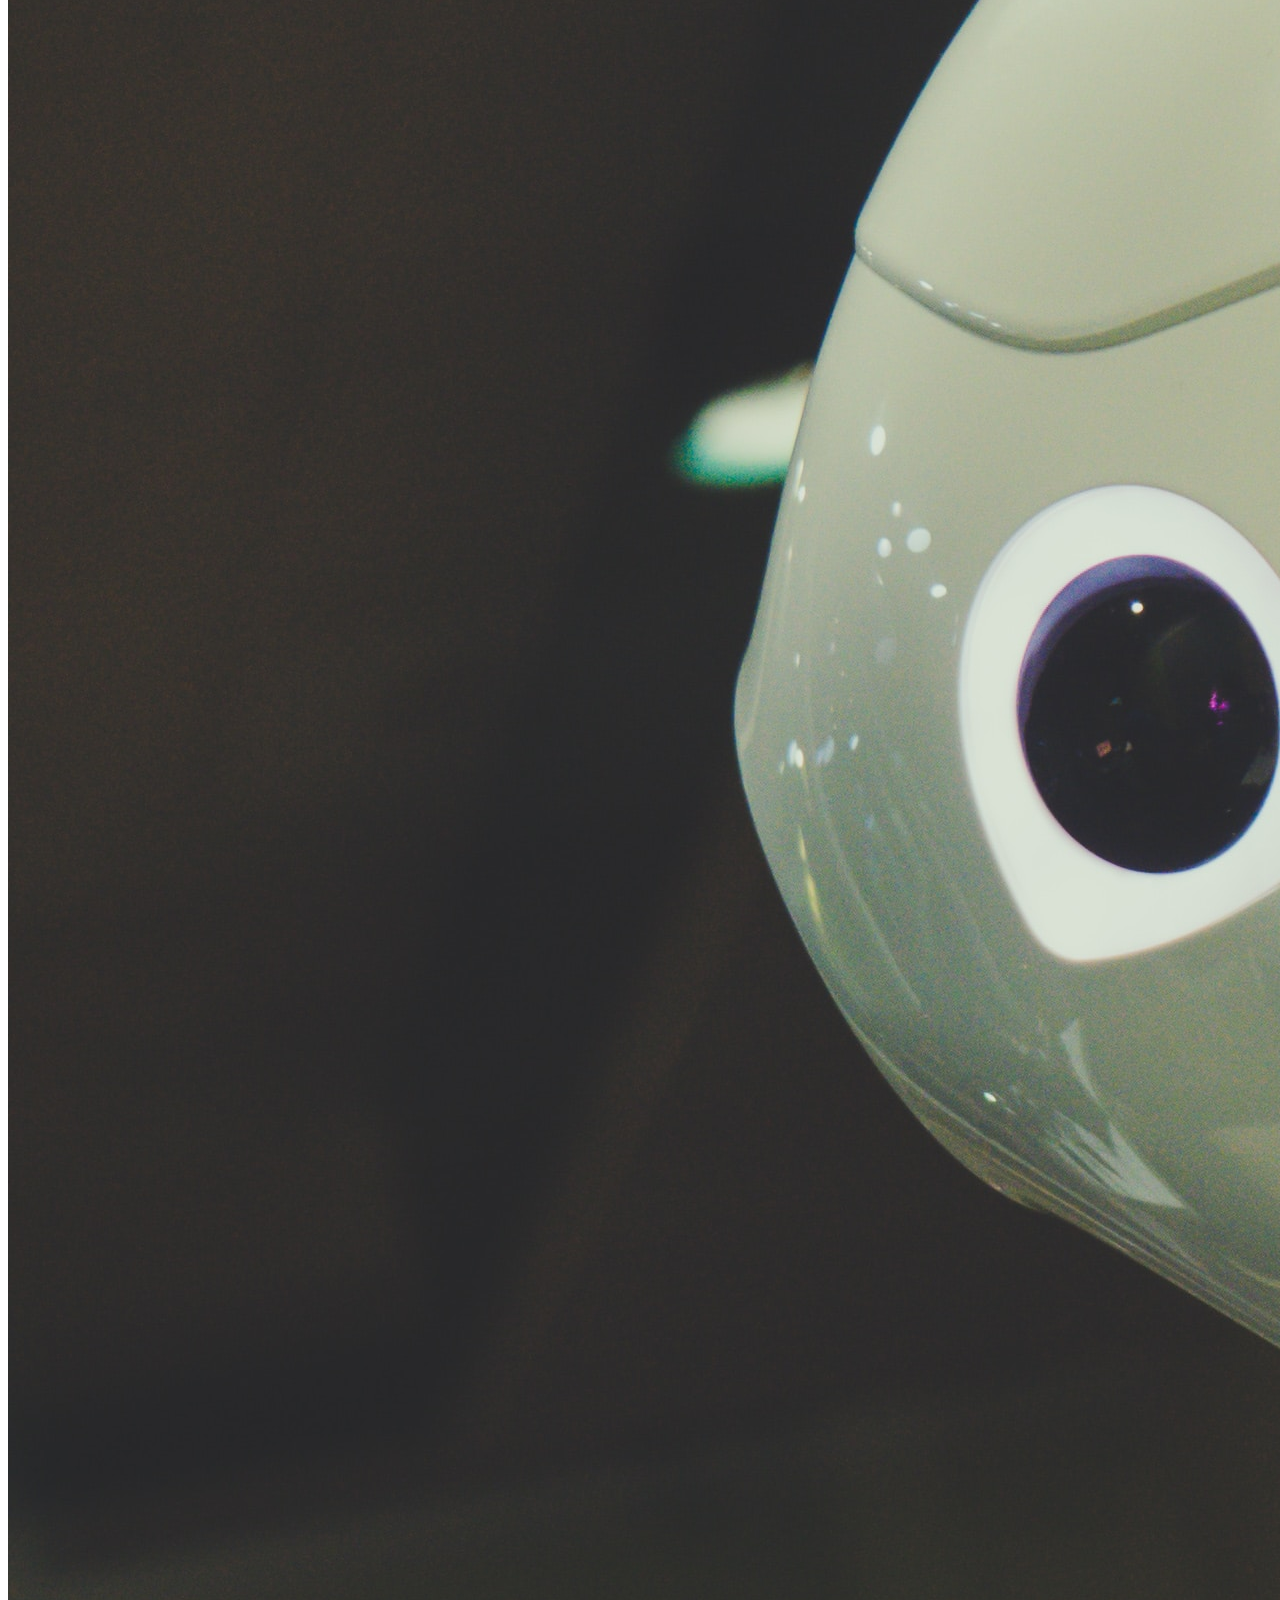
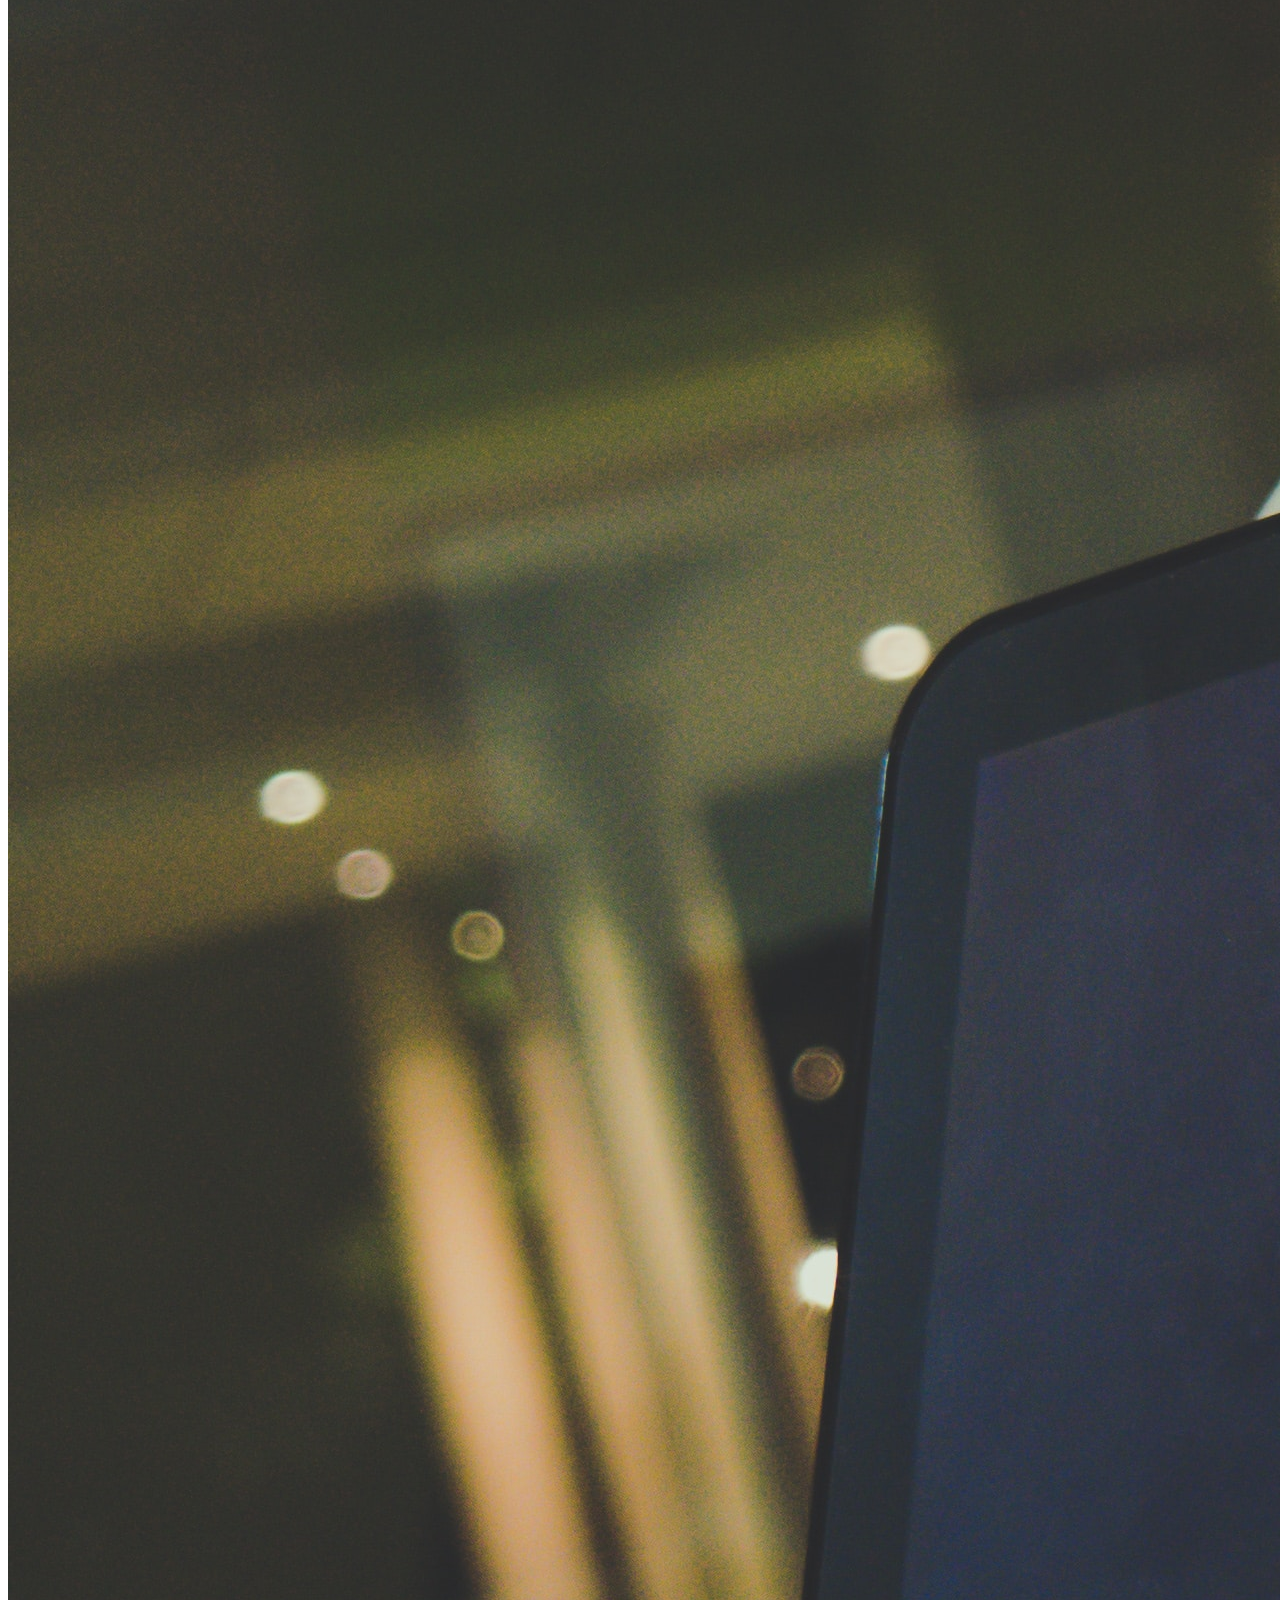
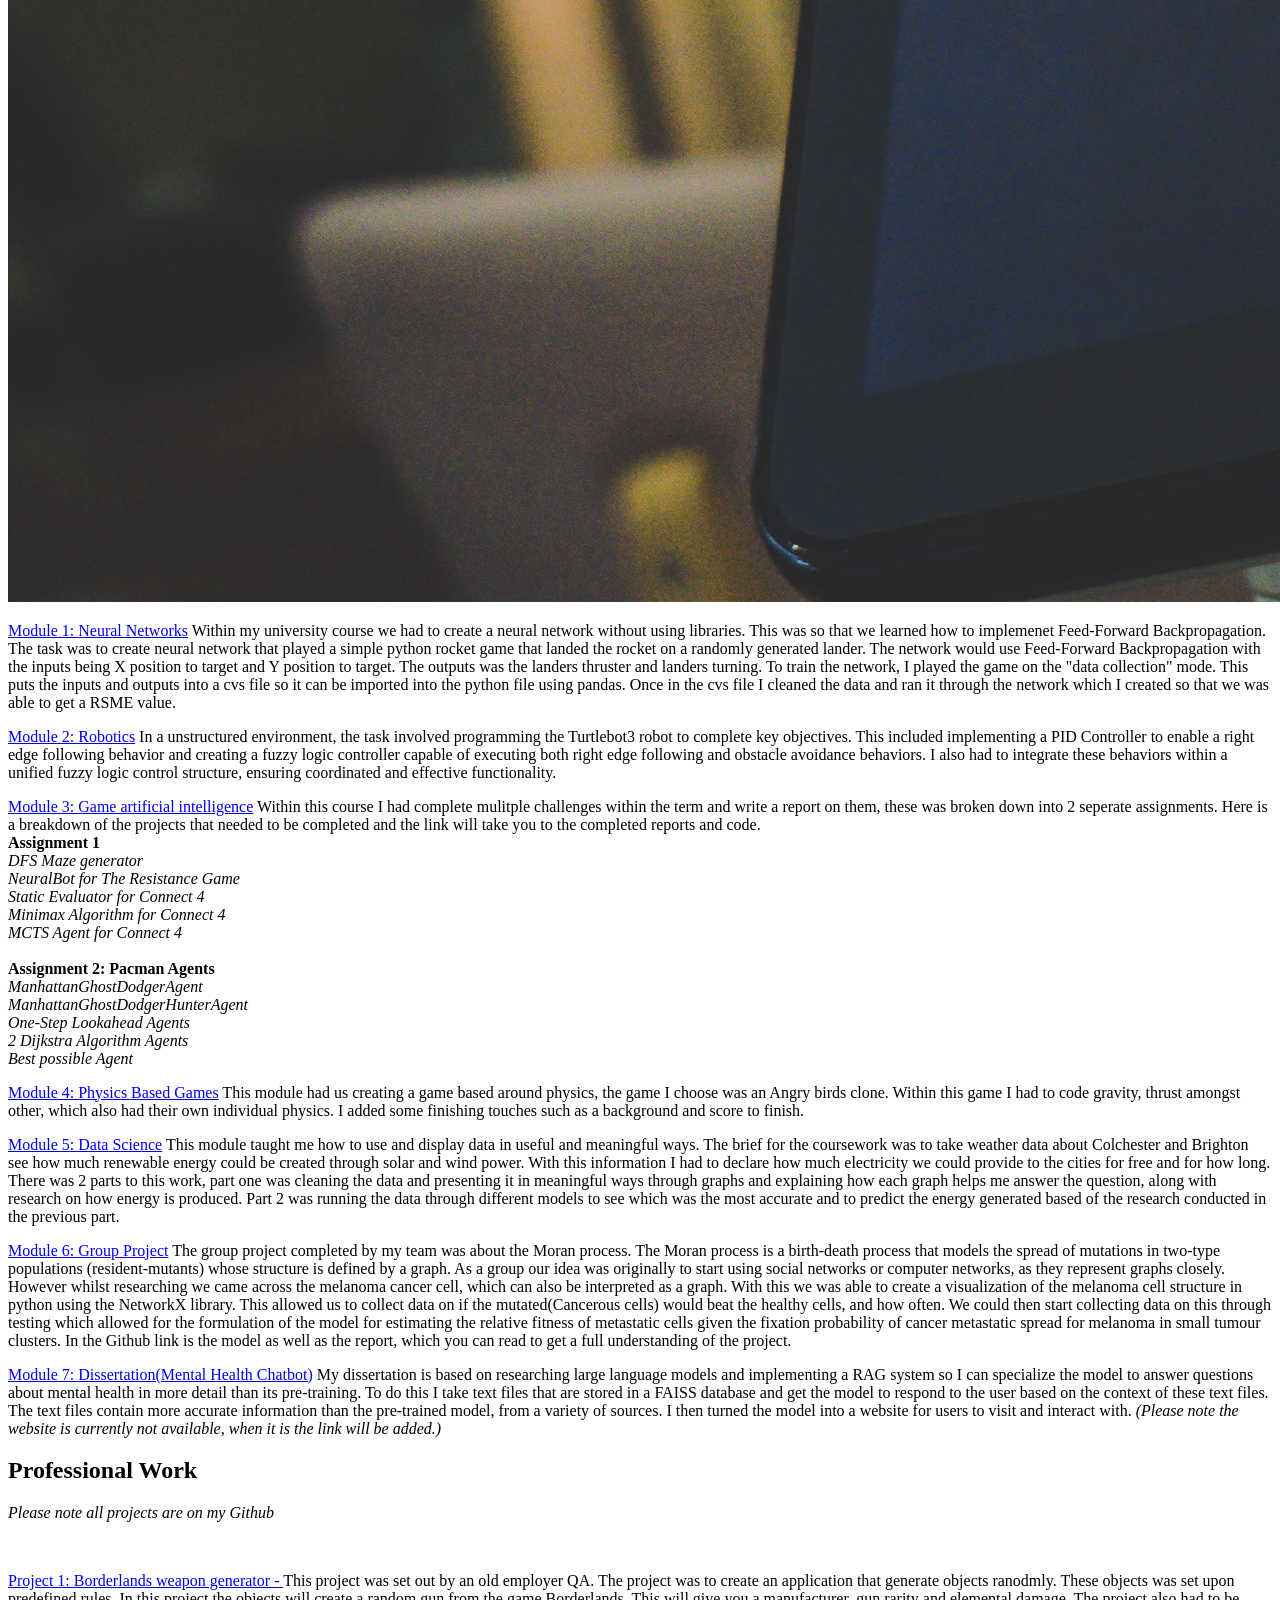
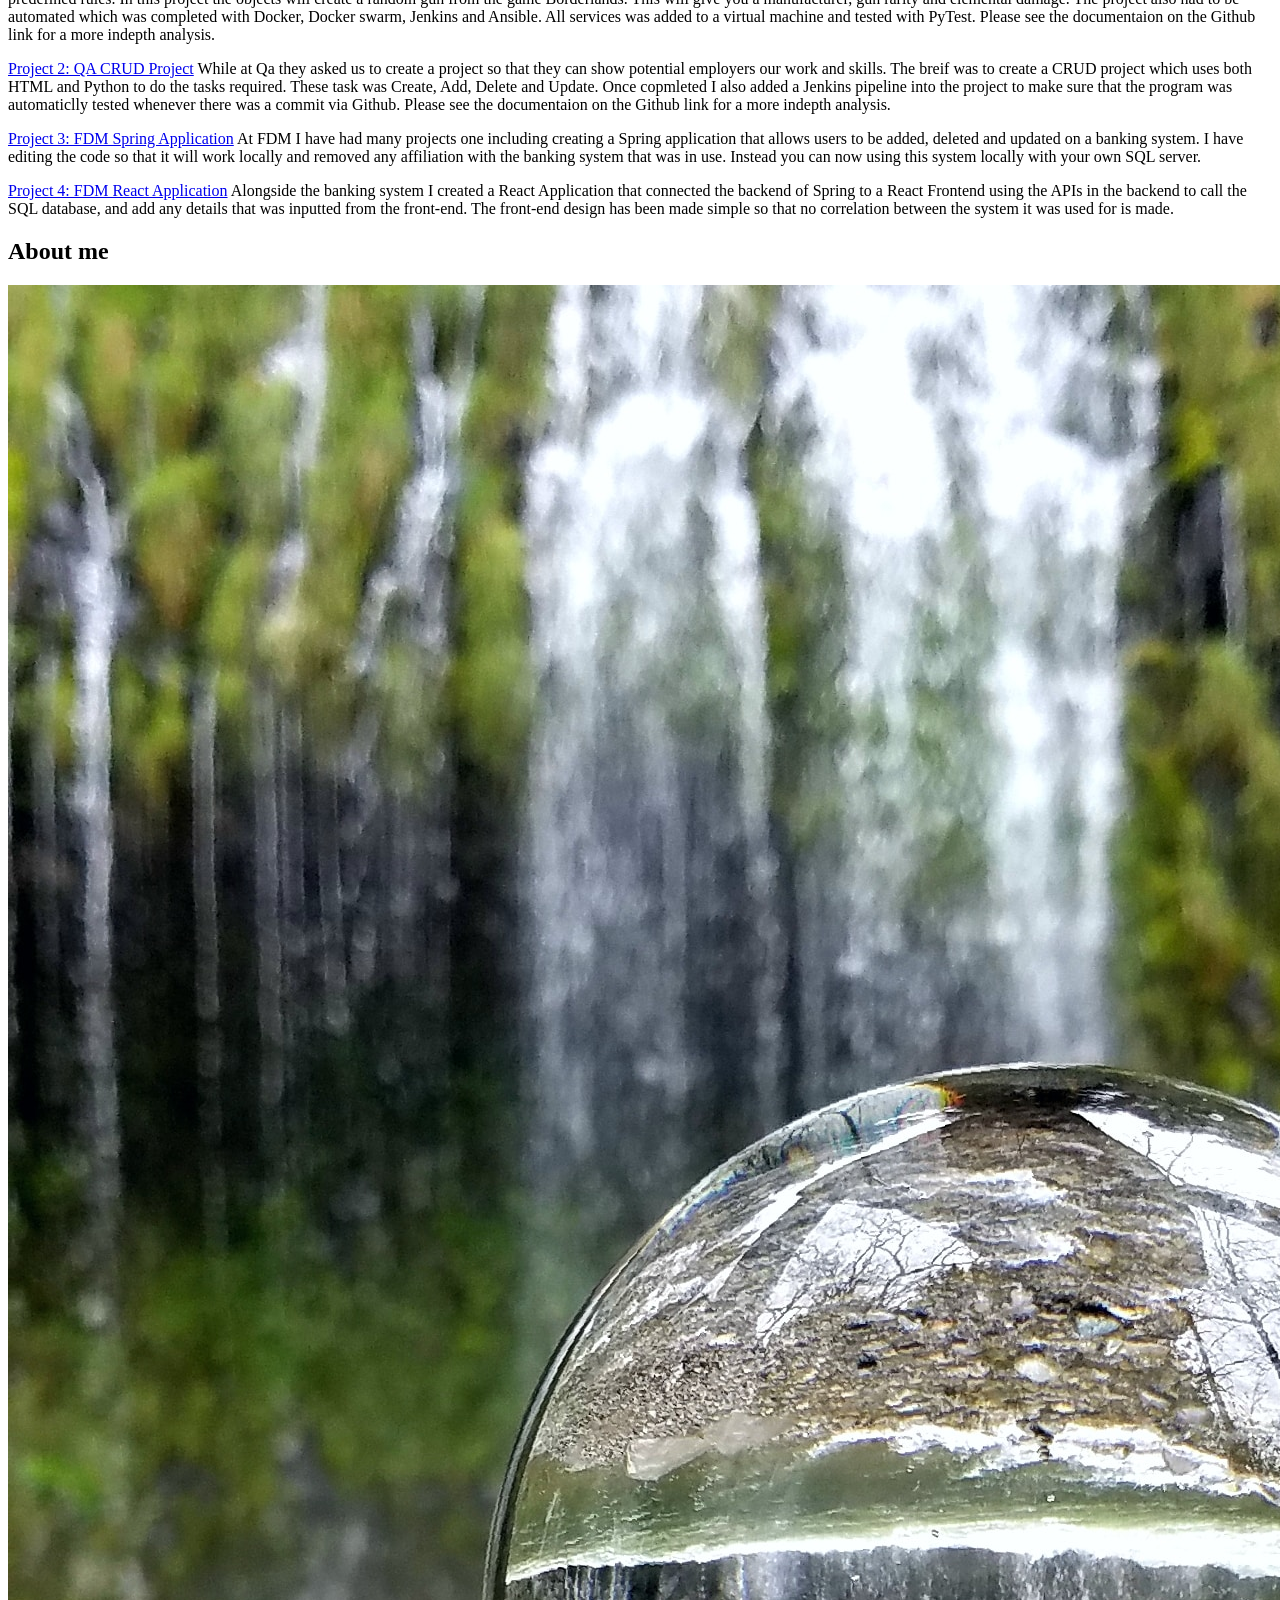
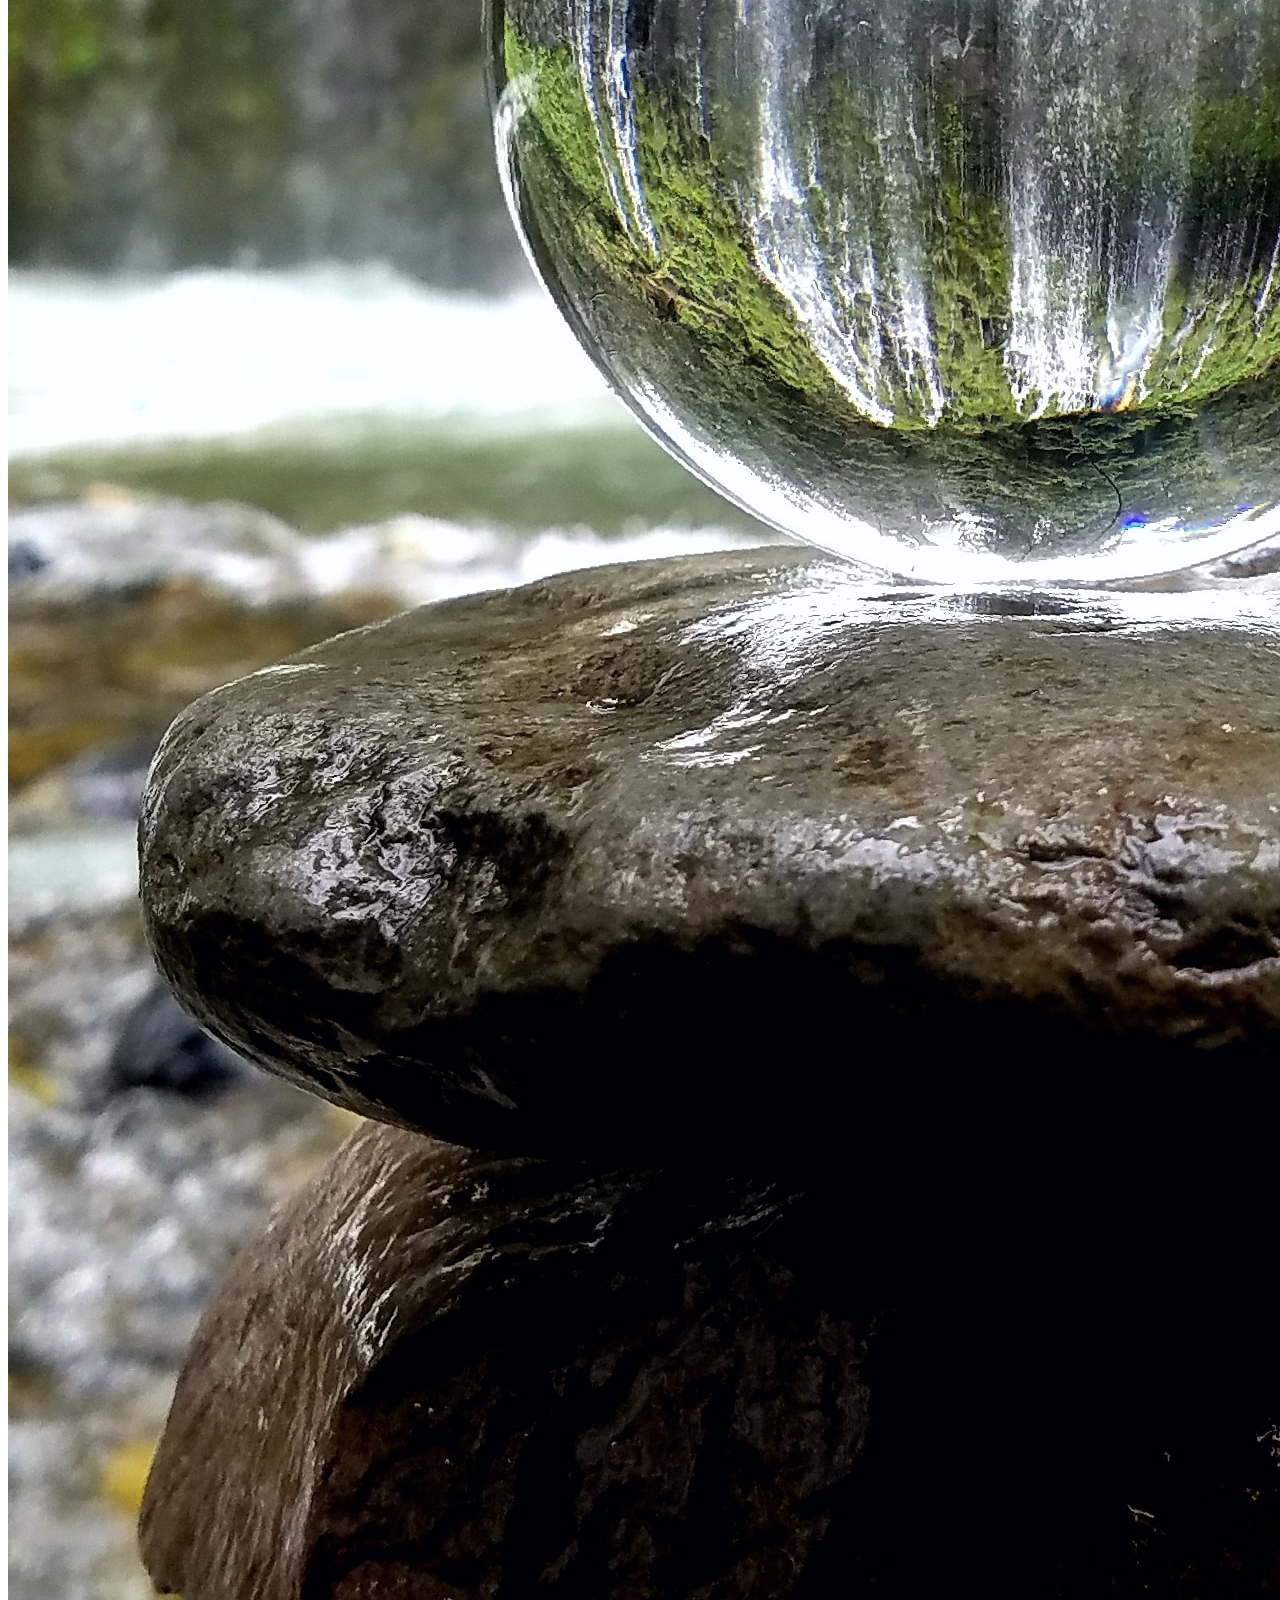
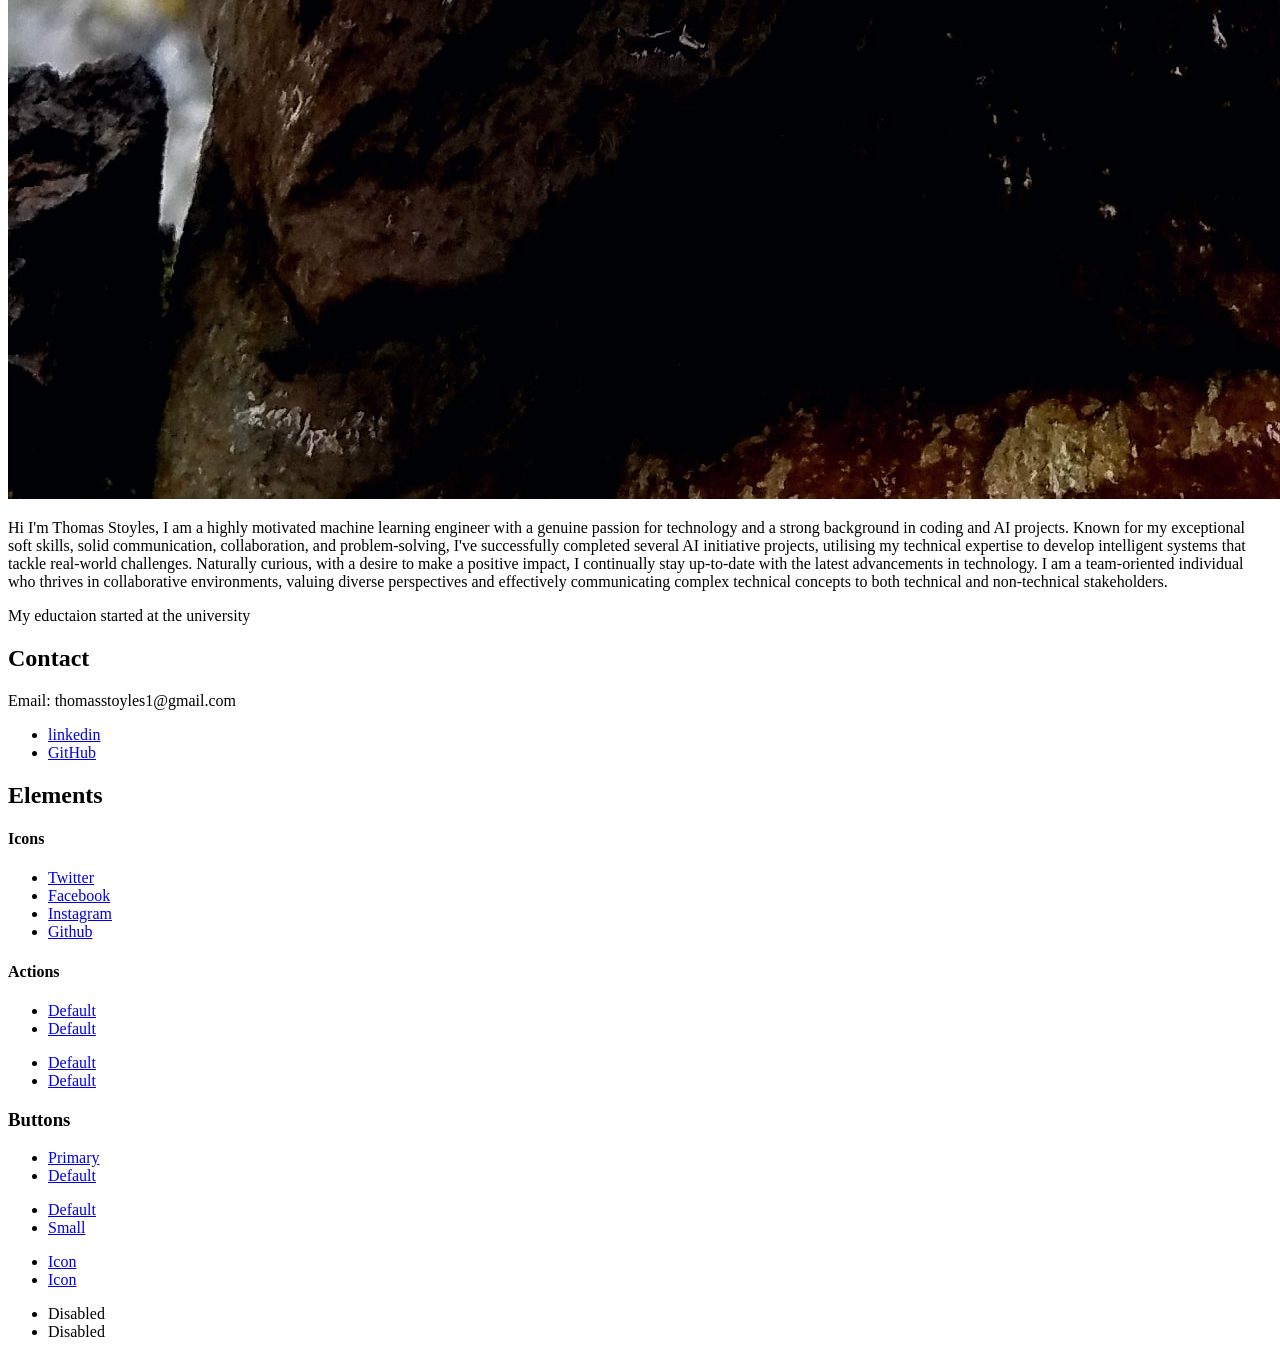
==== commit 13e0e587: "TS: updaing index" ====
--- a/index.html
+++ b/index.html
@@ -28,7 +28,7 @@
 							<ul>
 								<li><a href="#PersonalProjects">Personal Projects</a></li>
 								<li><a href="#uniwork">University work</a></li>
-								<li><a href="#backendwork">Backend work</a></li>
+								<li><a href="#professionalwork">Professional Work</a></li>
 								<li><a href="#about">About me</a></li>
 								<li><a href="#contact">Contact</a></li>
 								<!--<li><a href="#elements">Elements</a></li>-->
@@ -134,9 +134,9 @@
 								</p>
 							</article>
 
-						<!-- backend Work -->
-						<article id="backendwork">
-							<h2 class="major">Backend Work</h2>
+						<!-- Professional Work -->
+						<article id="professionalwork">
+							<h2 class="major">Professional Work</h2>
 							<p><i>Please note all projects are on my Github</i></p>
 							<span class="image main"><img src="images/backend.jpg" alt="" /></span>
 							<p><a href="https://github.com/ThomasStoyles/BorderlandsWeaponGen">Project 1: Borderlands weapon generator - </a> 
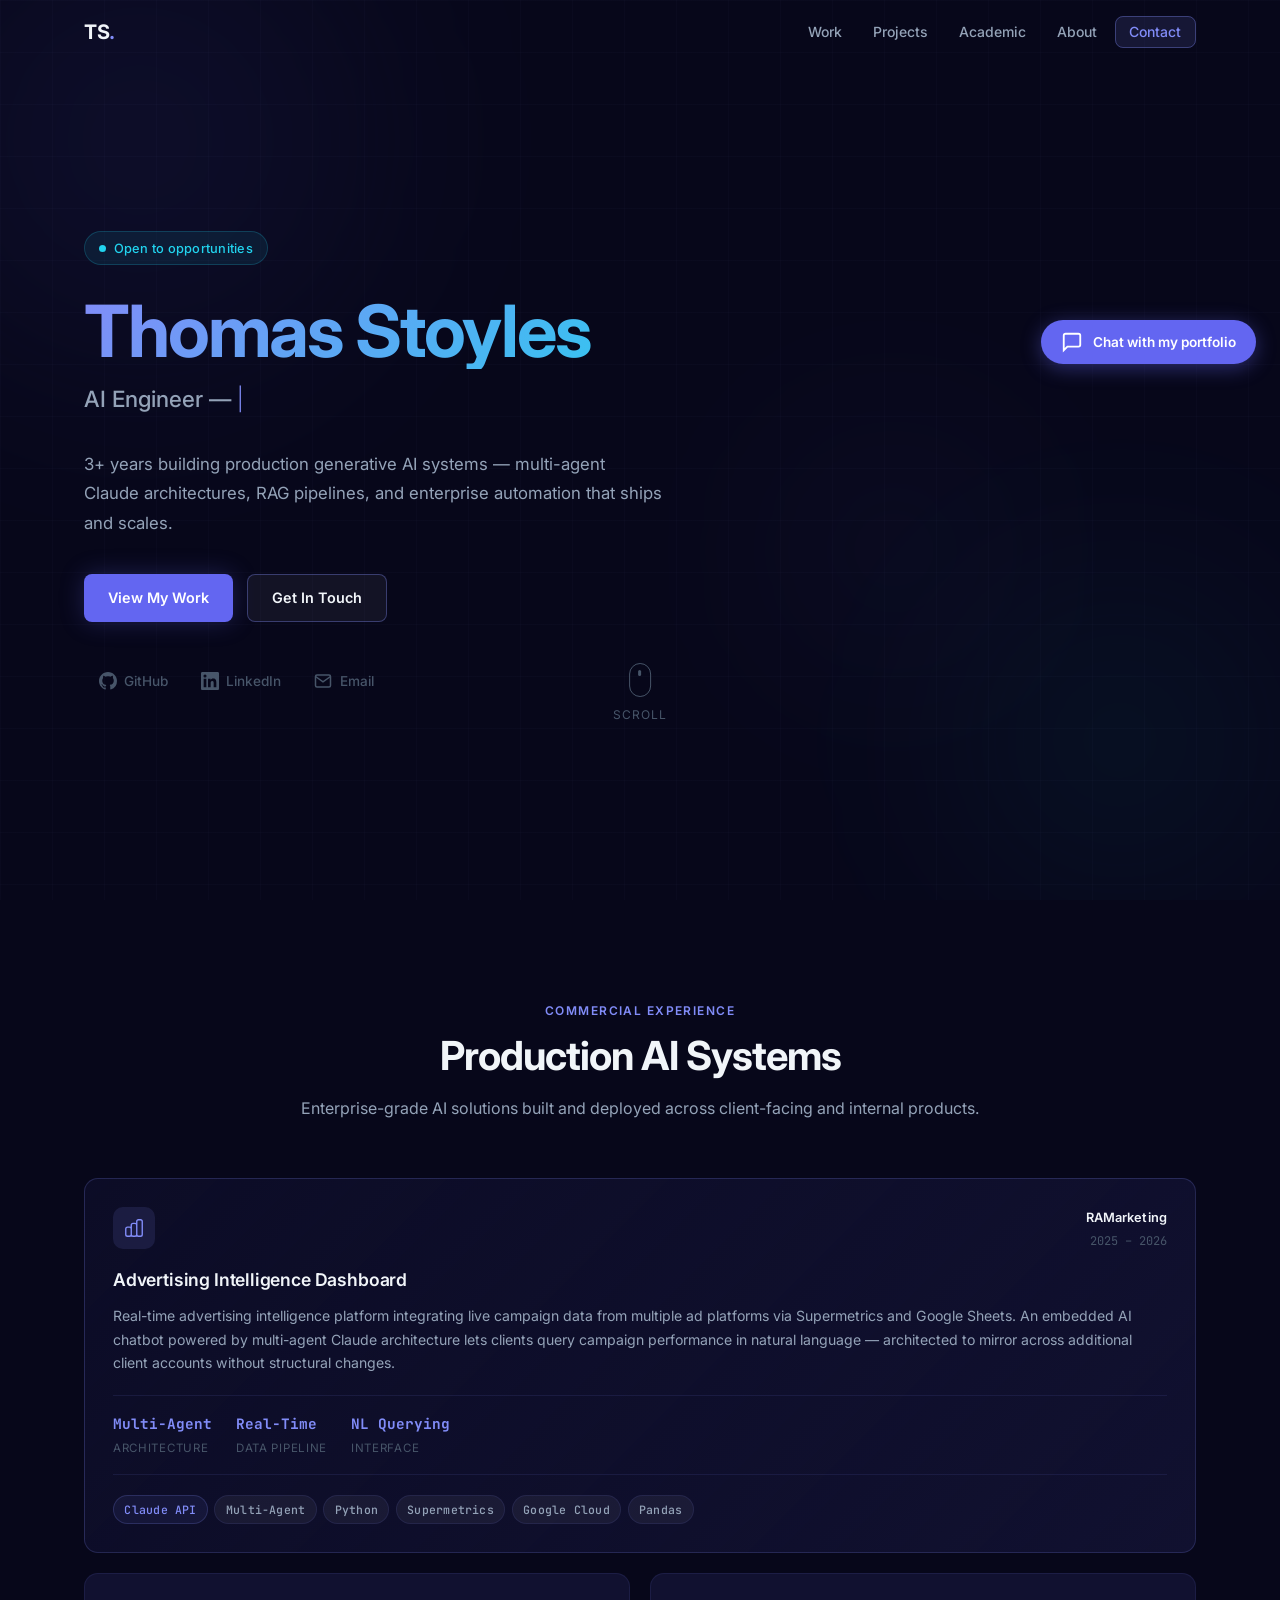
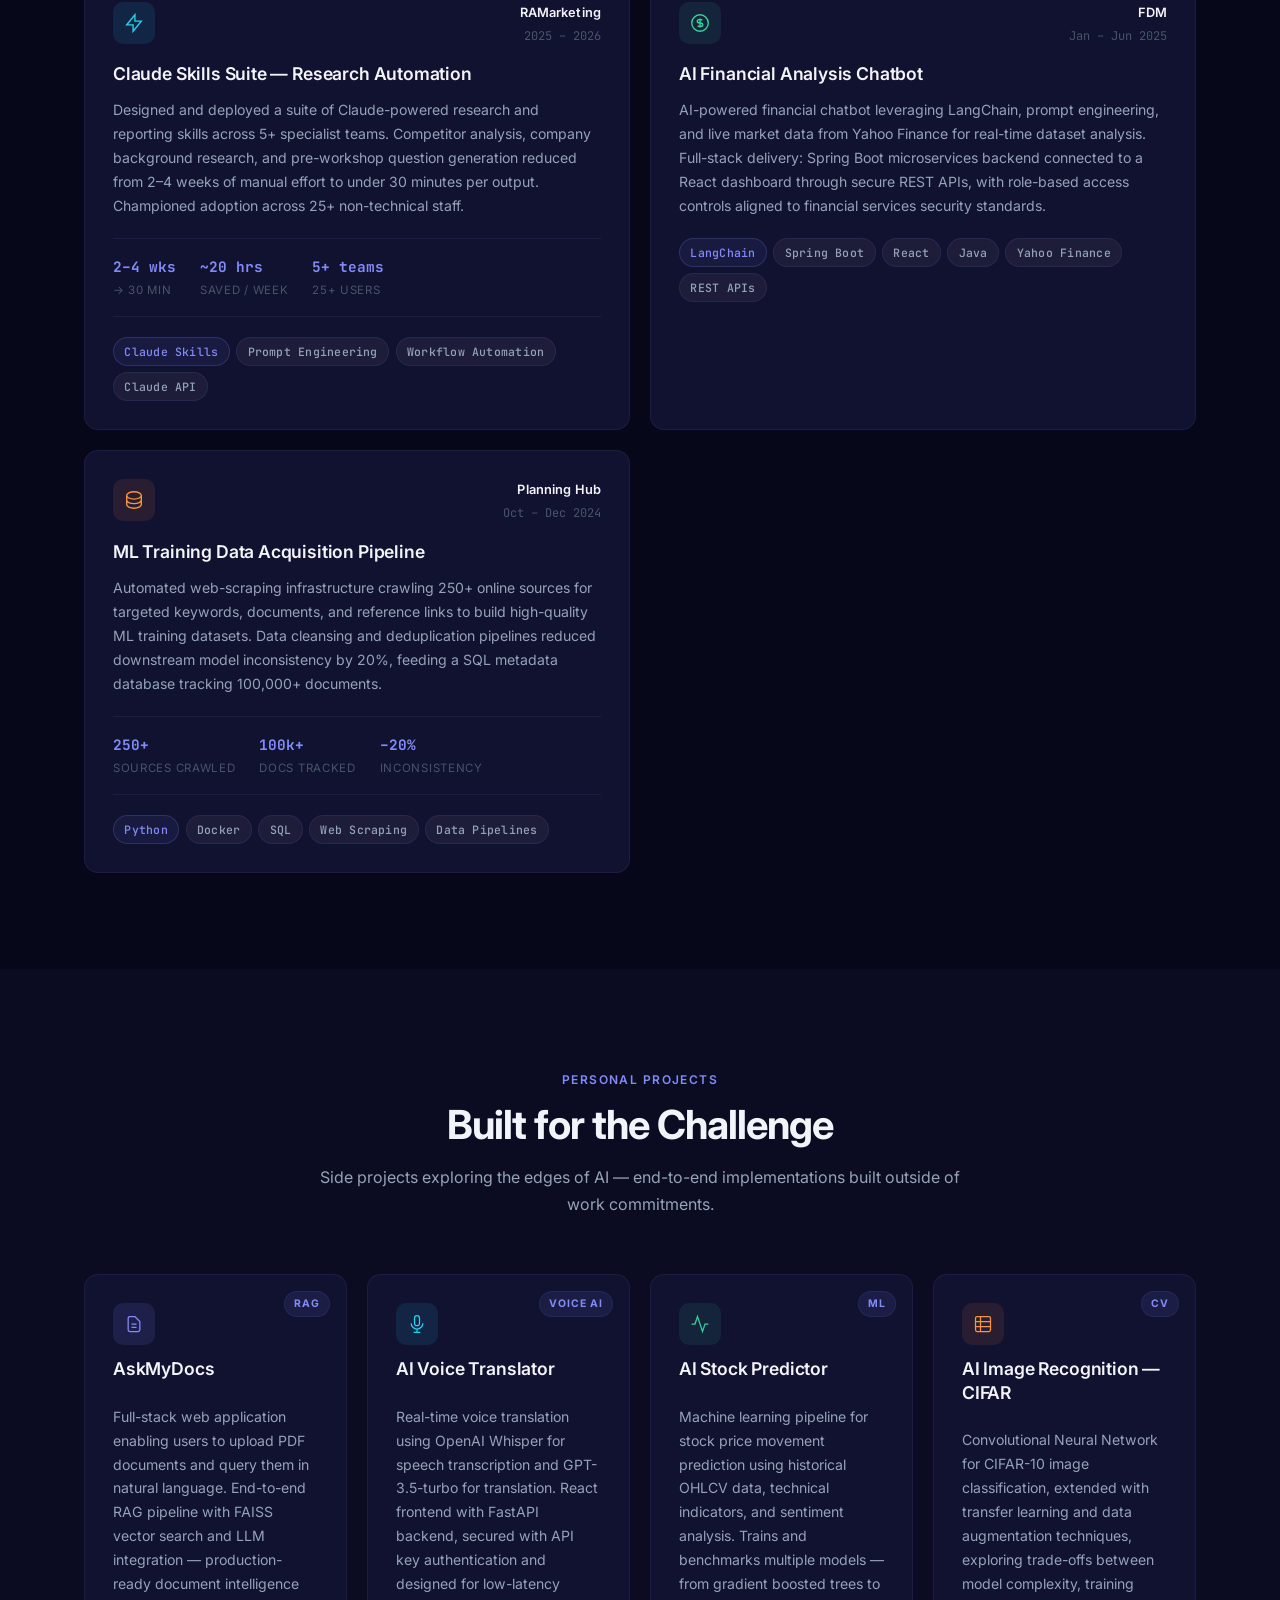
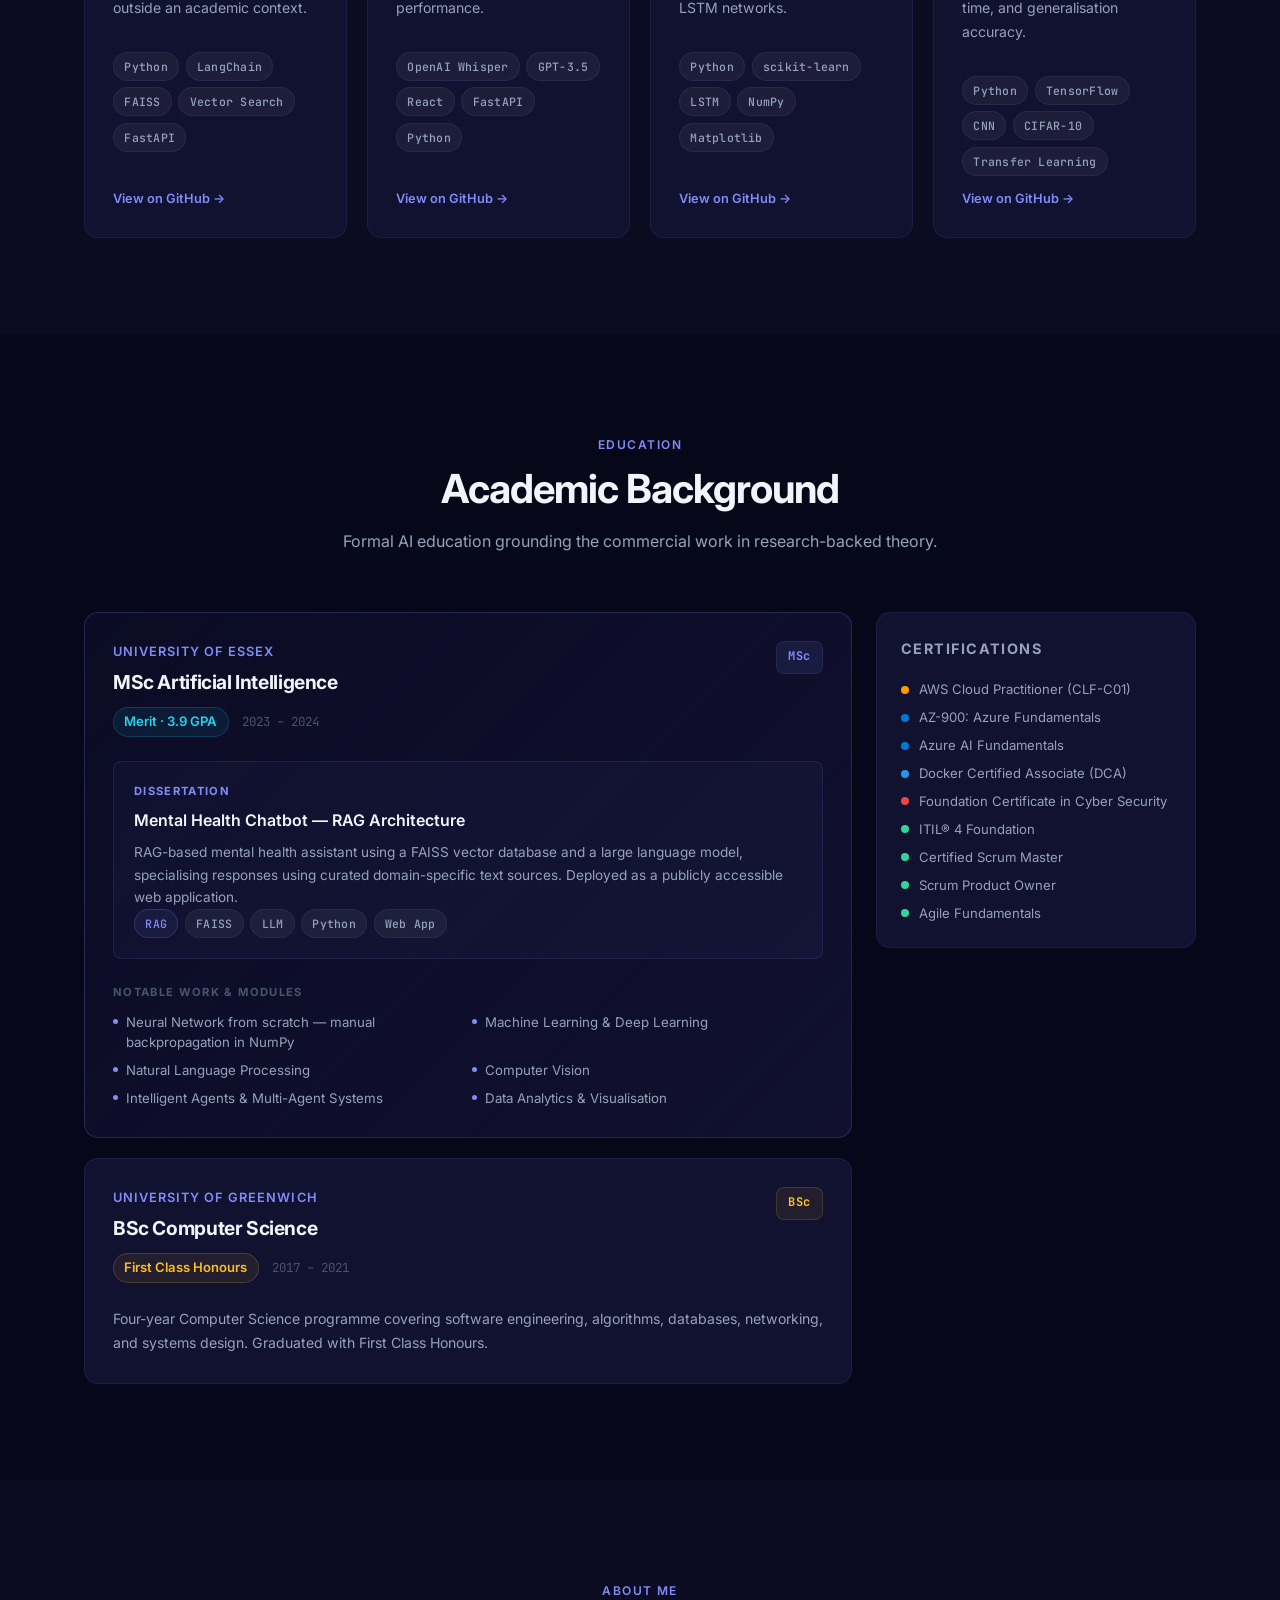
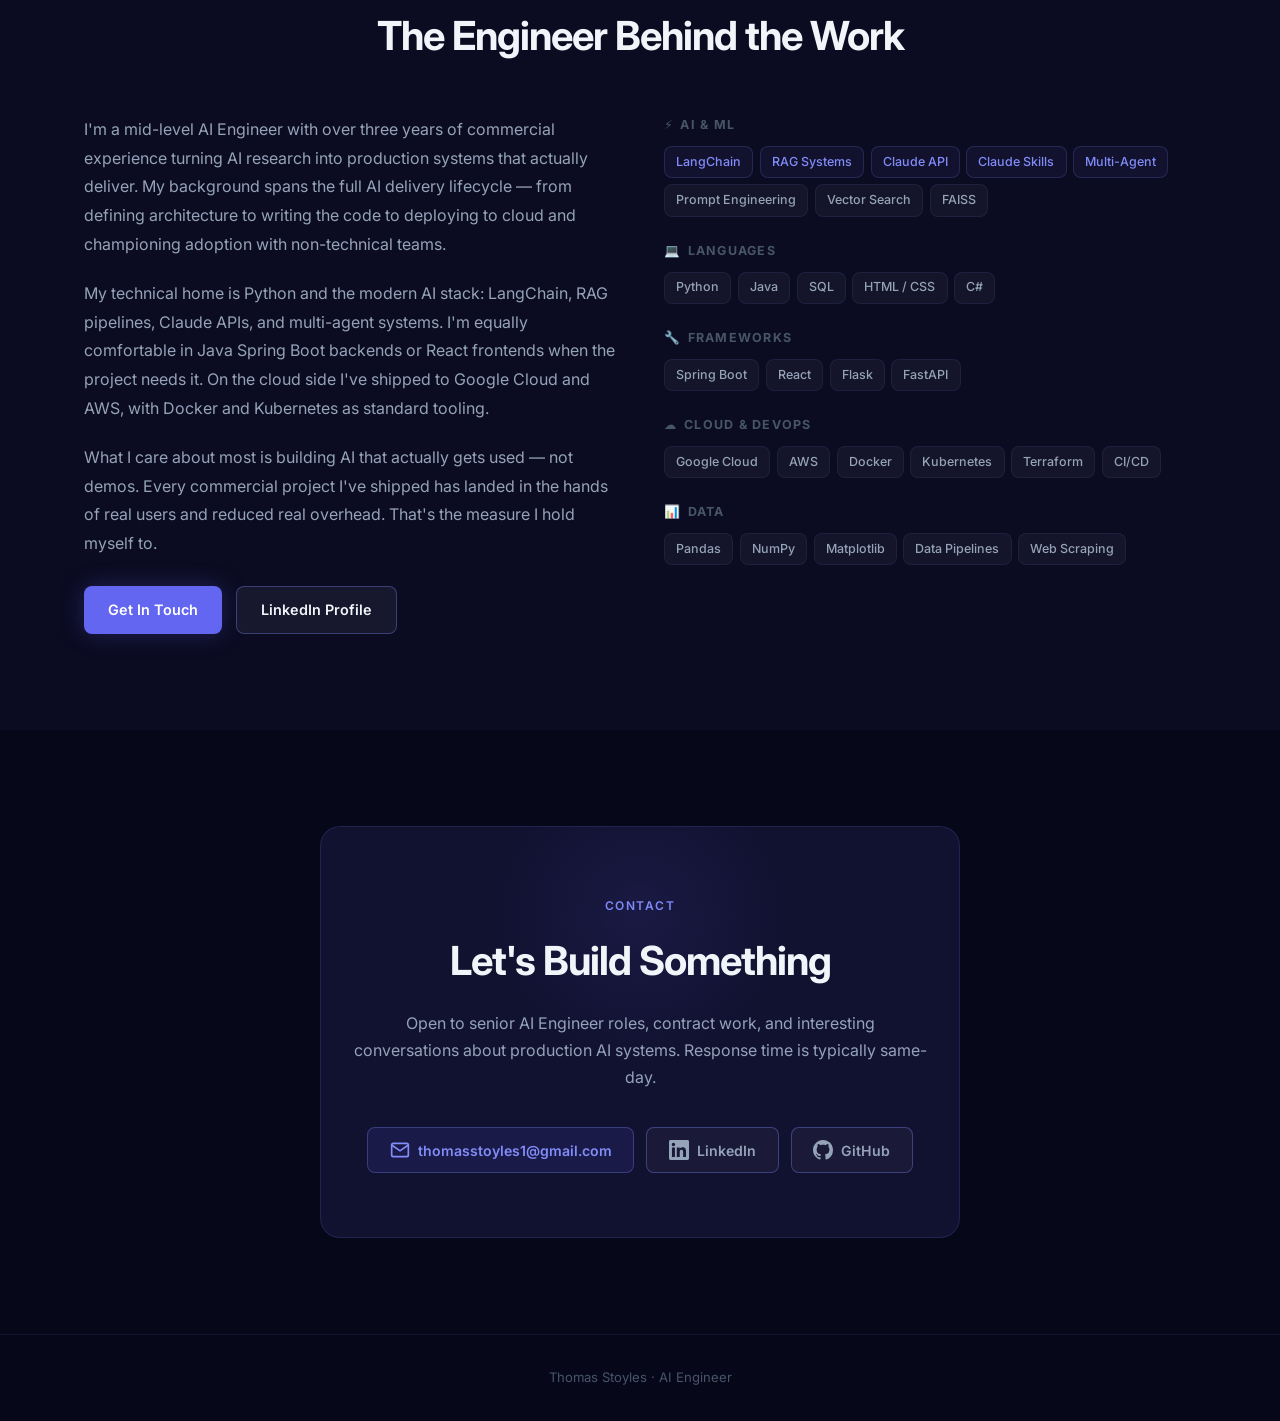
==== commit 37aa8c1f: "Rebuild portfolio with modern dark design Complete rewrite — new dark UI with Claude-powered chat wi" ====
--- a/index.html
+++ b/index.html
@@ -1,256 +1,581 @@
-<!DOCTYPE HTML>
-<html>
-	<head>
-		<title>Thomas Stoyles Portfolio</title>
-		<meta charset="utf-8" />
-		<meta name="viewport" content="width=device-width, initial-scale=1, user-scalable=no" />
-		<link rel="stylesheet" href="assets/css/main.css" />
-		<noscript><link rel="stylesheet" href="assets/css/noscript.css" /></noscript>
-	</head>
-	<body class="is-preload">
-
-		<!-- Wrapper -->
-			<div id="wrapper">
-
-				<!-- Header -->
-					<header id="header">
-						<div class="logo">
-							<span class=""></span>
-						</div>
-						<div class="content">
-							<div class="inner">
-								<h1>Thomas Stoyles</h1>
-									An upcoming developer with knowledge in both front-end and back-end development.<br />
-									I have just completed my MSc in Artificial Intelligence and I am working on personal AI Projects
-							</div>
-						</div>
-						<nav>
-							<ul>
-								<li><a href="#PersonalProjects">Personal Projects</a></li>
-								<li><a href="#uniwork">University work</a></li>
-								<li><a href="#professionalwork">Professional Work</a></li>
-								<li><a href="#about">About me</a></li>
-								<li><a href="#contact">Contact</a></li>
-								<!--<li><a href="#elements">Elements</a></li>-->
-							</ul>
-						</nav>
-					</header>
-
-				<!-- Main -->
-					<div id="main">
-
-						<!-- Intro -->
-							<article id="PersonalProjects">
-								<h2 class="major">Personal Projects</h2>
-								<p class="image main"><img src="images/intro.jpg"></p>
-							</p>
-							<p><a href="https://github.com/ThomasStoyles/AI_Stock_Prediction">Project 1: AI Stock predictor</a> 
-								This was one of the first AI's I created. This takes finance data from Yahoo.com as it tarining data and then predicts the stock in which you identify within the script.
-								Here I have used Facebook which is known as FB as its stock. This is under the company variable.  
-							</p>
-							<p><a href="https://github.com/ThomasStoyles/Image_recognition">Project 2: AI Image Recognition</a> 
-								As my passion for AI grew I started to do my own projects. This project is a AI image Recognition program that is trained on the CIFAR dataset. I started in the jupyter notebook 
-								training the AI model on the dataset using different layers and optimizers which helped the model become more accurate. Once the training was completed I created a simple GUI that 
-								allows you to upload images to the program and the model tells you what it thinks it is from the following objects, aeroplane, automobile, bird, cat, deer, dog, frog, horse, ship and trucks.
-							</p>
-							<p><a href="https://github.com/ThomasStoyles/Voice_Activated_Assistant">Project 3: Voice activated AI</a> 
-								Here I created my own voice activated AI that follows Alexa or Siri. This is a very basic shell of what can be done with it. It takes some python libaries
-								and used them to listen to what you are saying through your microphone. what you have said what you need to it runs this through some if statements to see if
-								it can match a word with insturctions. E.G. If your comment has the word time in it, it will tell you the time. Of course this can be developed further to include
-								multiple questions that use the word "time" but this hasn't been done as of yet.
-							</p>
-							<p><a href="https://github.com/ThomasStoyles/DjangoBlog">Project 4: Django Blog</a> 
-								This project is a simple blog platform built with Django, featuring user authentication, CRUD operations for posts, and a commenting system. It utilizes Bootstrap for responsive design and 
-								includes pages for user registration, post creation, and contact. Authenticated users can log in to add comments to blog posts.
-							</p>
-							<p><a href="https://github.com/ThomasStoyles/VoiceAITranslator">Project 5: AI Translator</a> 
-								This project is a full-stack application that enables real-time voice translation. Users can speak in English, and the application transcribes the speech using OpenAI's Whisper model,
-								translates the text into a selected language via GPT-3.5, and displays the translated text. The frontend is built with React and Bootstrap, providing a user-friendly interface,
-								while the backend utilizes FastAPI to handle API requests securely with API key protection.
-							</p>
-							<p><a href="https://github.com/ThomasStoyles/AskMyDocs">Project 6: AskMyDocs</a> 
-								AskMyDocs is a web application that enables users to upload PDF documents and interact with them using natural language queries. By leveraging vector search and large language models (LLMs), 
-								the application provides instant, context-aware responses to user questions, facilitating efficient information retrieval from extensive documents.
-							</p>
-							<p><a href="">Project 7: Stock Market Dashboard using Time Series Data</a> 
-								In development
-							</p>
-							</article>
-
-						<!-- uni work -->
-							<article id="uniwork">
-								<h2 class="major">University AI Work</h2>
-								<p><i>Please note all projects are on my Github</i></p>
-								<span class="image main"><img src="images/Uni.jpg" alt="" /></span>
-								<p><a href="https://github.com/ThomasStoyles/UoE-CE889">Module 1: Neural Networks</a> Within my university course we had to create a neural network without using libraries. This  was so that we learned how to implemenet 
-									Feed-Forward Backpropagation. The task was to create neural network that played a simple python rocket game that landed the rocket on a randomly generated lander. The network would use 
-									Feed-Forward Backpropagation with the inputs being X position to target and Y position to target. The outputs was the landers thruster and landers turning. To train the network, I 
-									played the game on the "data collection" mode. This puts the inputs and outputs into a cvs file so it can be imported into the python file using pandas. Once in the cvs file I cleaned the data 
-									and ran it through the network which I created so that we was able to get a RSME value. 
-								</p>
-								<p><a href="https://github.com/ThomasStoyles/UoE-CE801">Module 2: Robotics</a> In a unstructured environment, the task involved programming the Turtlebot3 robot to complete key objectives. This included implementing a PID Controller 
-									to enable a right edge following behavior and creating a fuzzy logic controller capable of executing both right edge following and obstacle avoidance behaviors. I also had to integrate 
-									these behaviors within a unified fuzzy logic control structure, ensuring coordinated and effective functionality.
-								</p>
-								<p><a href="https://github.com/ThomasStoyles/UoE-CE811">Module 3: Game artificial intelligence</a> Within this course I had complete mulitple challenges within the term and write a report on them, these was broken down into 2 seperate assignments.
-									Here is a breakdown of the projects that needed to be completed and the link will take you to the completed reports and code.
-									<b><br>Assignment 1</b>
-									<i><br>DFS Maze generator
-									<br>NeuralBot for The Resistance Game
-									<br>Static Evaluator for Connect 4 
-									<br>Minimax Algorithm for Connect 4
-									<br>MCTS Agent for Connect 4</i>
-									<br>
-									<b><br>Assignment 2: Pacman Agents</b>
-									<i><br>ManhattanGhostDodgerAgent
-									<br>ManhattanGhostDodgerHunterAgent
-									<br>One-Step Lookahead Agents
-									<br>2 Dijkstra Algorithm Agents
-									<br>Best possible Agent</i>
-								</p>
-								<p><a href="https://github.com/ThomasStoyles/UoE-CE812">Module 4: Physics Based Games</a> This module had us creating a game based around physics, the game I choose was an Angry birds clone.
-								Within this game I had to code gravity, thrust amongst other, which also had their own individual physics. I added some finishing touches such as a background and score to finish. 
-								</p>
-								</p>
-								<p><a href="https://github.com/ThomasStoyles/UoE-CE888">Module 5: Data Science</a> This module taught me how to use and display data in useful and meaningful ways. The brief for the coursework was to take
-								weather data about Colchester and Brighton see how much renewable energy could be created through solar and wind power. With this information I had to declare how much 
-								electricity we could provide to the cities for free and for how long. There was 2 parts to this work, part one was cleaning the data and presenting it in 
-								meaningful ways through graphs and explaining how each graph helps me answer the question, along with research on how energy is produced. Part 2 was running the data 
-								through different models to see which was the most accurate and to predict the energy generated based of the research conducted in the previous part.							 
-								</p>
-								</p>
-								<p><a href="https://github.com/ThomasStoyles/UoE-903">Module 6: Group Project</a> The group project completed by my team was about the Moran process. The Moran process is a  birth-death process that models the spread of mutations
-								in two-type populations (resident-mutants) whose structure is defined by a graph. As a group our idea was originally to start using social networks or computer networks, as they represent graphs closely.
-								However whilst researching we came across the melanoma cancer cell, which can also be interpreted as a graph. With this we was able to create a visualization of the melanoma cell structure in python using 
-								the NetworkX library. This allowed us to collect data on if the mutated(Cancerous cells) would beat the healthy cells, and how often. We could then start collecting data on this through testing which allowed for 
-								the formulation of the model for estimating the relative fitness of metastatic cells given the fixation probability of cancer metastatic spread for melanoma in small tumour clusters. In the Github link is the model 
-								as well as the report, which you can read to get a full understanding of the project.
-								</p>
-								</p>
-								<p><a href="https://github.com/ThomasStoyles/UoE-901">Module 7: Dissertation(Mental Health Chatbot)</a> My dissertation is based on researching large language models and implementing a RAG system so I can specialize
-								the model to answer questions about mental health in more detail than its pre-training. To do this I take text files that are stored in a FAISS database and get the model to respond
-								to the user based on the context of these text files. The text files contain more accurate information than the pre-trained model, from a variety of sources. I then turned the model into
-								a website for users to visit and interact with. <i>(Please note the website is currently not available, when it is the link will be added.)</i> 
-								</p>
-							</article>
-
-						<!-- Professional Work -->
-						<article id="professionalwork">
-							<h2 class="major">Professional Work</h2>
-							<p><i>Please note all projects are on my Github</i></p>
-							<span class="image main"><img src="images/backend.jpg" alt="" /></span>
-							<p><a href="https://github.com/ThomasStoyles/BorderlandsWeaponGen">Project 1: Borderlands weapon generator - </a> 
-								This project was set out by an old employer QA. The project was to create an application that generate objects ranodmly. These objects was set upon predefined rules. 
-								In this project the objects will create a random gun from the game Borderlands. This will give you a manufacturer, gun rarity and elemental damage. The project also
-								had to be automated which was completed with Docker, Docker swarm, Jenkins and Ansible. All services was added to a virtual machine and tested with PyTest. Please see the documentaion 
-								on the Github link for a more indepth analysis.
-							</p>
-							<p><a href="https://github.com/ThomasStoyles/QAProject">Project 2: QA CRUD Project</a>
-								While at Qa they asked us to create a project so that they can show potential employers our work and skills. The breif was to create a CRUD project which uses both 
-								HTML and Python to do the tasks required. These task was Create, Add, Delete and Update. Once copmleted I also added a Jenkins pipeline into the project to make sure that 
-								the program was automaticlly tested whenever there was a commit via Github. Please see the documentaion on the Github link for a more indepth analysis.
-							</p>
-							<p><a href="https://github.com/ThomasStoyles/FDMSpring">Project 3: FDM Spring Application</a>
-								At FDM I have had many projects one including creating a Spring application that allows users to be added, deleted and updated on a banking system. I have editing the code so 
-								that it will work locally and removed any affiliation with the banking system that was in use. Instead you can now using this system locally with your own SQL server. 
-							</p>
-							<p><a href="https://github.com/ThomasStoyles/FDMReact">Project 4: FDM React Application</a>
-								Alongside the banking system I created a React Application that connected the backend of Spring to a React Frontend using the APIs in the backend to call the SQL database, and add 
-								any details that was inputted from the front-end. The front-end design has been made simple so that no correlation between the system it was used for is made.
-							</p>
-						</article>
-
-						<!-- About -->
-							<article id="about">
-								<h2 class="major">About me</h2>
-								<span class="image main"><img src="images/water.jpg" alt="" /></span>
-								<p>Hi I'm Thomas Stoyles, I am a highly motivated machine learning engineer with a genuine passion for
-									technology and a strong background in coding and AI projects. Known for my
-									exceptional soft skills, solid communication, collaboration, and problem-solving, I've
-									successfully completed several AI initiative projects, utilising my technical expertise to
-									develop intelligent systems that tackle real-world challenges. Naturally curious, with a
-									desire to make a positive impact, I continually stay up-to-date with the latest
-									advancements in technology. I am a team-oriented individual who thrives in collaborative
-									environments, valuing diverse perspectives and effectively communicating complex
-									technical concepts to both technical and non-technical stakeholders.</p>
-								<p>
-									My eductaion started at the university
-								</p>
-								
-							</article>
-
-						<!-- Contact -->
-							<article id="contact">
-								<h2 class="major">Contact</h2>
-								<p>Email: thomasstoyles1@gmail.com</p>
-								<ul class="icons">
-									<li><a href="https://www.linkedin.com/in/thomas-stoyles-a996a1172/" class="icon brands fa-linkedin"><span class="label">linkedin</span></a></li>
-									<li><a href="https://github.com/ThomasStoyles" class="icon brands fa-github"><span class="label">GitHub</span></a></li>
-								</ul>
-							</article>
-
-						<!-- Elements -->
-							<article id="elements">
-								<h2 class="major">Elements</h2>
-								<section>
-									<h4>Icons</h4>
-									<ul class="icons">
-										<li><a href="#" class="icon brands fa-twitter"><span class="label">Twitter</span></a></li>
-										<li><a href="#" class="icon brands fa-facebook-f"><span class="label">Facebook</span></a></li>
-										<li><a href="#" class="icon brands fa-instagram"><span class="label">Instagram</span></a></li>
-										<li><a href="#" class="icon brands fa-github"><span class="label">Github</span></a></li>
-									</ul>
-
-									<h4>Actions</h4>
-									<ul class="actions">
-										<li><a href="#" class="button primary">Default</a></li>
-										<li><a href="#" class="button">Default</a></li>
-									</ul>
-									<ul class="actions stacked">
-										<li><a href="#" class="button primary">Default</a></li>
-										<li><a href="#" class="button">Default</a></li>
-									</ul>
-								</section>
-								<section>
-									<h3 class="major">Buttons</h3>
-									<ul class="actions">
-										<li><a href="#" class="button primary">Primary</a></li>
-										<li><a href="#" class="button">Default</a></li>
-									</ul>
-									<ul class="actions">
-										<li><a href="#" class="button">Default</a></li>
-										<li><a href="#" class="button small">Small</a></li>
-									</ul>
-									<ul class="actions">
-										<li><a href="#" class="button primary icon solid fa-download">Icon</a></li>
-										<li><a href="#" class="button icon solid fa-download">Icon</a></li>
-									</ul>
-									<ul class="actions">
-										<li><span class="button primary disabled">Disabled</span></li>
-										<li><span class="button disabled">Disabled</span></li>
-									</ul>
-								</section>
-
-							</article>
-
-					</div>
-
-				<!-- Footer -->
-					<footer id="footer">
-						<p></p> 
-					</footer>
-
-			</div>
-
-		<!-- BG -->
-			<div id="bg"></div>
-
-		<!-- Scripts -->
-			<script src="assets/js/jquery.min.js"></script>
-			<script src="assets/js/browser.min.js"></script>
-			<script src="assets/js/breakpoints.min.js"></script>
-			<script src="assets/js/util.js"></script>
-			<script src="assets/js/main.js"></script>
-
-	</body>
-</html>
+<!DOCTYPE html>
+<html lang="en">
+<head>
+  <meta charset="UTF-8">
+  <meta name="viewport" content="width=device-width, initial-scale=1.0">
+  <meta name="description" content="Thomas Stoyles — AI Engineer specialising in LangChain, RAG pipelines, Claude API, and multi-agent architecture. MSc Artificial Intelligence.">
+  <meta property="og:title" content="Thomas Stoyles — AI Engineer">
+  <meta property="og:description" content="AI Engineer with 3+ years commercial experience building production-grade generative AI solutions.">
+  <meta property="og:type" content="website">
+  <title>Thomas Stoyles — AI Engineer</title>
+  <link rel="preconnect" href="https://fonts.googleapis.com">
+  <link rel="preconnect" href="https://fonts.gstatic.com" crossorigin>
+  <link href="https://fonts.googleapis.com/css2?family=Inter:wght@300;400;500;600;700&family=JetBrains+Mono:wght@400;500&display=swap" rel="stylesheet">
+  <link rel="stylesheet" href="css/style.css">
+</head>
+<body>
+
+  <!-- Navigation -->
+  <nav id="navbar">
+    <div class="nav-container">
+      <a href="#hero" class="nav-logo">TS<span class="logo-dot">.</span></a>
+      <ul class="nav-links" id="nav-links">
+        <li><a href="#work" class="nav-link">Work</a></li>
+        <li><a href="#projects" class="nav-link">Projects</a></li>
+        <li><a href="#academic" class="nav-link">Academic</a></li>
+        <li><a href="#about" class="nav-link">About</a></li>
+        <li><a href="#contact" class="nav-link nav-cta">Contact</a></li>
+      </ul>
+      <button class="nav-toggle" id="nav-toggle" aria-label="Toggle navigation">
+        <span></span><span></span><span></span>
+      </button>
+    </div>
+  </nav>
+
+  <main>
+
+    <!-- Hero -->
+    <section id="hero" class="hero">
+      <div class="hero-bg">
+        <div class="blob blob-1"></div>
+        <div class="blob blob-2"></div>
+        <div class="blob blob-3"></div>
+        <div class="grid-overlay"></div>
+      </div>
+      <div class="container">
+        <div class="hero-content">
+          <div class="hero-badge">
+            <span class="badge-pulse"></span>
+            Open to opportunities
+          </div>
+          <h1 class="hero-name">Thomas Stoyles</h1>
+          <div class="hero-title">
+            <span class="title-static">AI Engineer — </span><span class="title-rotating" id="rotating-title"></span><span class="cursor">|</span>
+          </div>
+          <p class="hero-tagline">
+            3+ years building production generative AI systems — multi-agent Claude architectures,
+            RAG pipelines, and enterprise automation that ships and scales.
+          </p>
+          <div class="hero-actions">
+            <a href="#work" class="btn btn-primary">View My Work</a>
+            <a href="#contact" class="btn btn-secondary">Get In Touch</a>
+          </div>
+          <div class="hero-socials">
+            <a href="https://github.com/ThomasStoyles" target="_blank" rel="noopener" class="social-link">
+              <svg viewBox="0 0 24 24" fill="currentColor" width="18" height="18"><path d="M12 0C5.37 0 0 5.37 0 12c0 5.31 3.435 9.795 8.205 11.385.6.105.825-.255.825-.57 0-.285-.015-1.23-.015-2.235-3.015.555-3.795-.735-4.035-1.41-.135-.345-.72-1.41-1.23-1.695-.42-.225-1.02-.78-.015-.795.945-.015 1.62.87 1.845 1.23 1.08 1.815 2.805 1.305 3.495.99.105-.78.42-1.305.765-1.605-2.67-.3-5.46-1.335-5.46-5.925 0-1.305.465-2.385 1.23-3.225-.12-.3-.54-1.53.12-3.18 0 0 1.005-.315 3.3 1.23.96-.27 1.98-.405 3-.405s2.04.135 3 .405c2.295-1.56 3.3-1.23 3.3-1.23.66 1.65.24 2.88.12 3.18.765.84 1.23 1.905 1.23 3.225 0 4.605-2.805 5.625-5.475 5.925.435.375.81 1.095.81 2.22 0 1.605-.015 2.895-.015 3.3 0 .315.225.69.825.57A12.02 12.02 0 0024 12c0-6.63-5.37-12-12-12z"/></svg>
+              GitHub
+            </a>
+            <a href="https://www.linkedin.com/in/thomas-stoyles/" target="_blank" rel="noopener" class="social-link">
+              <svg viewBox="0 0 24 24" fill="currentColor" width="18" height="18"><path d="M20.447 20.452h-3.554v-5.569c0-1.328-.027-3.037-1.852-3.037-1.853 0-2.136 1.445-2.136 2.939v5.667H9.351V9h3.414v1.561h.046c.477-.9 1.637-1.85 3.37-1.85 3.601 0 4.267 2.37 4.267 5.455v6.286zM5.337 7.433a2.062 2.062 0 01-2.063-2.065 2.064 2.064 0 112.063 2.065zm1.782 13.019H3.555V9h3.564v11.452zM22.225 0H1.771C.792 0 0 .774 0 1.729v20.542C0 23.227.792 24 1.771 24h20.451C23.2 24 24 23.227 24 22.271V1.729C24 .774 23.2 0 22.222 0h.003z"/></svg>
+              LinkedIn
+            </a>
+            <a href="mailto:thomasstoyles1@gmail.com" class="social-link">
+              <svg viewBox="0 0 24 24" fill="none" stroke="currentColor" stroke-width="2" width="18" height="18"><path d="M4 4h16c1.1 0 2 .9 2 2v12c0 1.1-.9 2-2 2H4c-1.1 0-2-.9-2-2V6c0-1.1.9-2 2-2z"/><polyline points="22,6 12,13 2,6"/></svg>
+              Email
+            </a>
+          </div>
+        </div>
+        <a href="#work" class="scroll-indicator" aria-label="Scroll down">
+          <div class="scroll-mouse">
+            <div class="scroll-wheel"></div>
+          </div>
+          <span>Scroll</span>
+        </a>
+      </div>
+    </section>
+
+    <!-- Commercial Work -->
+    <section id="work" class="section">
+      <div class="container">
+        <div class="section-header reveal">
+          <span class="section-label">Commercial Experience</span>
+          <h2 class="section-title">Production AI Systems</h2>
+          <p class="section-desc">Enterprise-grade AI solutions built and deployed across client-facing and internal products.</p>
+        </div>
+        <div class="cards-grid">
+
+          <article class="card card--featured reveal">
+            <div class="card-header">
+              <div class="card-icon card-icon--purple">
+                <svg viewBox="0 0 24 24" fill="none" stroke="currentColor" stroke-width="1.5" width="22" height="22"><path d="M9 19v-6a2 2 0 00-2-2H5a2 2 0 00-2 2v6a2 2 0 002 2h2a2 2 0 002-2zm0 0V9a2 2 0 012-2h2a2 2 0 012 2v10m-6 0a2 2 0 002 2h2a2 2 0 002-2m0 0V5a2 2 0 012-2h2a2 2 0 012 2v14a2 2 0 01-2 2h-2a2 2 0 01-2-2z"/></svg>
+              </div>
+              <div class="card-meta">
+                <span class="card-company">RAMarketing</span>
+                <span class="card-date">2025 – 2026</span>
+              </div>
+            </div>
+            <h3 class="card-title">Advertising Intelligence Dashboard</h3>
+            <p class="card-desc">Real-time advertising intelligence platform integrating live campaign data from multiple ad platforms via Supermetrics and Google Sheets. An embedded AI chatbot powered by multi-agent Claude architecture lets clients query campaign performance in natural language — architected to mirror across additional client accounts without structural changes.</p>
+            <div class="card-metrics">
+              <div class="metric">
+                <span class="metric-value">Multi-Agent</span>
+                <span class="metric-label">Architecture</span>
+              </div>
+              <div class="metric">
+                <span class="metric-value">Real-Time</span>
+                <span class="metric-label">Data Pipeline</span>
+              </div>
+              <div class="metric">
+                <span class="metric-value">NL Querying</span>
+                <span class="metric-label">Interface</span>
+              </div>
+            </div>
+            <div class="card-tags">
+              <span class="tag tag--primary">Claude API</span>
+              <span class="tag">Multi-Agent</span>
+              <span class="tag">Python</span>
+              <span class="tag">Supermetrics</span>
+              <span class="tag">Google Cloud</span>
+              <span class="tag">Pandas</span>
+            </div>
+          </article>
+
+          <article class="card reveal">
+            <div class="card-header">
+              <div class="card-icon card-icon--cyan">
+                <svg viewBox="0 0 24 24" fill="none" stroke="currentColor" stroke-width="1.5" width="22" height="22"><path d="M13 10V3L4 14h7v7l9-11h-7z"/></svg>
+              </div>
+              <div class="card-meta">
+                <span class="card-company">RAMarketing</span>
+                <span class="card-date">2025 – 2026</span>
+              </div>
+            </div>
+            <h3 class="card-title">Claude Skills Suite — Research Automation</h3>
+            <p class="card-desc">Designed and deployed a suite of Claude-powered research and reporting skills across 5+ specialist teams. Competitor analysis, company background research, and pre-workshop question generation reduced from 2–4 weeks of manual effort to under 30 minutes per output. Championed adoption across 25+ non-technical staff.</p>
+            <div class="card-metrics">
+              <div class="metric">
+                <span class="metric-value">2–4 wks</span>
+                <span class="metric-label">→ 30 min</span>
+              </div>
+              <div class="metric">
+                <span class="metric-value">~20 hrs</span>
+                <span class="metric-label">saved / week</span>
+              </div>
+              <div class="metric">
+                <span class="metric-value">5+ teams</span>
+                <span class="metric-label">25+ users</span>
+              </div>
+            </div>
+            <div class="card-tags">
+              <span class="tag tag--primary">Claude Skills</span>
+              <span class="tag">Prompt Engineering</span>
+              <span class="tag">Workflow Automation</span>
+              <span class="tag">Claude API</span>
+            </div>
+          </article>
+
+          <article class="card reveal">
+            <div class="card-header">
+              <div class="card-icon card-icon--green">
+                <svg viewBox="0 0 24 24" fill="none" stroke="currentColor" stroke-width="1.5" width="22" height="22"><path d="M12 8c-1.657 0-3 .895-3 2s1.343 2 3 2 3 .895 3 2-1.343 2-3 2m0-8c1.11 0 2.08.402 2.599 1M12 8V7m0 1v8m0 0v1m0-1c-1.11 0-2.08-.402-2.599-1M21 12a9 9 0 11-18 0 9 9 0 0118 0z"/></svg>
+              </div>
+              <div class="card-meta">
+                <span class="card-company">FDM</span>
+                <span class="card-date">Jan – Jun 2025</span>
+              </div>
+            </div>
+            <h3 class="card-title">AI Financial Analysis Chatbot</h3>
+            <p class="card-desc">AI-powered financial chatbot leveraging LangChain, prompt engineering, and live market data from Yahoo Finance for real-time dataset analysis. Full-stack delivery: Spring Boot microservices backend connected to a React dashboard through secure REST APIs, with role-based access controls aligned to financial services security standards.</p>
+            <div class="card-tags">
+              <span class="tag tag--primary">LangChain</span>
+              <span class="tag">Spring Boot</span>
+              <span class="tag">React</span>
+              <span class="tag">Java</span>
+              <span class="tag">Yahoo Finance</span>
+              <span class="tag">REST APIs</span>
+            </div>
+          </article>
+
+          <article class="card reveal">
+            <div class="card-header">
+              <div class="card-icon card-icon--orange">
+                <svg viewBox="0 0 24 24" fill="none" stroke="currentColor" stroke-width="1.5" width="22" height="22"><path d="M4 7v10c0 2.21 3.582 4 8 4s8-1.79 8-4V7M4 7c0 2.21 3.582 4 8 4s8-1.79 8-4M4 7c0-2.21 3.582-4 8-4s8 1.79 8 4m0 5c0 2.21-3.582 4-8 4s-8-1.79-8-4"/></svg>
+              </div>
+              <div class="card-meta">
+                <span class="card-company">Planning Hub</span>
+                <span class="card-date">Oct – Dec 2024</span>
+              </div>
+            </div>
+            <h3 class="card-title">ML Training Data Acquisition Pipeline</h3>
+            <p class="card-desc">Automated web-scraping infrastructure crawling 250+ online sources for targeted keywords, documents, and reference links to build high-quality ML training datasets. Data cleansing and deduplication pipelines reduced downstream model inconsistency by 20%, feeding a SQL metadata database tracking 100,000+ documents.</p>
+            <div class="card-metrics">
+              <div class="metric">
+                <span class="metric-value">250+</span>
+                <span class="metric-label">sources crawled</span>
+              </div>
+              <div class="metric">
+                <span class="metric-value">100k+</span>
+                <span class="metric-label">docs tracked</span>
+              </div>
+              <div class="metric">
+                <span class="metric-value">–20%</span>
+                <span class="metric-label">inconsistency</span>
+              </div>
+            </div>
+            <div class="card-tags">
+              <span class="tag tag--primary">Python</span>
+              <span class="tag">Docker</span>
+              <span class="tag">SQL</span>
+              <span class="tag">Web Scraping</span>
+              <span class="tag">Data Pipelines</span>
+            </div>
+          </article>
+
+        </div>
+      </div>
+    </section>
+
+    <!-- Personal Projects -->
+    <section id="projects" class="section section--alt">
+      <div class="container">
+        <div class="section-header reveal">
+          <span class="section-label">Personal Projects</span>
+          <h2 class="section-title">Built for the Challenge</h2>
+          <p class="section-desc">Side projects exploring the edges of AI — end-to-end implementations built outside of work commitments.</p>
+        </div>
+        <div class="cards-grid cards-grid--4">
+
+          <article class="card card--project reveal">
+            <div class="project-badge">RAG</div>
+            <div class="card-icon card-icon--purple">
+              <svg viewBox="0 0 24 24" fill="none" stroke="currentColor" stroke-width="1.5" width="20" height="20"><path d="M9 12h6m-6 4h6m2 5H7a2 2 0 01-2-2V5a2 2 0 012-2h5.586a1 1 0 01.707.293l5.414 5.414a1 1 0 01.293.707V19a2 2 0 01-2 2z"/></svg>
+            </div>
+            <h3 class="card-title">AskMyDocs</h3>
+            <p class="card-desc">Full-stack web application enabling users to upload PDF documents and query them in natural language. End-to-end RAG pipeline with FAISS vector search and LLM integration — production-ready document intelligence outside an academic context.</p>
+            <div class="card-tags">
+              <span class="tag">Python</span>
+              <span class="tag">LangChain</span>
+              <span class="tag">FAISS</span>
+              <span class="tag">Vector Search</span>
+              <span class="tag">FastAPI</span>
+            </div>
+            <a href="https://github.com/ThomasStoyles" target="_blank" rel="noopener" class="card-link">View on GitHub &rarr;</a>
+          </article>
+
+          <article class="card card--project reveal">
+            <div class="project-badge">Voice AI</div>
+            <div class="card-icon card-icon--cyan">
+              <svg viewBox="0 0 24 24" fill="none" stroke="currentColor" stroke-width="1.5" width="20" height="20"><path d="M19 11a7 7 0 01-7 7m0 0a7 7 0 01-7-7m7 7v4m0 0H8m4 0h4m-4-8a3 3 0 01-3-3V5a3 3 0 016 0v6a3 3 0 01-3 3z"/></svg>
+            </div>
+            <h3 class="card-title">AI Voice Translator</h3>
+            <p class="card-desc">Real-time voice translation using OpenAI Whisper for speech transcription and GPT-3.5-turbo for translation. React frontend with FastAPI backend, secured with API key authentication and designed for low-latency performance.</p>
+            <div class="card-tags">
+              <span class="tag">OpenAI Whisper</span>
+              <span class="tag">GPT-3.5</span>
+              <span class="tag">React</span>
+              <span class="tag">FastAPI</span>
+              <span class="tag">Python</span>
+            </div>
+            <a href="https://github.com/ThomasStoyles" target="_blank" rel="noopener" class="card-link">View on GitHub &rarr;</a>
+          </article>
+
+          <article class="card card--project reveal">
+            <div class="project-badge">ML</div>
+            <div class="card-icon card-icon--green">
+              <svg viewBox="0 0 24 24" fill="none" stroke="currentColor" stroke-width="1.5" width="20" height="20"><polyline points="22 12 18 12 15 21 9 3 6 12 2 12"/></svg>
+            </div>
+            <h3 class="card-title">AI Stock Predictor</h3>
+            <p class="card-desc">Machine learning pipeline for stock price movement prediction using historical OHLCV data, technical indicators, and sentiment analysis. Trains and benchmarks multiple models — from gradient boosted trees to LSTM networks.</p>
+            <div class="card-tags">
+              <span class="tag">Python</span>
+              <span class="tag">scikit-learn</span>
+              <span class="tag">LSTM</span>
+              <span class="tag">NumPy</span>
+              <span class="tag">Matplotlib</span>
+            </div>
+            <a href="https://github.com/ThomasStoyles" target="_blank" rel="noopener" class="card-link">View on GitHub &rarr;</a>
+          </article>
+
+          <article class="card card--project reveal">
+            <div class="project-badge">CV</div>
+            <div class="card-icon card-icon--orange">
+              <svg viewBox="0 0 24 24" fill="none" stroke="currentColor" stroke-width="1.5" width="20" height="20"><rect x="3" y="3" width="18" height="18" rx="2"/><path d="M3 9h18M3 15h18M9 3v18"/></svg>
+            </div>
+            <h3 class="card-title">AI Image Recognition — CIFAR</h3>
+            <p class="card-desc">Convolutional Neural Network for CIFAR-10 image classification, extended with transfer learning and data augmentation techniques, exploring trade-offs between model complexity, training time, and generalisation accuracy.</p>
+            <div class="card-tags">
+              <span class="tag">Python</span>
+              <span class="tag">TensorFlow</span>
+              <span class="tag">CNN</span>
+              <span class="tag">CIFAR-10</span>
+              <span class="tag">Transfer Learning</span>
+            </div>
+            <a href="https://github.com/ThomasStoyles" target="_blank" rel="noopener" class="card-link">View on GitHub &rarr;</a>
+          </article>
+
+        </div>
+      </div>
+    </section>
+
+    <!-- Academic -->
+    <section id="academic" class="section">
+      <div class="container">
+        <div class="section-header reveal">
+          <span class="section-label">Education</span>
+          <h2 class="section-title">Academic Background</h2>
+          <p class="section-desc">Formal AI education grounding the commercial work in research-backed theory.</p>
+        </div>
+
+        <div class="academic-grid">
+          <div class="academic-main reveal">
+
+            <div class="degree-card degree-card--featured">
+              <div class="degree-header">
+                <div>
+                  <div class="degree-institution">University of Essex</div>
+                  <h3 class="degree-title">MSc Artificial Intelligence</h3>
+                  <div class="degree-meta">
+                    <span class="degree-grade">Merit &middot; 3.9 GPA</span>
+                    <span class="degree-year">2023 – 2024</span>
+                  </div>
+                </div>
+                <div class="degree-badge">MSc</div>
+              </div>
+
+              <div class="dissertation">
+                <div class="dissertation-label">Dissertation</div>
+                <h4 class="dissertation-title">Mental Health Chatbot — RAG Architecture</h4>
+                <p class="dissertation-desc">RAG-based mental health assistant using a FAISS vector database and a large language model, specialising responses using curated domain-specific text sources. Deployed as a publicly accessible web application.</p>
+                <div class="card-tags">
+                  <span class="tag tag--primary">RAG</span>
+                  <span class="tag">FAISS</span>
+                  <span class="tag">LLM</span>
+                  <span class="tag">Python</span>
+                  <span class="tag">Web App</span>
+                </div>
+              </div>
+
+              <div class="modules-section">
+                <div class="modules-label">Notable Work &amp; Modules</div>
+                <div class="modules-grid">
+                  <div class="module-item"><span class="module-dot"></span>Neural Network from scratch — manual backpropagation in NumPy</div>
+                  <div class="module-item"><span class="module-dot"></span>Machine Learning &amp; Deep Learning</div>
+                  <div class="module-item"><span class="module-dot"></span>Natural Language Processing</div>
+                  <div class="module-item"><span class="module-dot"></span>Computer Vision</div>
+                  <div class="module-item"><span class="module-dot"></span>Intelligent Agents &amp; Multi-Agent Systems</div>
+                  <div class="module-item"><span class="module-dot"></span>Data Analytics &amp; Visualisation</div>
+                </div>
+              </div>
+            </div>
+
+            <div class="degree-card">
+              <div class="degree-header">
+                <div>
+                  <div class="degree-institution">University of Greenwich</div>
+                  <h3 class="degree-title">BSc Computer Science</h3>
+                  <div class="degree-meta">
+                    <span class="degree-grade degree-grade--gold">First Class Honours</span>
+                    <span class="degree-year">2017 – 2021</span>
+                  </div>
+                </div>
+                <div class="degree-badge degree-badge--secondary">BSc</div>
+              </div>
+              <p class="degree-desc">Four-year Computer Science programme covering software engineering, algorithms, databases, networking, and systems design. Graduated with First Class Honours.</p>
+            </div>
+
+          </div>
+
+          <div class="academic-side reveal">
+            <div class="certs-card">
+              <h3 class="certs-title">Certifications</h3>
+              <div class="cert-list">
+                <div class="cert-item"><span class="cert-dot cert-dot--aws"></span>AWS Cloud Practitioner (CLF-C01)</div>
+                <div class="cert-item"><span class="cert-dot cert-dot--azure"></span>AZ-900: Azure Fundamentals</div>
+                <div class="cert-item"><span class="cert-dot cert-dot--azure"></span>Azure AI Fundamentals</div>
+                <div class="cert-item"><span class="cert-dot cert-dot--docker"></span>Docker Certified Associate (DCA)</div>
+                <div class="cert-item"><span class="cert-dot cert-dot--sec"></span>Foundation Certificate in Cyber Security</div>
+                <div class="cert-item"><span class="cert-dot cert-dot--agile"></span>ITIL&reg; 4 Foundation</div>
+                <div class="cert-item"><span class="cert-dot cert-dot--agile"></span>Certified Scrum Master</div>
+                <div class="cert-item"><span class="cert-dot cert-dot--agile"></span>Scrum Product Owner</div>
+                <div class="cert-item"><span class="cert-dot cert-dot--agile"></span>Agile Fundamentals</div>
+              </div>
+            </div>
+          </div>
+        </div>
+      </div>
+    </section>
+
+    <!-- About -->
+    <section id="about" class="section section--alt">
+      <div class="container">
+        <div class="section-header reveal">
+          <span class="section-label">About Me</span>
+          <h2 class="section-title">The Engineer Behind the Work</h2>
+        </div>
+        <div class="about-grid">
+          <div class="about-bio reveal">
+            <p class="bio-text">
+              I'm a mid-level AI Engineer with over three years of commercial experience turning AI research into production systems that actually deliver. My background spans the full AI delivery lifecycle — from defining architecture to writing the code to deploying to cloud and championing adoption with non-technical teams.
+            </p>
+            <p class="bio-text">
+              My technical home is Python and the modern AI stack: LangChain, RAG pipelines, Claude APIs, and multi-agent systems. I'm equally comfortable in Java Spring Boot backends or React frontends when the project needs it. On the cloud side I've shipped to Google Cloud and AWS, with Docker and Kubernetes as standard tooling.
+            </p>
+            <p class="bio-text">
+              What I care about most is building AI that actually gets used — not demos. Every commercial project I've shipped has landed in the hands of real users and reduced real overhead. That's the measure I hold myself to.
+            </p>
+            <div class="about-actions">
+              <a href="mailto:thomasstoyles1@gmail.com" class="btn btn-primary">Get In Touch</a>
+              <a href="https://www.linkedin.com/in/thomas-stoyles/" target="_blank" rel="noopener" class="btn btn-secondary">LinkedIn Profile</a>
+            </div>
+          </div>
+          <div class="about-skills reveal">
+            <div class="skills-container">
+              <div class="skill-group">
+                <h4 class="skill-group-title"><span class="skill-group-icon">&#9889;</span> AI &amp; ML</h4>
+                <div class="skill-tags">
+                  <span class="skill-tag skill-tag--primary">LangChain</span>
+                  <span class="skill-tag skill-tag--primary">RAG Systems</span>
+                  <span class="skill-tag skill-tag--primary">Claude API</span>
+                  <span class="skill-tag skill-tag--primary">Claude Skills</span>
+                  <span class="skill-tag skill-tag--primary">Multi-Agent</span>
+                  <span class="skill-tag">Prompt Engineering</span>
+                  <span class="skill-tag">Vector Search</span>
+                  <span class="skill-tag">FAISS</span>
+                </div>
+              </div>
+              <div class="skill-group">
+                <h4 class="skill-group-title"><span class="skill-group-icon">&#128187;</span> Languages</h4>
+                <div class="skill-tags">
+                  <span class="skill-tag">Python</span>
+                  <span class="skill-tag">Java</span>
+                  <span class="skill-tag">SQL</span>
+                  <span class="skill-tag">HTML / CSS</span>
+                  <span class="skill-tag">C#</span>
+                </div>
+              </div>
+              <div class="skill-group">
+                <h4 class="skill-group-title"><span class="skill-group-icon">&#128295;</span> Frameworks</h4>
+                <div class="skill-tags">
+                  <span class="skill-tag">Spring Boot</span>
+                  <span class="skill-tag">React</span>
+                  <span class="skill-tag">Flask</span>
+                  <span class="skill-tag">FastAPI</span>
+                </div>
+              </div>
+              <div class="skill-group">
+                <h4 class="skill-group-title"><span class="skill-group-icon">&#9729;&#65039;</span> Cloud &amp; DevOps</h4>
+                <div class="skill-tags">
+                  <span class="skill-tag">Google Cloud</span>
+                  <span class="skill-tag">AWS</span>
+                  <span class="skill-tag">Docker</span>
+                  <span class="skill-tag">Kubernetes</span>
+                  <span class="skill-tag">Terraform</span>
+                  <span class="skill-tag">CI/CD</span>
+                </div>
+              </div>
+              <div class="skill-group">
+                <h4 class="skill-group-title"><span class="skill-group-icon">&#128202;</span> Data</h4>
+                <div class="skill-tags">
+                  <span class="skill-tag">Pandas</span>
+                  <span class="skill-tag">NumPy</span>
+                  <span class="skill-tag">Matplotlib</span>
+                  <span class="skill-tag">Data Pipelines</span>
+                  <span class="skill-tag">Web Scraping</span>
+                </div>
+              </div>
+            </div>
+          </div>
+        </div>
+      </div>
+    </section>
+
+    <!-- Contact -->
+    <section id="contact" class="section">
+      <div class="container">
+        <div class="contact-wrapper reveal">
+          <div class="section-label">Contact</div>
+          <h2 class="contact-title">Let's Build Something</h2>
+          <p class="contact-desc">
+            Open to senior AI Engineer roles, contract work, and interesting conversations about production AI systems.
+            Response time is typically same-day.
+          </p>
+          <div class="contact-links">
+            <a href="mailto:thomasstoyles1@gmail.com" class="contact-link contact-link--primary">
+              <svg viewBox="0 0 24 24" fill="none" stroke="currentColor" stroke-width="2" width="20" height="20"><path d="M4 4h16c1.1 0 2 .9 2 2v12c0 1.1-.9 2-2 2H4c-1.1 0-2-.9-2-2V6c0-1.1.9-2 2-2z"/><polyline points="22,6 12,13 2,6"/></svg>
+              thomasstoyles1@gmail.com
+            </a>
+            <a href="https://www.linkedin.com/in/thomas-stoyles/" target="_blank" rel="noopener" class="contact-link">
+              <svg viewBox="0 0 24 24" fill="currentColor" width="20" height="20"><path d="M20.447 20.452h-3.554v-5.569c0-1.328-.027-3.037-1.852-3.037-1.853 0-2.136 1.445-2.136 2.939v5.667H9.351V9h3.414v1.561h.046c.477-.9 1.637-1.85 3.37-1.85 3.601 0 4.267 2.37 4.267 5.455v6.286zM5.337 7.433a2.062 2.062 0 01-2.063-2.065 2.064 2.064 0 112.063 2.065zm1.782 13.019H3.555V9h3.564v11.452zM22.225 0H1.771C.792 0 0 .774 0 1.729v20.542C0 23.227.792 24 1.771 24h20.451C23.2 24 24 23.227 24 22.271V1.729C24 .774 23.2 0 22.222 0h.003z"/></svg>
+              LinkedIn
+            </a>
+            <a href="https://github.com/ThomasStoyles" target="_blank" rel="noopener" class="contact-link">
+              <svg viewBox="0 0 24 24" fill="currentColor" width="20" height="20"><path d="M12 0C5.37 0 0 5.37 0 12c0 5.31 3.435 9.795 8.205 11.385.6.105.825-.255.825-.57 0-.285-.015-1.23-.015-2.235-3.015.555-3.795-.735-4.035-1.41-.135-.345-.72-1.41-1.23-1.695-.42-.225-1.02-.78-.015-.795.945-.015 1.62.87 1.845 1.23 1.08 1.815 2.805 1.305 3.495.99.105-.78.42-1.305.765-1.605-2.67-.3-5.46-1.335-5.46-5.925 0-1.305.465-2.385 1.23-3.225-.12-.3-.54-1.53.12-3.18 0 0 1.005-.315 3.3 1.23.96-.27 1.98-.405 3-.405s2.04.135 3 .405c2.295-1.56 3.3-1.23 3.3-1.23.66 1.65.24 2.88.12 3.18.765.84 1.23 1.905 1.23 3.225 0 4.605-2.805 5.625-5.475 5.925.435.375.81 1.095.81 2.22 0 1.605-.015 2.895-.015 3.3 0 .315.225.69.825.57A12.02 12.02 0 0024 12c0-6.63-5.37-12-12-12z"/></svg>
+              GitHub
+            </a>
+          </div>
+        </div>
+      </div>
+    </section>
+
+  </main>
+
+  <footer class="footer">
+    <div class="container">
+      <p>Thomas Stoyles &middot; AI Engineer</p>
+    </div>
+  </footer>
+
+  <!-- Chat Widget -->
+  <div id="chat-widget">
+    <button id="chat-toggle" aria-label="Chat with portfolio assistant">
+      <svg id="chat-icon-open" viewBox="0 0 24 24" fill="none" stroke="currentColor" stroke-width="2" width="22" height="22">
+        <path d="M21 15a2 2 0 01-2 2H7l-4 4V5a2 2 0 012-2h14a2 2 0 012 2z"/>
+      </svg>
+      <svg id="chat-icon-close" viewBox="0 0 24 24" fill="none" stroke="currentColor" stroke-width="2" width="22" height="22" style="display:none">
+        <line x1="18" y1="6" x2="6" y2="18"/><line x1="6" y1="6" x2="18" y2="18"/>
+      </svg>
+      <span class="chat-label">Chat with my portfolio</span>
+    </button>
+
+    <div id="chat-panel" aria-hidden="true">
+      <div id="chat-panel-header">
+        <div class="chat-panel-info">
+          <div class="chat-avatar-wrap">
+            <div class="chat-avatar">AI</div>
+            <span class="chat-online-dot"></span>
+          </div>
+          <div>
+            <p class="chat-panel-name">Portfolio Assistant</p>
+            <p class="chat-panel-status">Ask me about Thomas</p>
+          </div>
+        </div>
+        <div class="chat-header-actions">
+          <button id="chat-key-btn" title="Configure API key" class="chat-icon-btn">
+            <svg viewBox="0 0 24 24" fill="none" stroke="currentColor" stroke-width="2" width="15" height="15"><path d="M21 2l-2 2m-7.61 7.61a5.5 5.5 0 11-7.778 7.778 5.5 5.5 0 017.777-7.777zm0 0L15.5 7.5m0 0l3 3L22 7l-3-3m-3.5 3.5L19 4"/></svg>
+          </button>
+          <button id="chat-close" aria-label="Close chat" class="chat-icon-btn">
+            <svg viewBox="0 0 24 24" fill="none" stroke="currentColor" stroke-width="2" width="15" height="15"><line x1="18" y1="6" x2="6" y2="18"/><line x1="6" y1="6" x2="18" y2="18"/></svg>
+          </button>
+        </div>
+      </div>
+
+      <div id="chat-messages">
+        <div class="chat-msg chat-msg--assistant">
+          <p>Hi! I'm Thomas's portfolio assistant powered by Claude. Ask me anything about his experience, projects, or skills.</p>
+        </div>
+      </div>
+
+      <div id="chat-key-setup" class="chat-key-panel" style="display:none">
+        <p class="key-setup-title">Configure API Key</p>
+        <p class="key-setup-desc">Enter your Anthropic API key to enable the chat. Stored locally in your browser only — never sent anywhere except directly to Anthropic.</p>
+        <input type="password" id="key-input" placeholder="sk-ant-..." class="key-input" autocomplete="off">
+        <div class="key-actions">
+          <button id="key-save" class="btn-key-save">Save Key</button>
+          <button id="key-cancel" class="btn-key-cancel">Cancel</button>
+        </div>
+      </div>
+
+      <div id="chat-input-area">
+        <textarea id="chat-input" placeholder="Ask about Thomas's experience..." rows="1" maxlength="500"></textarea>
+        <button id="chat-send" aria-label="Send message">
+          <svg viewBox="0 0 24 24" fill="none" stroke="currentColor" stroke-width="2" width="18" height="18"><line x1="22" y1="2" x2="11" y2="13"/><polygon points="22 2 15 22 11 13 2 9 22 2"/></svg>
+        </button>
+      </div>
+    </div>
+  </div>
+
+  <script src="js/config.js" onerror="window.CLAUDE_API_KEY=undefined;"></script>
+  <script src="js/main.js"></script>
+  <script src="js/chat.js"></script>
+</body>
+</html>
--- a/css/style.css
+++ b/css/style.css
@@ -0,0 +1,1211 @@
+/* =====================================================
+   Thomas Stoyles — Portfolio
+   Dark, modern, professional
+   ===================================================== */
+
+:root {
+  --bg:           #07071a;
+  --bg-alt:       #0b0b22;
+  --surface:      #0f0f28;
+  --card:         #111130;
+  --card-hover:   #161640;
+  --border:       rgba(129, 140, 248, 0.1);
+  --border-hover: rgba(129, 140, 248, 0.35);
+  --primary:      #818cf8;
+  --primary-d:    #6366f1;
+  --accent:       #22d3ee;
+  --green:        #34d399;
+  --orange:       #fb923c;
+  --text:         #f1f5f9;
+  --text-2:       #94a3b8;
+  --text-3:       #475569;
+  --gradient:     linear-gradient(135deg, #818cf8, #22d3ee);
+  --radius:       14px;
+  --radius-sm:    8px;
+  --shadow:       0 4px 24px rgba(0,0,0,0.4);
+  --shadow-lg:    0 8px 48px rgba(0,0,0,0.6);
+  --transition:   0.22s cubic-bezier(0.4,0,0.2,1);
+}
+
+/* ---- Reset ---- */
+*, *::before, *::after { box-sizing: border-box; margin: 0; padding: 0; }
+html { scroll-behavior: smooth; font-size: 16px; }
+body {
+  font-family: 'Inter', system-ui, sans-serif;
+  background: var(--bg);
+  color: var(--text);
+  line-height: 1.65;
+  -webkit-font-smoothing: antialiased;
+  overflow-x: hidden;
+}
+img { max-width: 100%; display: block; }
+a { color: inherit; text-decoration: none; }
+ul { list-style: none; }
+button { font-family: inherit; cursor: pointer; border: none; background: none; }
+textarea { font-family: inherit; }
+
+/* ---- Typography ---- */
+.mono { font-family: 'JetBrains Mono', monospace; }
+
+/* ---- Layout ---- */
+.container {
+  width: 100%;
+  max-width: 1160px;
+  margin: 0 auto;
+  padding: 0 1.5rem;
+}
+
+/* =====================================================
+   NAVIGATION
+   ===================================================== */
+#navbar {
+  position: fixed;
+  top: 0;
+  left: 0;
+  right: 0;
+  z-index: 100;
+  transition: background var(--transition), box-shadow var(--transition), backdrop-filter var(--transition);
+}
+#navbar.scrolled {
+  background: rgba(7, 7, 26, 0.88);
+  backdrop-filter: blur(16px);
+  -webkit-backdrop-filter: blur(16px);
+  box-shadow: 0 1px 0 var(--border);
+}
+.nav-container {
+  max-width: 1160px;
+  margin: 0 auto;
+  padding: 0 1.5rem;
+  height: 64px;
+  display: flex;
+  align-items: center;
+  justify-content: space-between;
+}
+.nav-logo {
+  font-size: 1.25rem;
+  font-weight: 700;
+  letter-spacing: -0.02em;
+  color: var(--text);
+}
+.logo-dot { color: var(--primary); }
+
+.nav-links {
+  display: flex;
+  align-items: center;
+  gap: 0.25rem;
+}
+.nav-link {
+  font-size: 0.875rem;
+  font-weight: 500;
+  color: var(--text-2);
+  padding: 0.4rem 0.85rem;
+  border-radius: var(--radius-sm);
+  transition: color var(--transition), background var(--transition);
+}
+.nav-link:hover, .nav-link.active {
+  color: var(--text);
+  background: rgba(129, 140, 248, 0.08);
+}
+.nav-cta {
+  background: rgba(129, 140, 248, 0.12);
+  color: var(--primary) !important;
+  border: 1px solid var(--border-hover);
+}
+.nav-cta:hover {
+  background: rgba(129, 140, 248, 0.22) !important;
+  color: var(--text) !important;
+}
+
+.nav-toggle {
+  display: none;
+  flex-direction: column;
+  gap: 5px;
+  padding: 4px;
+}
+.nav-toggle span {
+  display: block;
+  width: 22px;
+  height: 2px;
+  background: var(--text-2);
+  border-radius: 2px;
+  transition: var(--transition);
+}
+.nav-toggle.open span:nth-child(1) { transform: translateY(7px) rotate(45deg); }
+.nav-toggle.open span:nth-child(2) { opacity: 0; }
+.nav-toggle.open span:nth-child(3) { transform: translateY(-7px) rotate(-45deg); }
+
+/* =====================================================
+   HERO
+   ===================================================== */
+.hero {
+  position: relative;
+  min-height: 100svh;
+  display: flex;
+  align-items: center;
+  overflow: hidden;
+}
+.hero-bg {
+  position: absolute;
+  inset: 0;
+  pointer-events: none;
+}
+.blob {
+  position: absolute;
+  border-radius: 50%;
+  filter: blur(90px);
+  opacity: 0.55;
+}
+.blob-1 {
+  width: 680px; height: 680px;
+  background: radial-gradient(circle, rgba(99,102,241,0.18) 0%, transparent 70%);
+  top: -200px; left: -200px;
+  animation: blobFloat 12s ease-in-out infinite;
+}
+.blob-2 {
+  width: 520px; height: 520px;
+  background: radial-gradient(circle, rgba(34,211,238,0.12) 0%, transparent 70%);
+  bottom: -100px; right: -100px;
+  animation: blobFloat 15s ease-in-out infinite reverse;
+}
+.blob-3 {
+  width: 380px; height: 380px;
+  background: radial-gradient(circle, rgba(129,140,248,0.1) 0%, transparent 70%);
+  top: 40%; left: 55%;
+  animation: blobFloat 10s ease-in-out infinite 3s;
+}
+@keyframes blobFloat {
+  0%, 100% { transform: translate(0,0) scale(1); }
+  33%       { transform: translate(25px,-25px) scale(1.04); }
+  66%       { transform: translate(-15px,20px) scale(0.97); }
+}
+.grid-overlay {
+  position: absolute;
+  inset: 0;
+  background-image:
+    linear-gradient(rgba(129,140,248,0.025) 1px, transparent 1px),
+    linear-gradient(90deg, rgba(129,140,248,0.025) 1px, transparent 1px);
+  background-size: 52px 52px;
+}
+
+.hero .container {
+  position: relative;
+  z-index: 1;
+  padding-top: 96px;
+  padding-bottom: 4rem;
+}
+.hero-content { max-width: 700px; }
+
+.hero-badge {
+  display: inline-flex;
+  align-items: center;
+  gap: 0.5rem;
+  font-size: 0.8rem;
+  font-weight: 500;
+  color: var(--accent);
+  background: rgba(34,211,238,0.08);
+  border: 1px solid rgba(34,211,238,0.2);
+  padding: 0.35rem 0.85rem;
+  border-radius: 100px;
+  margin-bottom: 1.75rem;
+  letter-spacing: 0.02em;
+}
+.badge-pulse {
+  width: 7px; height: 7px;
+  background: var(--accent);
+  border-radius: 50%;
+  animation: pulse 2s ease-in-out infinite;
+}
+@keyframes pulse {
+  0%, 100% { opacity: 1; transform: scale(1); }
+  50%       { opacity: 0.5; transform: scale(0.8); }
+}
+
+.hero-name {
+  font-size: clamp(2.75rem, 6vw, 4.5rem);
+  font-weight: 700;
+  letter-spacing: -0.03em;
+  line-height: 1.05;
+  background: var(--gradient);
+  -webkit-background-clip: text;
+  -webkit-text-fill-color: transparent;
+  background-clip: text;
+  margin-bottom: 0.75rem;
+}
+.hero-title {
+  font-size: clamp(1.1rem, 2.5vw, 1.4rem);
+  font-weight: 500;
+  color: var(--text-2);
+  margin-bottom: 1.5rem;
+  min-height: 2em;
+}
+.title-static { color: var(--text-2); }
+.title-rotating {
+  color: var(--primary);
+  font-family: 'JetBrains Mono', monospace;
+}
+.cursor {
+  color: var(--primary);
+  animation: blink 1s step-end infinite;
+  font-weight: 300;
+}
+@keyframes blink { 0%, 100% { opacity: 1; } 50% { opacity: 0; } }
+
+.hero-tagline {
+  font-size: 1.05rem;
+  color: var(--text-2);
+  line-height: 1.75;
+  max-width: 580px;
+  margin-bottom: 2.25rem;
+}
+
+.hero-actions {
+  display: flex;
+  gap: 0.85rem;
+  flex-wrap: wrap;
+  margin-bottom: 2.5rem;
+}
+
+/* Buttons */
+.btn {
+  display: inline-flex;
+  align-items: center;
+  gap: 0.5rem;
+  padding: 0.7rem 1.5rem;
+  border-radius: var(--radius-sm);
+  font-size: 0.9rem;
+  font-weight: 600;
+  transition: all var(--transition);
+  cursor: pointer;
+}
+.btn-primary {
+  background: var(--primary-d);
+  color: #fff;
+  box-shadow: 0 0 24px rgba(99,102,241,0.25);
+}
+.btn-primary:hover {
+  background: var(--primary);
+  box-shadow: 0 0 32px rgba(99,102,241,0.45);
+  transform: translateY(-1px);
+}
+.btn-secondary {
+  background: rgba(255,255,255,0.05);
+  color: var(--text);
+  border: 1px solid var(--border-hover);
+}
+.btn-secondary:hover {
+  background: rgba(255,255,255,0.1);
+  border-color: var(--primary);
+  transform: translateY(-1px);
+}
+
+.hero-socials {
+  display: flex;
+  gap: 0.25rem;
+  flex-wrap: wrap;
+}
+.social-link {
+  display: inline-flex;
+  align-items: center;
+  gap: 0.45rem;
+  font-size: 0.85rem;
+  font-weight: 500;
+  color: var(--text-3);
+  padding: 0.45rem 0.85rem;
+  border-radius: var(--radius-sm);
+  border: 1px solid transparent;
+  transition: all var(--transition);
+}
+.social-link:hover {
+  color: var(--text);
+  background: rgba(255,255,255,0.05);
+  border-color: var(--border);
+}
+
+/* Scroll indicator */
+.scroll-indicator {
+  position: absolute;
+  bottom: 2.5rem;
+  left: 50%;
+  transform: translateX(-50%);
+  display: flex;
+  flex-direction: column;
+  align-items: center;
+  gap: 0.5rem;
+  font-size: 0.75rem;
+  color: var(--text-3);
+  letter-spacing: 0.08em;
+  text-transform: uppercase;
+  animation: scrollBounce 2s ease-in-out infinite;
+}
+.scroll-mouse {
+  width: 22px; height: 34px;
+  border: 1px solid var(--text-3);
+  border-radius: 100px;
+  display: flex;
+  justify-content: center;
+  padding-top: 6px;
+}
+.scroll-wheel {
+  width: 3px; height: 6px;
+  background: var(--text-3);
+  border-radius: 100px;
+  animation: scrollWheel 2s ease-in-out infinite;
+}
+@keyframes scrollWheel {
+  0%   { transform: translateY(0); opacity: 1; }
+  80%  { transform: translateY(10px); opacity: 0; }
+  100% { transform: translateY(0); opacity: 0; }
+}
+@keyframes scrollBounce {
+  0%, 100% { transform: translateX(-50%) translateY(0); }
+  50%       { transform: translateX(-50%) translateY(4px); }
+}
+
+/* =====================================================
+   SECTIONS
+   ===================================================== */
+.section {
+  padding: 6rem 0;
+}
+.section--alt {
+  background: var(--bg-alt);
+}
+
+.section-header {
+  text-align: center;
+  max-width: 680px;
+  margin: 0 auto 3.5rem;
+}
+.section-label {
+  display: inline-block;
+  font-size: 0.75rem;
+  font-weight: 600;
+  letter-spacing: 0.12em;
+  text-transform: uppercase;
+  color: var(--primary);
+  margin-bottom: 0.75rem;
+}
+.section-title {
+  font-size: clamp(1.75rem, 4vw, 2.5rem);
+  font-weight: 700;
+  letter-spacing: -0.025em;
+  line-height: 1.15;
+  margin-bottom: 1rem;
+}
+.section-desc {
+  font-size: 1rem;
+  color: var(--text-2);
+  line-height: 1.7;
+}
+
+/* =====================================================
+   CARDS GRID
+   ===================================================== */
+.cards-grid {
+  display: grid;
+  grid-template-columns: repeat(2, 1fr);
+  gap: 1.25rem;
+}
+.cards-grid--4 {
+  grid-template-columns: repeat(4, 1fr);
+}
+
+/* Card */
+.card {
+  background: var(--card);
+  border: 1px solid var(--border);
+  border-radius: var(--radius);
+  padding: 1.75rem;
+  transition: all var(--transition);
+  position: relative;
+  overflow: hidden;
+}
+.card::before {
+  content: '';
+  position: absolute;
+  inset: 0;
+  background: linear-gradient(135deg, rgba(129,140,248,0.03), transparent);
+  opacity: 0;
+  transition: opacity var(--transition);
+  pointer-events: none;
+}
+.card:hover {
+  border-color: var(--border-hover);
+  background: var(--card-hover);
+  transform: translateY(-2px);
+  box-shadow: var(--shadow);
+}
+.card:hover::before { opacity: 1; }
+
+.card--featured {
+  grid-column: 1 / -1;
+  border-color: rgba(129,140,248,0.2);
+  background: linear-gradient(135deg, rgba(99,102,241,0.06), var(--card));
+}
+
+.card--project {
+  display: flex;
+  flex-direction: column;
+  gap: 0.75rem;
+}
+.project-badge {
+  position: absolute;
+  top: 1rem;
+  right: 1rem;
+  font-size: 0.65rem;
+  font-weight: 700;
+  letter-spacing: 0.1em;
+  text-transform: uppercase;
+  color: var(--primary);
+  background: rgba(129,140,248,0.1);
+  border: 1px solid var(--border);
+  padding: 0.2rem 0.55rem;
+  border-radius: 100px;
+}
+
+/* Card header */
+.card-header {
+  display: flex;
+  align-items: flex-start;
+  justify-content: space-between;
+  gap: 1rem;
+  margin-bottom: 1rem;
+}
+.card-meta {
+  display: flex;
+  flex-direction: column;
+  align-items: flex-end;
+  gap: 0.25rem;
+}
+.card-company {
+  font-size: 0.8rem;
+  font-weight: 600;
+  color: var(--text);
+  letter-spacing: 0.01em;
+}
+.card-date {
+  font-size: 0.75rem;
+  color: var(--text-3);
+  font-family: 'JetBrains Mono', monospace;
+}
+.card-title {
+  font-size: 1.1rem;
+  font-weight: 600;
+  line-height: 1.35;
+  margin-bottom: 0.75rem;
+  letter-spacing: -0.01em;
+}
+.card-desc {
+  font-size: 0.88rem;
+  color: var(--text-2);
+  line-height: 1.7;
+  margin-bottom: 1.25rem;
+}
+
+/* Card icons */
+.card-icon {
+  width: 42px; height: 42px;
+  border-radius: 10px;
+  display: flex;
+  align-items: center;
+  justify-content: center;
+  flex-shrink: 0;
+}
+.card-icon--purple { background: rgba(129,140,248,0.12); color: var(--primary); }
+.card-icon--cyan   { background: rgba(34,211,238,0.1);  color: var(--accent); }
+.card-icon--green  { background: rgba(52,211,153,0.1);  color: var(--green); }
+.card-icon--orange { background: rgba(251,146,60,0.1);  color: var(--orange); }
+
+/* Metrics row */
+.card-metrics {
+  display: flex;
+  gap: 1.5rem;
+  padding: 1rem 0;
+  border-top: 1px solid var(--border);
+  border-bottom: 1px solid var(--border);
+  margin-bottom: 1.25rem;
+}
+.metric { display: flex; flex-direction: column; gap: 0.15rem; }
+.metric-value {
+  font-size: 0.9rem;
+  font-weight: 700;
+  color: var(--primary);
+  font-family: 'JetBrains Mono', monospace;
+}
+.metric-label {
+  font-size: 0.72rem;
+  color: var(--text-3);
+  text-transform: uppercase;
+  letter-spacing: 0.06em;
+}
+
+/* Tags */
+.card-tags { display: flex; flex-wrap: wrap; gap: 0.4rem; }
+.tag {
+  font-size: 0.72rem;
+  font-weight: 500;
+  color: var(--text-2);
+  background: rgba(255,255,255,0.05);
+  border: 1px solid var(--border);
+  padding: 0.25rem 0.65rem;
+  border-radius: 100px;
+  font-family: 'JetBrains Mono', monospace;
+  letter-spacing: 0.02em;
+  transition: all var(--transition);
+}
+.tag:hover {
+  color: var(--text);
+  border-color: rgba(255,255,255,0.15);
+}
+.tag--primary {
+  color: var(--primary);
+  background: rgba(129,140,248,0.08);
+  border-color: rgba(129,140,248,0.2);
+}
+
+/* Card link */
+.card-link {
+  margin-top: auto;
+  font-size: 0.8rem;
+  font-weight: 600;
+  color: var(--primary);
+  transition: color var(--transition), gap var(--transition);
+  display: inline-flex;
+  align-items: center;
+}
+.card-link:hover { color: var(--accent); }
+
+/* =====================================================
+   ACADEMIC
+   ===================================================== */
+.academic-grid {
+  display: grid;
+  grid-template-columns: 1fr 320px;
+  gap: 1.5rem;
+  align-items: start;
+}
+.academic-main { display: flex; flex-direction: column; gap: 1.25rem; }
+
+.degree-card {
+  background: var(--card);
+  border: 1px solid var(--border);
+  border-radius: var(--radius);
+  padding: 1.75rem;
+}
+.degree-card--featured {
+  border-color: rgba(129,140,248,0.2);
+  background: linear-gradient(135deg, rgba(99,102,241,0.05), var(--card));
+}
+.degree-header {
+  display: flex;
+  justify-content: space-between;
+  align-items: flex-start;
+  margin-bottom: 1.5rem;
+}
+.degree-institution {
+  font-size: 0.8rem;
+  font-weight: 600;
+  color: var(--primary);
+  text-transform: uppercase;
+  letter-spacing: 0.08em;
+  margin-bottom: 0.35rem;
+}
+.degree-title {
+  font-size: 1.2rem;
+  font-weight: 700;
+  letter-spacing: -0.02em;
+  margin-bottom: 0.5rem;
+}
+.degree-meta {
+  display: flex;
+  align-items: center;
+  gap: 0.85rem;
+  flex-wrap: wrap;
+}
+.degree-grade {
+  font-size: 0.82rem;
+  font-weight: 600;
+  color: var(--accent);
+  background: rgba(34,211,238,0.08);
+  border: 1px solid rgba(34,211,238,0.18);
+  padding: 0.2rem 0.65rem;
+  border-radius: 100px;
+}
+.degree-grade--gold {
+  color: #fbbf24;
+  background: rgba(251,191,36,0.08);
+  border-color: rgba(251,191,36,0.2);
+}
+.degree-year {
+  font-size: 0.78rem;
+  color: var(--text-3);
+  font-family: 'JetBrains Mono', monospace;
+}
+.degree-badge {
+  font-size: 0.75rem;
+  font-weight: 700;
+  font-family: 'JetBrains Mono', monospace;
+  color: var(--primary);
+  background: rgba(129,140,248,0.1);
+  border: 1px solid var(--border);
+  padding: 0.35rem 0.7rem;
+  border-radius: var(--radius-sm);
+  letter-spacing: 0.05em;
+  flex-shrink: 0;
+}
+.degree-badge--secondary {
+  color: #fbbf24;
+  background: rgba(251,191,36,0.08);
+  border-color: rgba(251,191,36,0.15);
+}
+.degree-desc {
+  font-size: 0.88rem;
+  color: var(--text-2);
+  line-height: 1.7;
+}
+
+.dissertation {
+  background: rgba(129,140,248,0.04);
+  border: 1px solid rgba(129,140,248,0.12);
+  border-radius: var(--radius-sm);
+  padding: 1.25rem;
+  margin-bottom: 1.5rem;
+}
+.dissertation-label {
+  font-size: 0.7rem;
+  font-weight: 700;
+  letter-spacing: 0.12em;
+  text-transform: uppercase;
+  color: var(--primary);
+  margin-bottom: 0.4rem;
+}
+.dissertation-title {
+  font-size: 1rem;
+  font-weight: 600;
+  margin-bottom: 0.5rem;
+}
+.dissertation-desc {
+  font-size: 0.85rem;
+  color: var(--text-2);
+  line-height: 1.65;
+}
+
+.modules-label {
+  font-size: 0.7rem;
+  font-weight: 700;
+  letter-spacing: 0.12em;
+  text-transform: uppercase;
+  color: var(--text-3);
+  margin-bottom: 0.75rem;
+}
+.modules-grid {
+  display: grid;
+  grid-template-columns: 1fr 1fr;
+  gap: 0.5rem;
+}
+.module-item {
+  font-size: 0.83rem;
+  color: var(--text-2);
+  display: flex;
+  align-items: flex-start;
+  gap: 0.5rem;
+  line-height: 1.5;
+}
+.module-dot {
+  width: 5px; height: 5px;
+  border-radius: 50%;
+  background: var(--primary);
+  flex-shrink: 0;
+  margin-top: 0.45em;
+}
+
+/* Certs card */
+.certs-card {
+  background: var(--card);
+  border: 1px solid var(--border);
+  border-radius: var(--radius);
+  padding: 1.5rem;
+  position: sticky;
+  top: 80px;
+}
+.certs-title {
+  font-size: 0.9rem;
+  font-weight: 700;
+  text-transform: uppercase;
+  letter-spacing: 0.1em;
+  color: var(--text-2);
+  margin-bottom: 1.25rem;
+}
+.cert-list { display: flex; flex-direction: column; gap: 0.6rem; }
+.cert-item {
+  display: flex;
+  align-items: center;
+  gap: 0.6rem;
+  font-size: 0.82rem;
+  color: var(--text-2);
+  line-height: 1.4;
+}
+.cert-dot {
+  width: 8px; height: 8px;
+  border-radius: 50%;
+  flex-shrink: 0;
+}
+.cert-dot--aws    { background: #ff9900; }
+.cert-dot--azure  { background: #0078d4; }
+.cert-dot--docker { background: #2496ed; }
+.cert-dot--sec    { background: #ef4444; }
+.cert-dot--agile  { background: var(--green); }
+
+/* =====================================================
+   ABOUT
+   ===================================================== */
+.about-grid {
+  display: grid;
+  grid-template-columns: 1fr 1fr;
+  gap: 3rem;
+  align-items: start;
+}
+.bio-text {
+  font-size: 1rem;
+  color: var(--text-2);
+  line-height: 1.8;
+  margin-bottom: 1.25rem;
+}
+.about-actions {
+  display: flex;
+  gap: 0.85rem;
+  flex-wrap: wrap;
+  margin-top: 1.75rem;
+}
+
+.skills-container { display: flex; flex-direction: column; gap: 1.5rem; }
+.skill-group {}
+.skill-group-title {
+  font-size: 0.78rem;
+  font-weight: 700;
+  text-transform: uppercase;
+  letter-spacing: 0.1em;
+  color: var(--text-3);
+  margin-bottom: 0.65rem;
+  display: flex;
+  align-items: center;
+  gap: 0.4rem;
+}
+.skill-group-icon { font-style: normal; }
+.skill-tags { display: flex; flex-wrap: wrap; gap: 0.4rem; }
+.skill-tag {
+  font-size: 0.78rem;
+  font-weight: 500;
+  color: var(--text-2);
+  background: rgba(255,255,255,0.04);
+  border: 1px solid var(--border);
+  padding: 0.3rem 0.7rem;
+  border-radius: var(--radius-sm);
+  transition: all var(--transition);
+}
+.skill-tag:hover {
+  color: var(--text);
+  background: rgba(255,255,255,0.08);
+  border-color: rgba(255,255,255,0.15);
+}
+.skill-tag--primary {
+  color: var(--primary);
+  background: rgba(129,140,248,0.06);
+  border-color: rgba(129,140,248,0.18);
+}
+.skill-tag--primary:hover {
+  background: rgba(129,140,248,0.14);
+  border-color: var(--primary);
+}
+
+/* =====================================================
+   CONTACT
+   ===================================================== */
+.contact-wrapper {
+  text-align: center;
+  max-width: 640px;
+  margin: 0 auto;
+  padding: 4rem 2rem;
+  background: var(--card);
+  border: 1px solid rgba(129,140,248,0.15);
+  border-radius: 20px;
+  position: relative;
+  overflow: hidden;
+}
+.contact-wrapper::before {
+  content: '';
+  position: absolute;
+  top: -60px; left: 50%;
+  transform: translateX(-50%);
+  width: 300px; height: 300px;
+  background: radial-gradient(circle, rgba(99,102,241,0.1), transparent 70%);
+  pointer-events: none;
+}
+.contact-title {
+  font-size: clamp(1.75rem, 4vw, 2.5rem);
+  font-weight: 700;
+  letter-spacing: -0.025em;
+  margin-bottom: 1rem;
+  position: relative;
+}
+.contact-desc {
+  font-size: 1rem;
+  color: var(--text-2);
+  line-height: 1.7;
+  margin-bottom: 2.25rem;
+  position: relative;
+}
+.contact-links {
+  display: flex;
+  justify-content: center;
+  gap: 0.75rem;
+  flex-wrap: wrap;
+  position: relative;
+}
+.contact-link {
+  display: inline-flex;
+  align-items: center;
+  gap: 0.5rem;
+  font-size: 0.88rem;
+  font-weight: 600;
+  padding: 0.65rem 1.35rem;
+  border-radius: var(--radius-sm);
+  border: 1px solid var(--border-hover);
+  color: var(--text-2);
+  background: rgba(255,255,255,0.04);
+  transition: all var(--transition);
+}
+.contact-link:hover {
+  color: var(--text);
+  border-color: var(--primary);
+  background: rgba(129,140,248,0.08);
+  transform: translateY(-1px);
+}
+.contact-link--primary {
+  background: rgba(99,102,241,0.12);
+  color: var(--primary);
+  border-color: rgba(129,140,248,0.3);
+}
+.contact-link--primary:hover {
+  background: rgba(99,102,241,0.2);
+}
+
+/* =====================================================
+   FOOTER
+   ===================================================== */
+.footer {
+  padding: 2rem 0;
+  border-top: 1px solid var(--border);
+  text-align: center;
+}
+.footer p {
+  font-size: 0.82rem;
+  color: var(--text-3);
+}
+
+/* =====================================================
+   SCROLL REVEAL ANIMATIONS
+   ===================================================== */
+.reveal {
+  opacity: 0;
+  transform: translateY(24px);
+  transition: opacity 0.6s cubic-bezier(0.4,0,0.2,1),
+              transform 0.6s cubic-bezier(0.4,0,0.2,1);
+}
+.reveal.visible {
+  opacity: 1;
+  transform: translateY(0);
+}
+
+/* =====================================================
+   CHAT WIDGET
+   ===================================================== */
+#chat-widget {
+  position: fixed;
+  bottom: 1.5rem;
+  right: 1.5rem;
+  z-index: 200;
+  display: flex;
+  flex-direction: column;
+  align-items: flex-end;
+  gap: 0.75rem;
+}
+
+#chat-toggle {
+  display: flex;
+  align-items: center;
+  gap: 0.6rem;
+  background: var(--primary-d);
+  color: #fff;
+  padding: 0.7rem 1.25rem;
+  border-radius: 100px;
+  font-size: 0.85rem;
+  font-weight: 600;
+  box-shadow: 0 4px 20px rgba(99,102,241,0.4);
+  transition: all var(--transition);
+  cursor: pointer;
+}
+#chat-toggle:hover {
+  background: var(--primary);
+  box-shadow: 0 6px 28px rgba(99,102,241,0.55);
+  transform: translateY(-1px);
+}
+
+.chat-label { white-space: nowrap; }
+
+#chat-panel {
+  width: 360px;
+  height: 500px;
+  background: var(--surface);
+  border: 1px solid var(--border-hover);
+  border-radius: 18px;
+  box-shadow: var(--shadow-lg);
+  display: flex;
+  flex-direction: column;
+  overflow: hidden;
+  opacity: 0;
+  transform: translateY(12px) scale(0.97);
+  pointer-events: none;
+  transition: all 0.25s cubic-bezier(0.4,0,0.2,1);
+}
+#chat-panel.open {
+  opacity: 1;
+  transform: translateY(0) scale(1);
+  pointer-events: all;
+}
+
+#chat-panel-header {
+  padding: 1rem 1.1rem;
+  border-bottom: 1px solid var(--border);
+  display: flex;
+  align-items: center;
+  justify-content: space-between;
+  background: var(--card);
+  flex-shrink: 0;
+}
+.chat-panel-info { display: flex; align-items: center; gap: 0.75rem; }
+.chat-avatar-wrap { position: relative; }
+.chat-avatar {
+  width: 36px; height: 36px;
+  background: var(--gradient);
+  border-radius: 50%;
+  display: flex;
+  align-items: center;
+  justify-content: center;
+  font-size: 0.7rem;
+  font-weight: 700;
+  color: #fff;
+}
+.chat-online-dot {
+  position: absolute;
+  bottom: 1px; right: 1px;
+  width: 8px; height: 8px;
+  background: var(--green);
+  border-radius: 50%;
+  border: 2px solid var(--card);
+}
+.chat-panel-name { font-size: 0.88rem; font-weight: 600; }
+.chat-panel-status { font-size: 0.72rem; color: var(--text-3); }
+
+.chat-header-actions { display: flex; gap: 0.25rem; }
+.chat-icon-btn {
+  width: 28px; height: 28px;
+  display: flex;
+  align-items: center;
+  justify-content: center;
+  border-radius: var(--radius-sm);
+  color: var(--text-3);
+  transition: all var(--transition);
+}
+.chat-icon-btn:hover {
+  background: rgba(255,255,255,0.06);
+  color: var(--text);
+}
+
+#chat-messages {
+  flex: 1;
+  overflow-y: auto;
+  padding: 1rem;
+  display: flex;
+  flex-direction: column;
+  gap: 0.75rem;
+  scrollbar-width: thin;
+  scrollbar-color: var(--border) transparent;
+}
+#chat-messages::-webkit-scrollbar { width: 4px; }
+#chat-messages::-webkit-scrollbar-thumb { background: var(--border); border-radius: 4px; }
+
+.chat-msg { max-width: 88%; }
+.chat-msg--assistant {
+  align-self: flex-start;
+  background: var(--card);
+  border: 1px solid var(--border);
+  border-radius: 4px 14px 14px 14px;
+  padding: 0.7rem 0.9rem;
+}
+.chat-msg--user {
+  align-self: flex-end;
+  background: var(--primary-d);
+  border-radius: 14px 4px 14px 14px;
+  padding: 0.7rem 0.9rem;
+}
+.chat-msg p {
+  font-size: 0.85rem;
+  line-height: 1.6;
+  color: var(--text);
+  white-space: pre-wrap;
+}
+.chat-msg--user p { color: #fff; }
+
+.chat-msg--typing .typing-dots {
+  display: flex;
+  gap: 4px;
+  padding: 4px 0;
+}
+.typing-dot {
+  width: 6px; height: 6px;
+  background: var(--text-3);
+  border-radius: 50%;
+  animation: typingDot 1.2s ease-in-out infinite;
+}
+.typing-dot:nth-child(2) { animation-delay: 0.2s; }
+.typing-dot:nth-child(3) { animation-delay: 0.4s; }
+@keyframes typingDot {
+  0%, 80%, 100% { transform: scale(0.7); opacity: 0.5; }
+  40%            { transform: scale(1); opacity: 1; }
+}
+
+.chat-key-panel {
+  padding: 1rem;
+  border-top: 1px solid var(--border);
+  background: var(--card);
+  flex-shrink: 0;
+}
+.key-setup-title { font-size: 0.85rem; font-weight: 600; margin-bottom: 0.35rem; }
+.key-setup-desc { font-size: 0.78rem; color: var(--text-2); line-height: 1.55; margin-bottom: 0.75rem; }
+.key-input {
+  width: 100%;
+  background: var(--bg);
+  border: 1px solid var(--border-hover);
+  border-radius: var(--radius-sm);
+  color: var(--text);
+  font-size: 0.82rem;
+  font-family: 'JetBrains Mono', monospace;
+  padding: 0.55rem 0.75rem;
+  outline: none;
+  transition: border-color var(--transition);
+  margin-bottom: 0.6rem;
+}
+.key-input:focus { border-color: var(--primary); }
+.key-actions { display: flex; gap: 0.5rem; }
+.btn-key-save {
+  flex: 1;
+  background: var(--primary-d);
+  color: #fff;
+  font-size: 0.82rem;
+  font-weight: 600;
+  padding: 0.5rem;
+  border-radius: var(--radius-sm);
+  transition: background var(--transition);
+  cursor: pointer;
+}
+.btn-key-save:hover { background: var(--primary); }
+.btn-key-cancel {
+  font-size: 0.82rem;
+  color: var(--text-3);
+  padding: 0.5rem 0.75rem;
+  border-radius: var(--radius-sm);
+  transition: all var(--transition);
+  cursor: pointer;
+}
+.btn-key-cancel:hover { color: var(--text); background: rgba(255,255,255,0.05); }
+
+#chat-input-area {
+  padding: 0.75rem;
+  border-top: 1px solid var(--border);
+  display: flex;
+  gap: 0.5rem;
+  align-items: flex-end;
+  flex-shrink: 0;
+  background: var(--card);
+}
+#chat-input {
+  flex: 1;
+  background: var(--bg);
+  border: 1px solid var(--border-hover);
+  border-radius: 10px;
+  color: var(--text);
+  font-size: 0.85rem;
+  padding: 0.6rem 0.75rem;
+  outline: none;
+  resize: none;
+  max-height: 100px;
+  transition: border-color var(--transition);
+  line-height: 1.5;
+}
+#chat-input:focus { border-color: var(--primary); }
+#chat-input::placeholder { color: var(--text-3); }
+#chat-send {
+  width: 36px; height: 36px;
+  background: var(--primary-d);
+  color: #fff;
+  border-radius: 9px;
+  display: flex;
+  align-items: center;
+  justify-content: center;
+  flex-shrink: 0;
+  transition: background var(--transition), transform var(--transition);
+  cursor: pointer;
+}
+#chat-send:hover { background: var(--primary); transform: scale(1.05); }
+#chat-send:disabled { opacity: 0.4; cursor: not-allowed; transform: none; }
+
+/* =====================================================
+   RESPONSIVE
+   ===================================================== */
+@media (max-width: 1024px) {
+  .cards-grid--4 { grid-template-columns: repeat(2, 1fr); }
+  .academic-grid { grid-template-columns: 1fr; }
+  .certs-card { position: static; }
+  .about-grid { grid-template-columns: 1fr; gap: 2.5rem; }
+}
+
+@media (max-width: 768px) {
+  .section { padding: 4.5rem 0; }
+
+  .nav-links {
+    position: fixed;
+    top: 64px;
+    left: 0;
+    right: 0;
+    background: rgba(7,7,26,0.97);
+    backdrop-filter: blur(16px);
+    flex-direction: column;
+    padding: 1.25rem 1.5rem 2rem;
+    gap: 0.25rem;
+    border-bottom: 1px solid var(--border);
+    transform: translateY(-110%);
+    transition: transform 0.3s cubic-bezier(0.4,0,0.2,1);
+  }
+  .nav-links.open { transform: translateY(0); }
+  .nav-link { padding: 0.65rem 1rem; width: 100%; }
+  .nav-toggle { display: flex; }
+
+  .cards-grid,
+  .cards-grid--4 { grid-template-columns: 1fr; }
+  .card--featured { grid-column: auto; }
+  .card-metrics { flex-wrap: wrap; gap: 1rem; }
+  .modules-grid { grid-template-columns: 1fr; }
+
+  #chat-panel { width: calc(100vw - 2rem); }
+  .chat-label { display: none; }
+  #chat-toggle { padding: 0.8rem; border-radius: 50%; }
+
+  .contact-wrapper { padding: 2.5rem 1.5rem; }
+  .contact-links { flex-direction: column; align-items: stretch; }
+}
+
+@media (max-width: 480px) {
+  .hero-actions { flex-direction: column; }
+  .btn { justify-content: center; }
+}
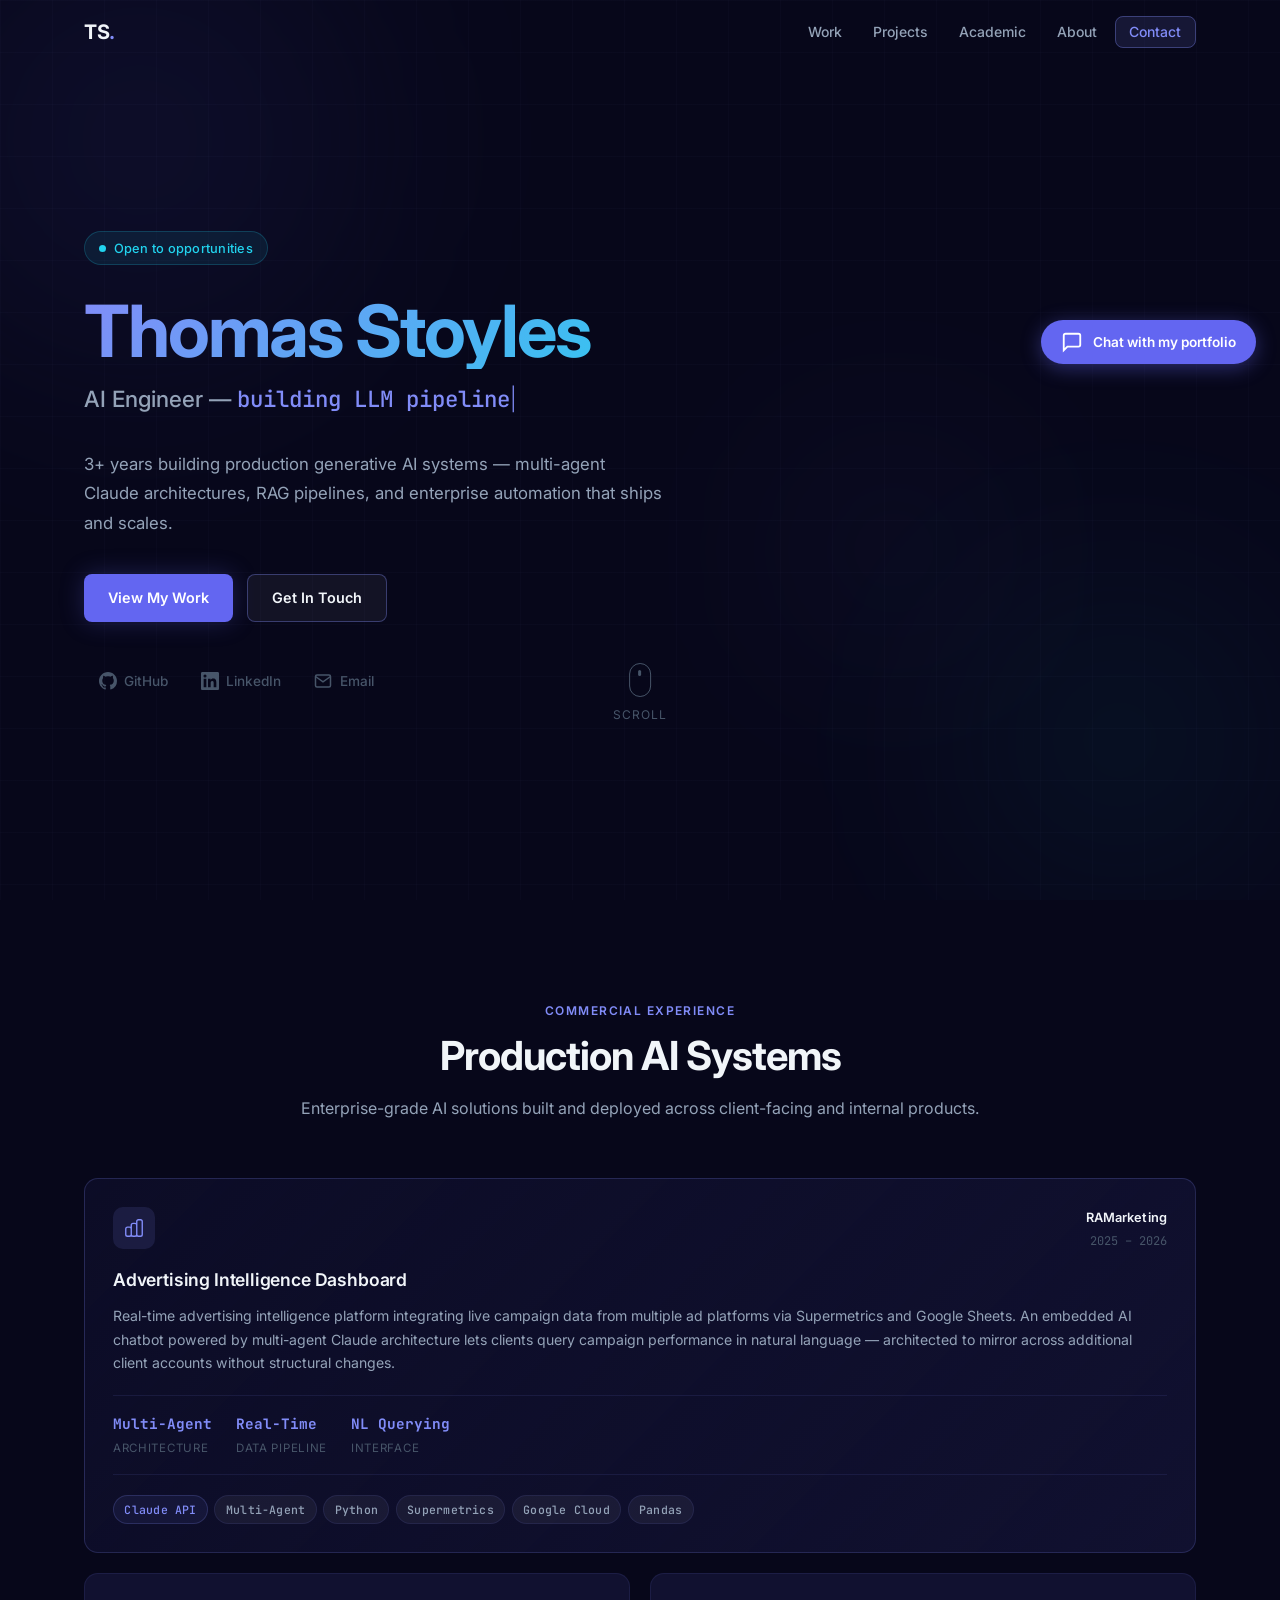
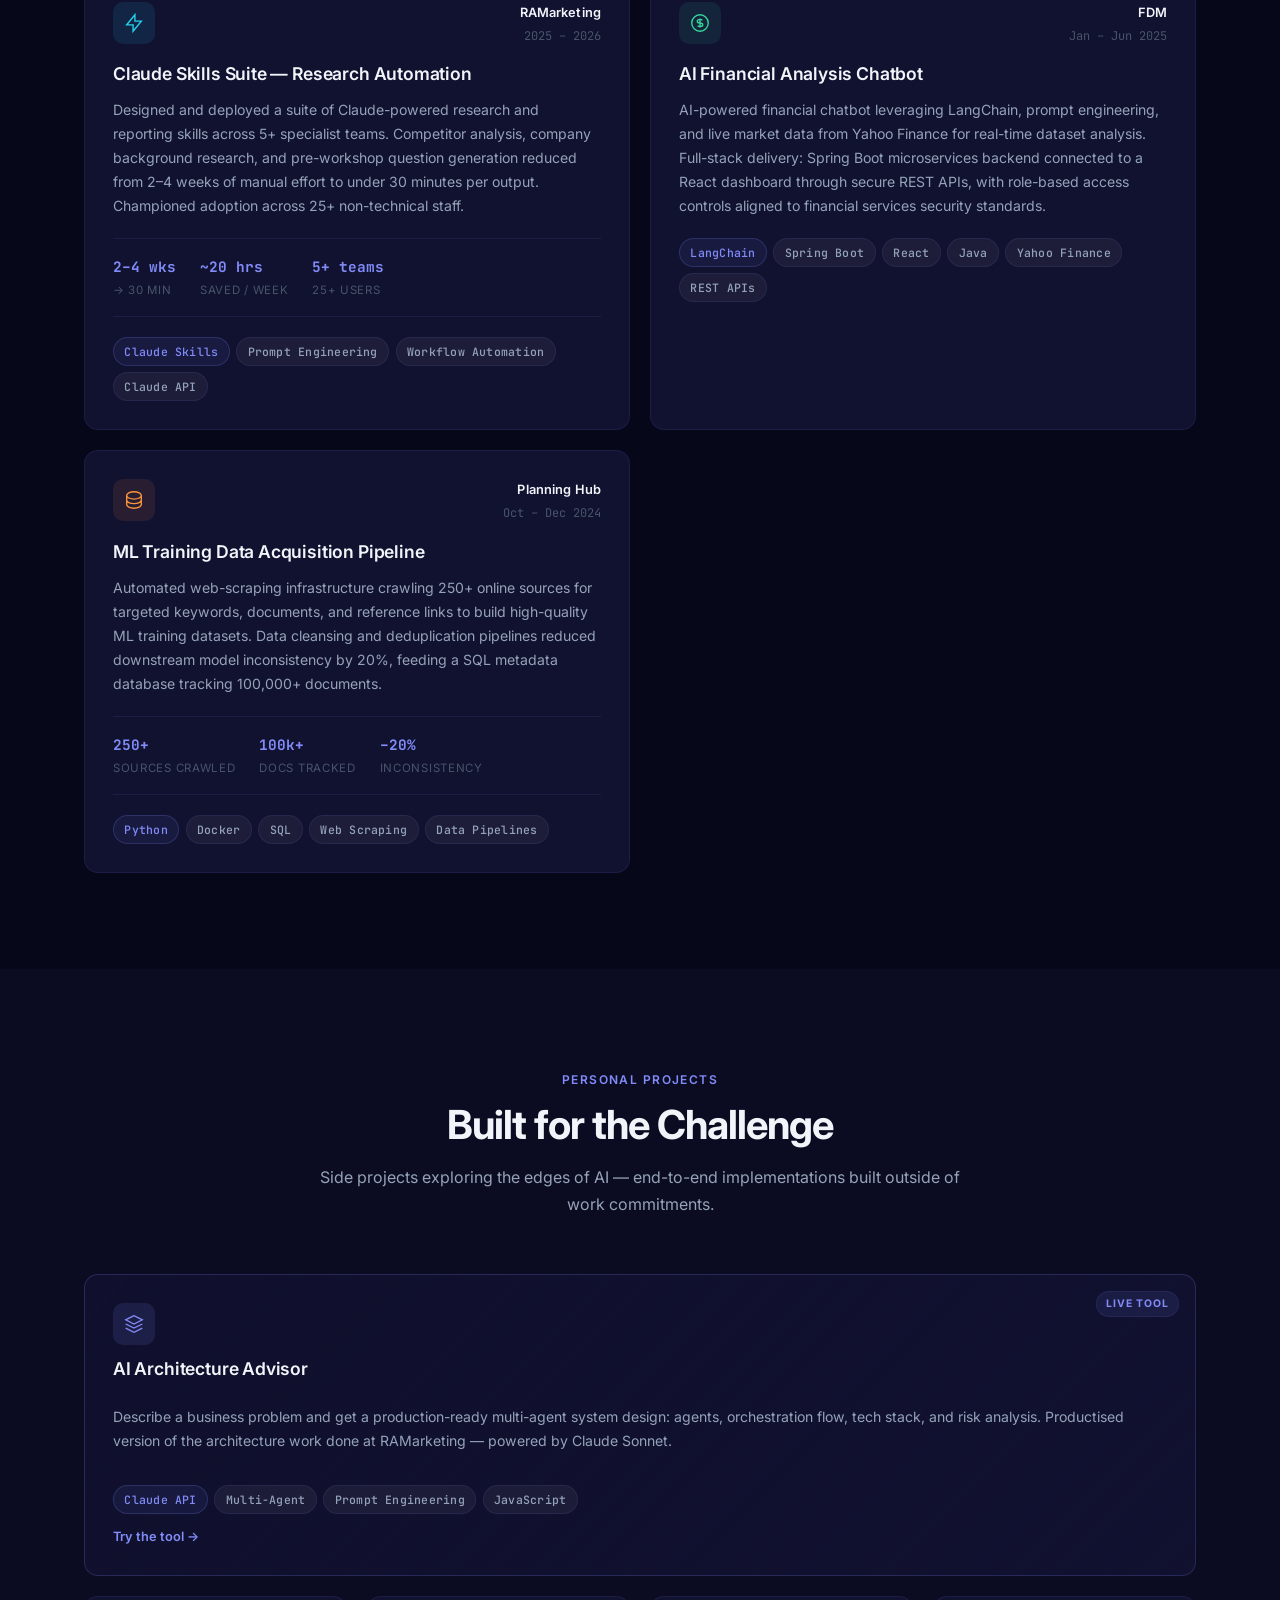
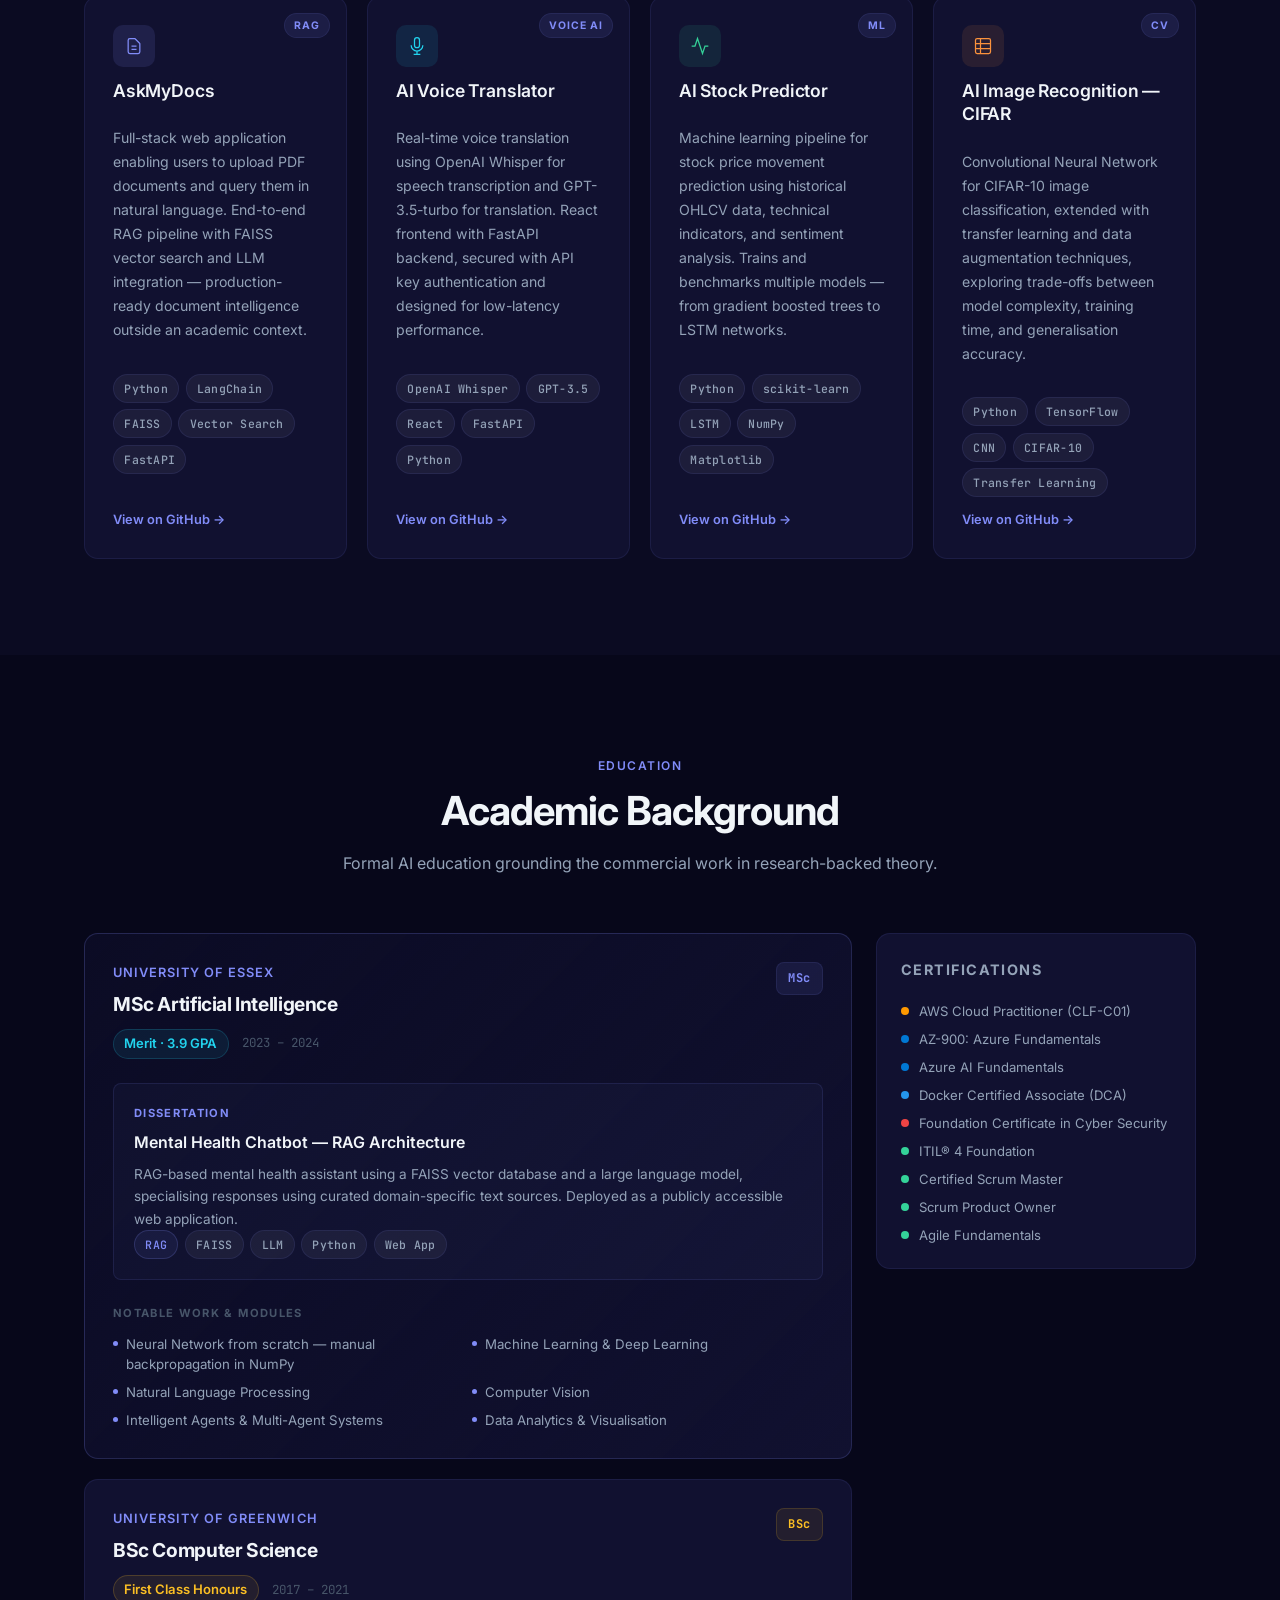
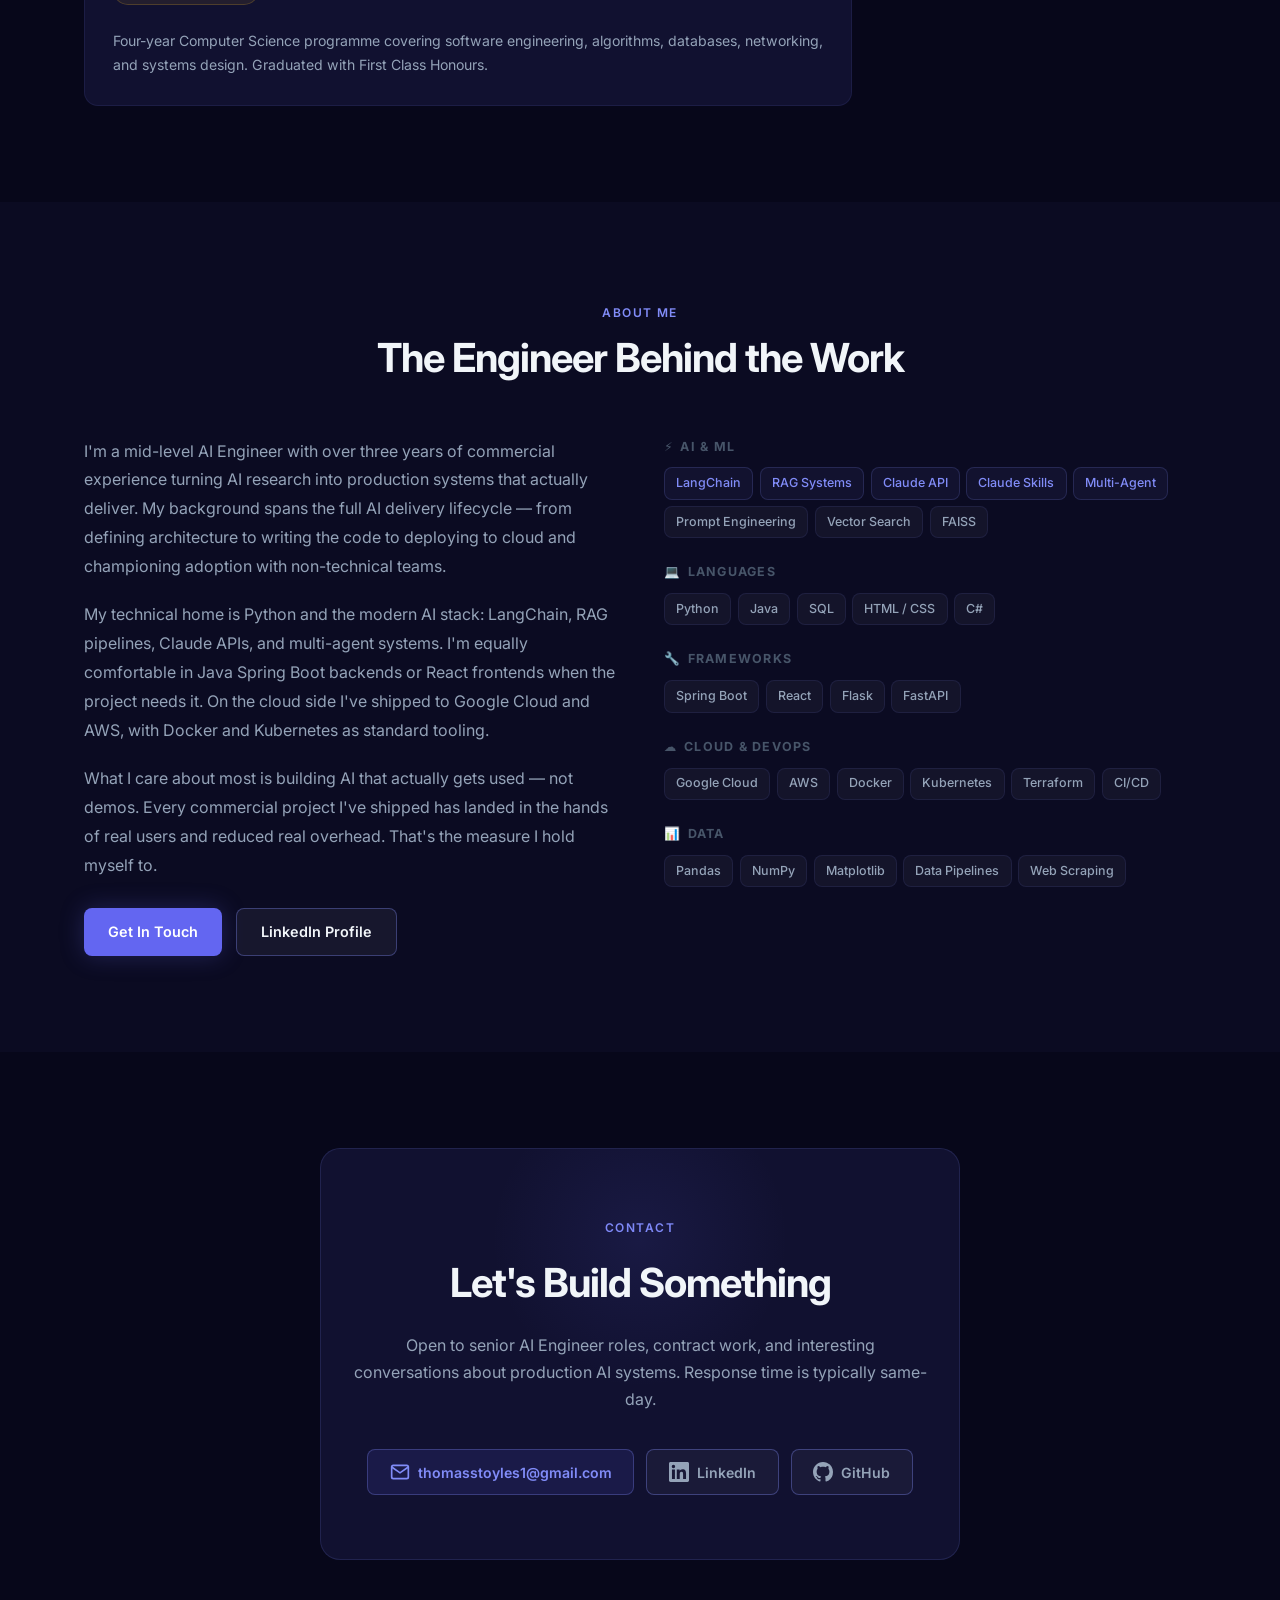
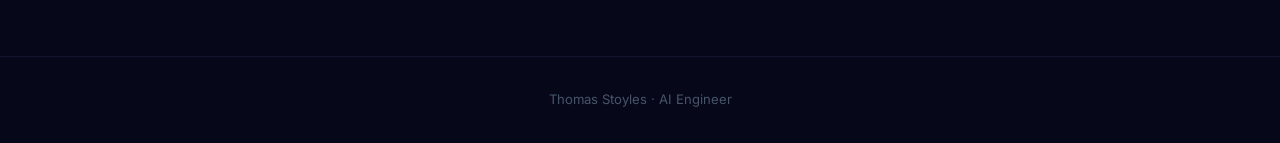
==== commit b4e5bc45: "Add AI Architecture Advisor interactive tool Co-Authored-By: Claude Sonnet 4.6 <noreply@anthropic.co" ====
--- a/index.html
+++ b/index.html
@@ -234,6 +234,22 @@
           <p class="section-desc">Side projects exploring the edges of AI — end-to-end implementations built outside of work commitments.</p>
         </div>
         <div class="cards-grid cards-grid--4">
+
+          <article class="card card--project card--featured reveal">
+            <div class="project-badge">Live Tool</div>
+            <div class="card-icon card-icon--purple">
+              <svg viewBox="0 0 24 24" fill="none" stroke="currentColor" stroke-width="1.5" width="20" height="20"><path d="M12 2L2 7l10 5 10-5-10-5z"/><path d="M2 17l10 5 10-5"/><path d="M2 12l10 5 10-5"/></svg>
+            </div>
+            <h3 class="card-title">AI Architecture Advisor</h3>
+            <p class="card-desc">Describe a business problem and get a production-ready multi-agent system design: agents, orchestration flow, tech stack, and risk analysis. Productised version of the architecture work done at RAMarketing — powered by Claude Sonnet.</p>
+            <div class="card-tags">
+              <span class="tag tag--primary">Claude API</span>
+              <span class="tag">Multi-Agent</span>
+              <span class="tag">Prompt Engineering</span>
+              <span class="tag">JavaScript</span>
+            </div>
+            <a href="projects/ai-architecture-advisor.html" class="card-link">Try the tool &rarr;</a>
+          </article>
 
           <article class="card card--project reveal">
             <div class="project-badge">RAG</div>
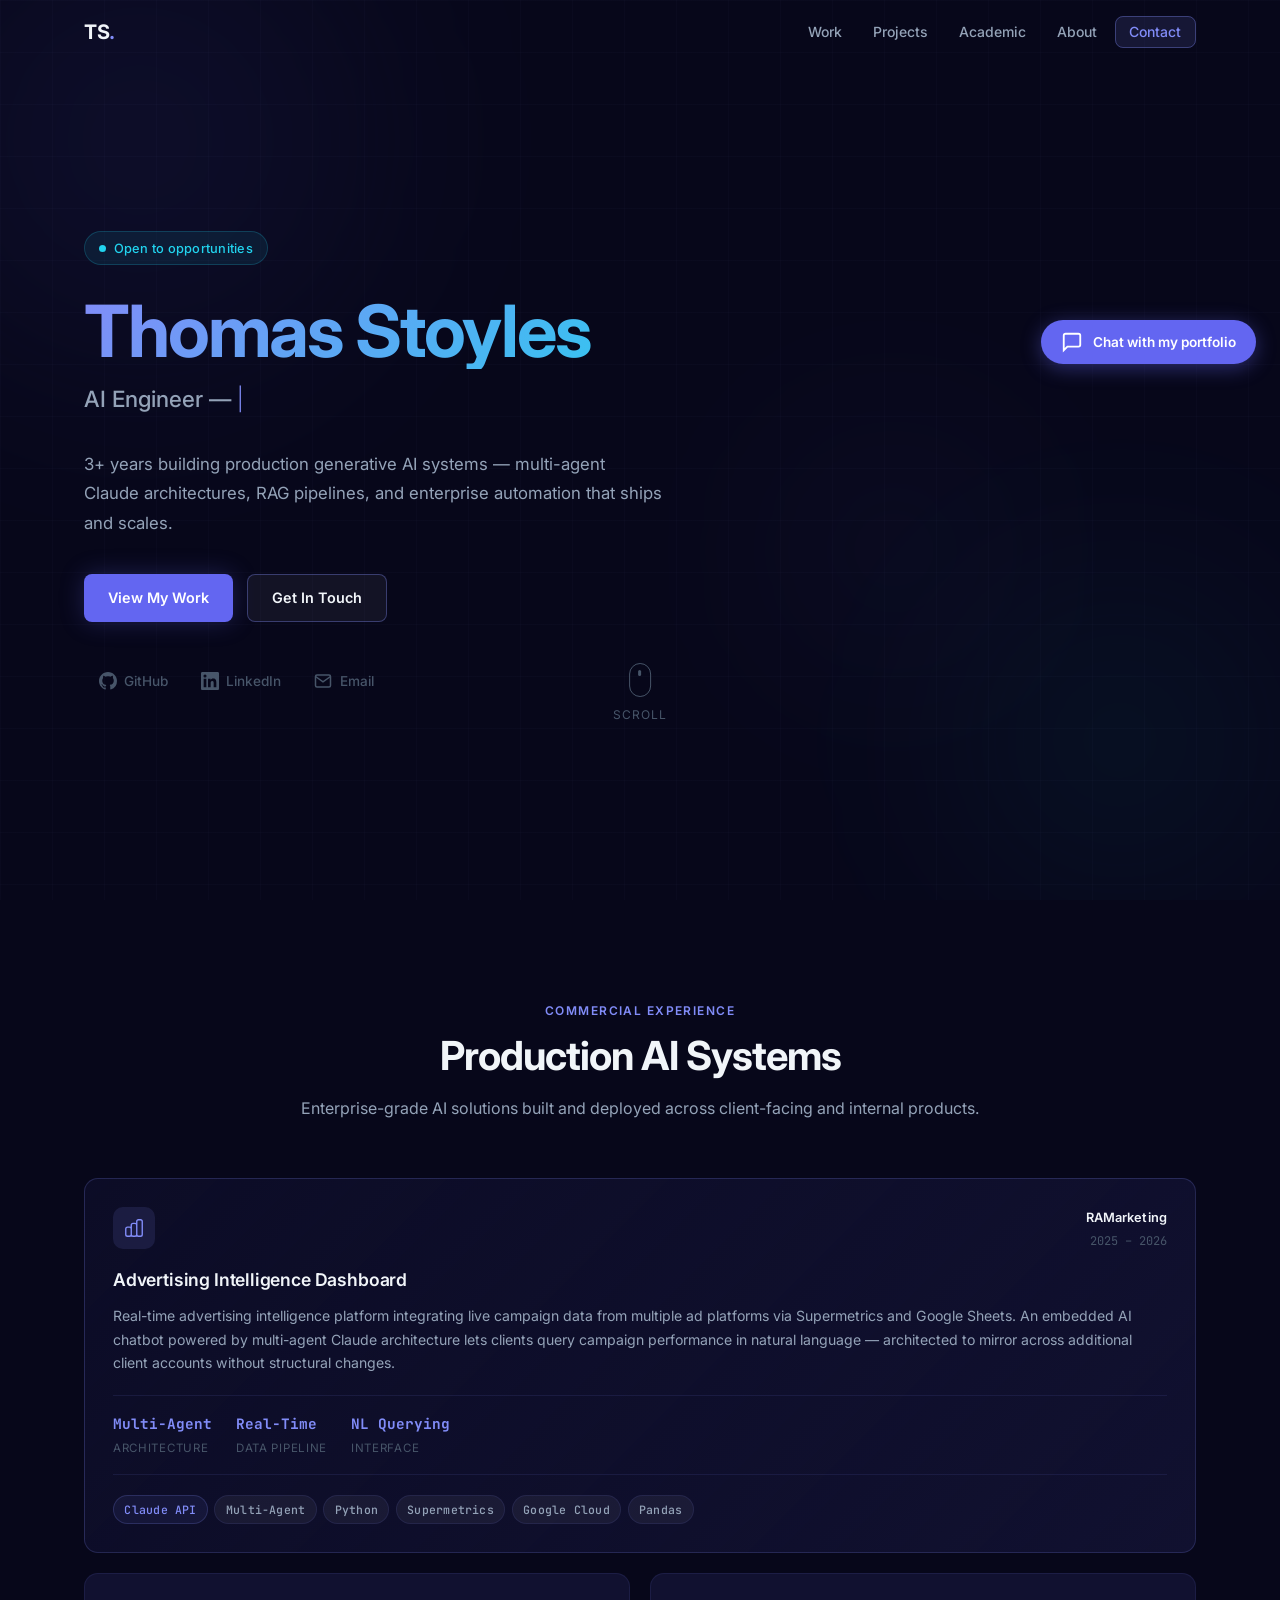
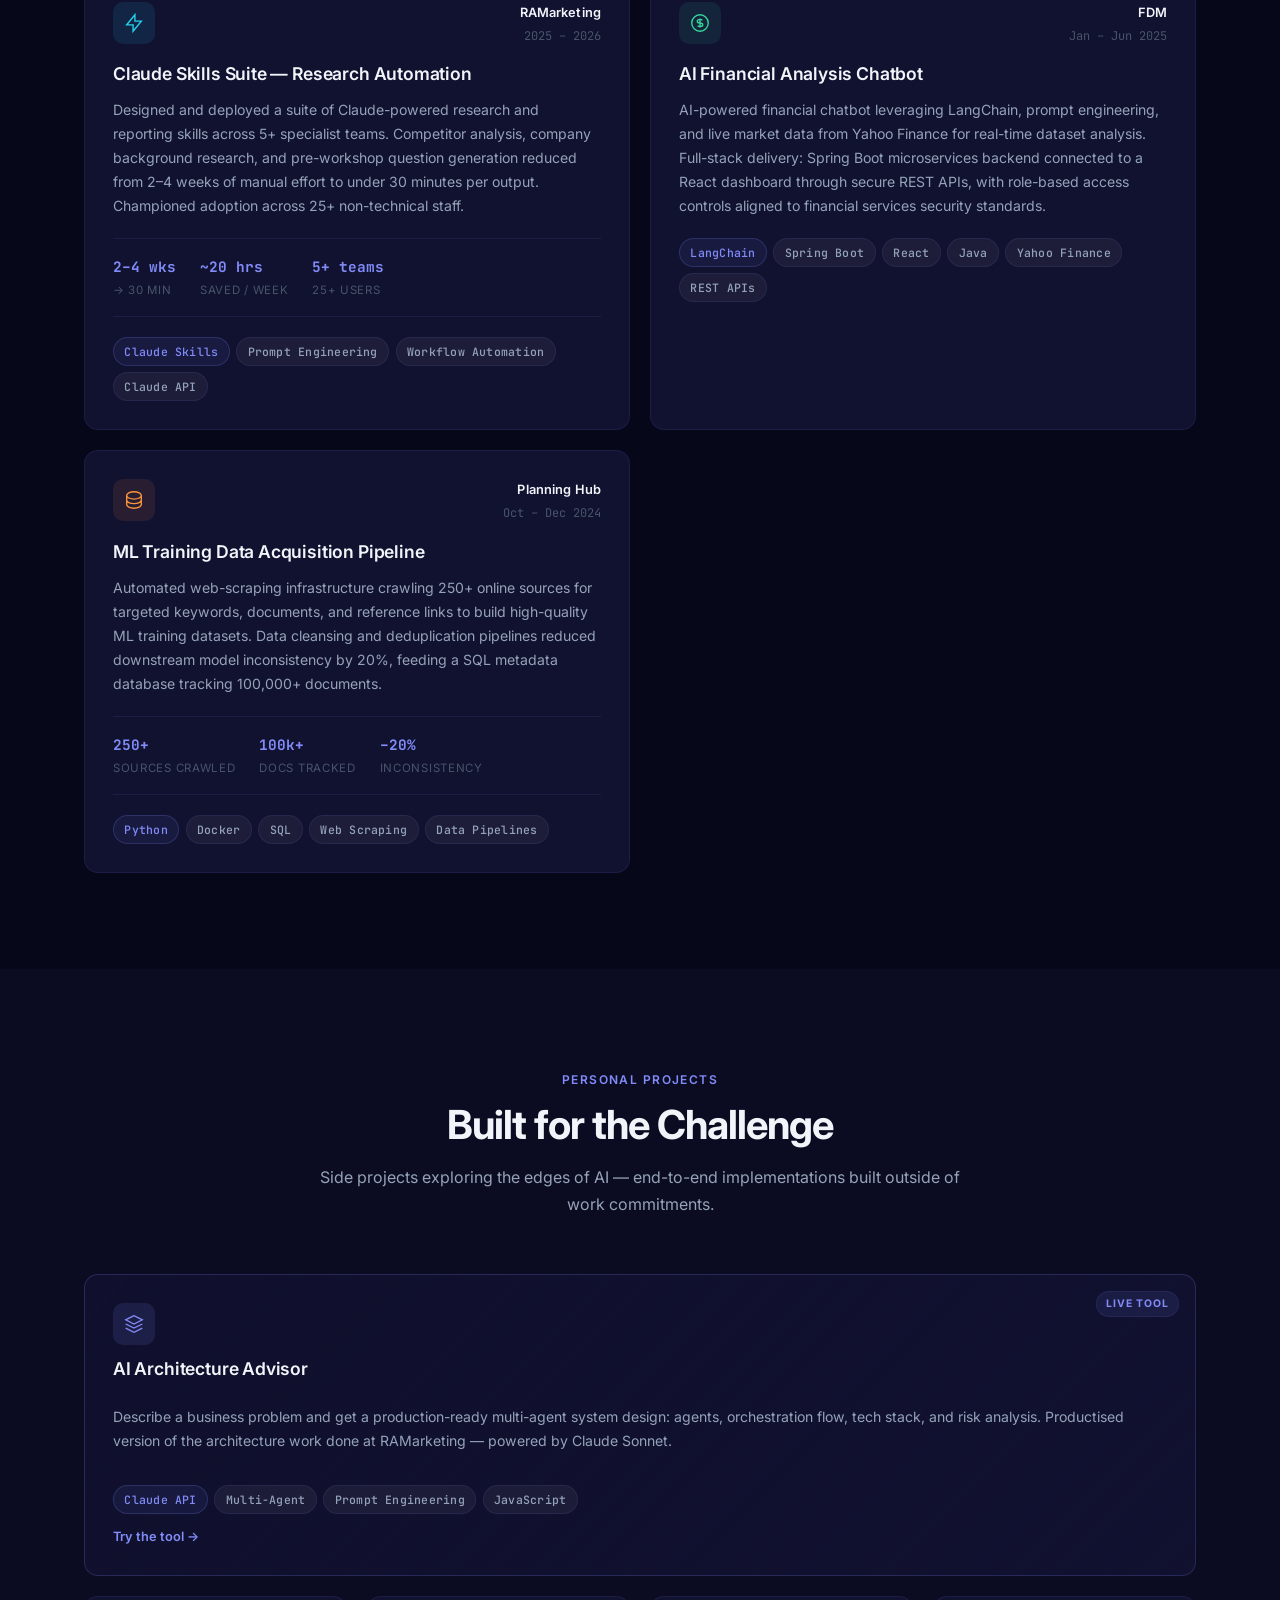
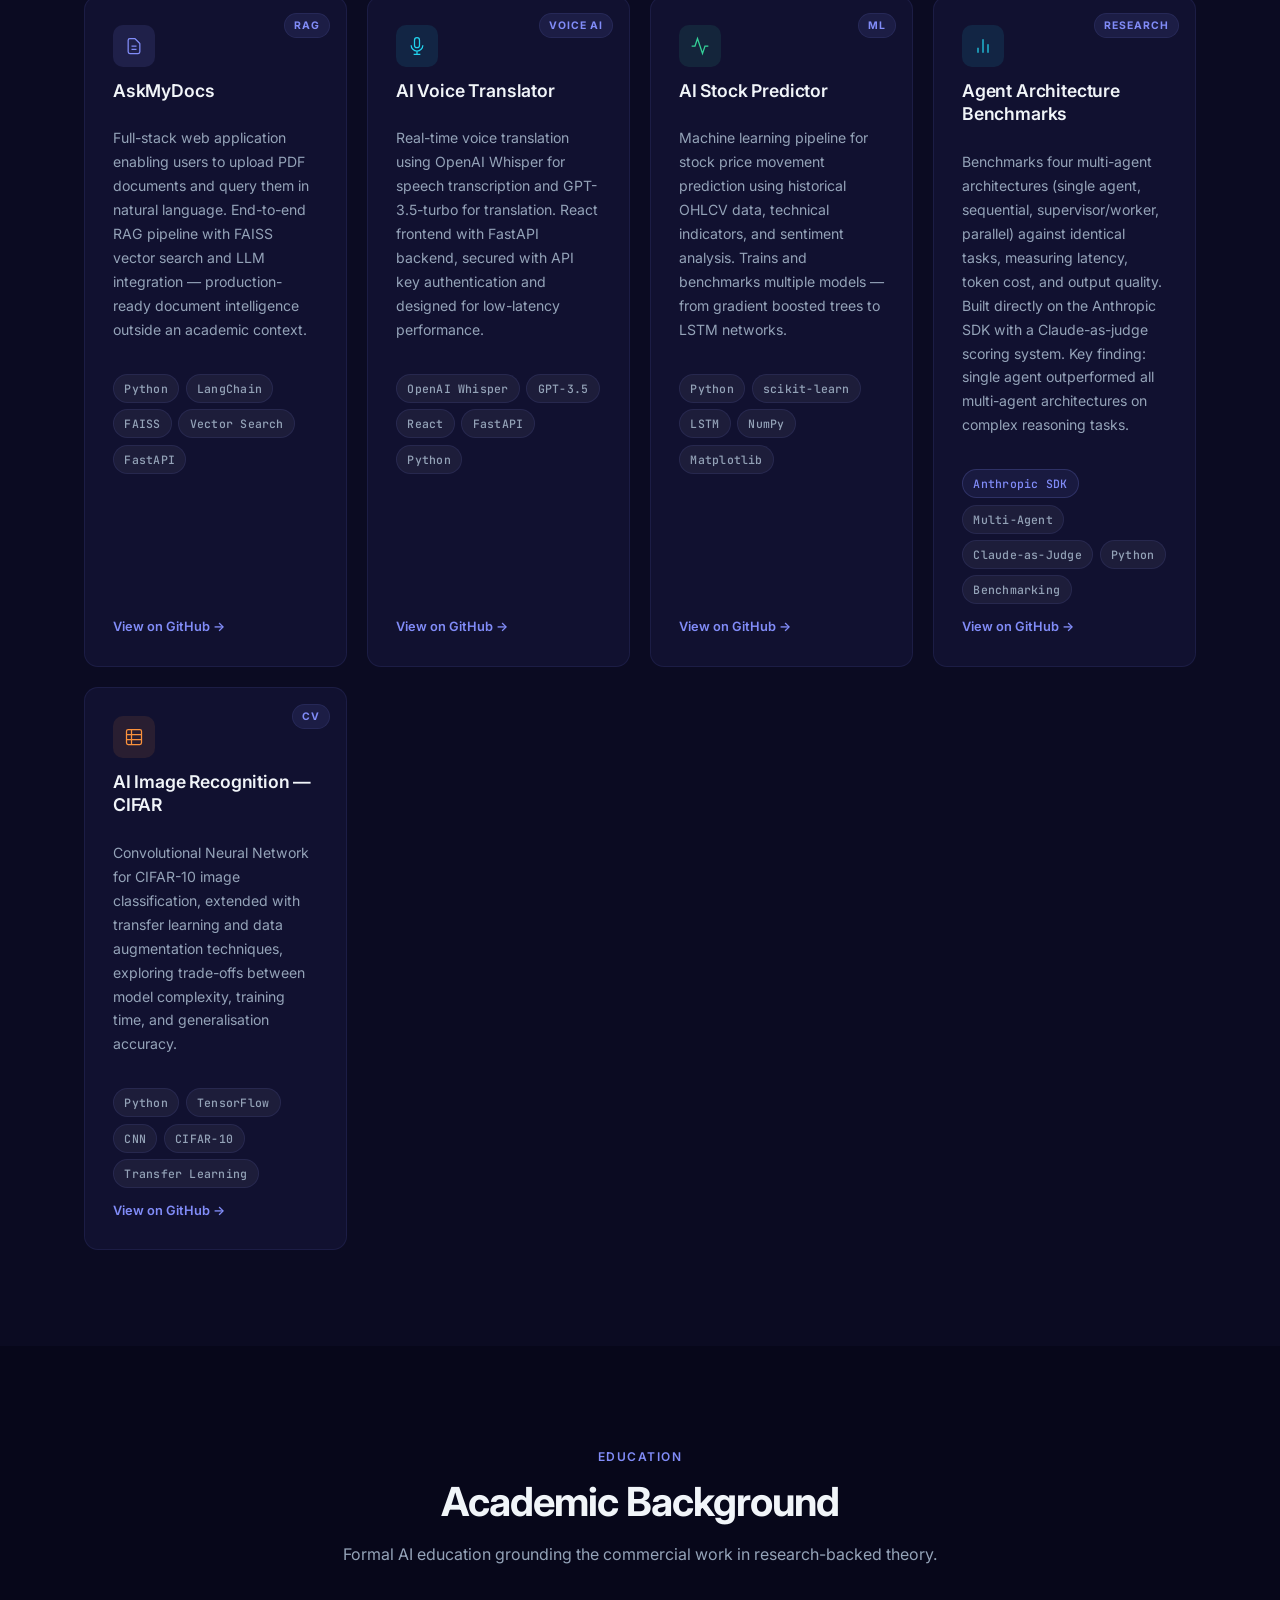
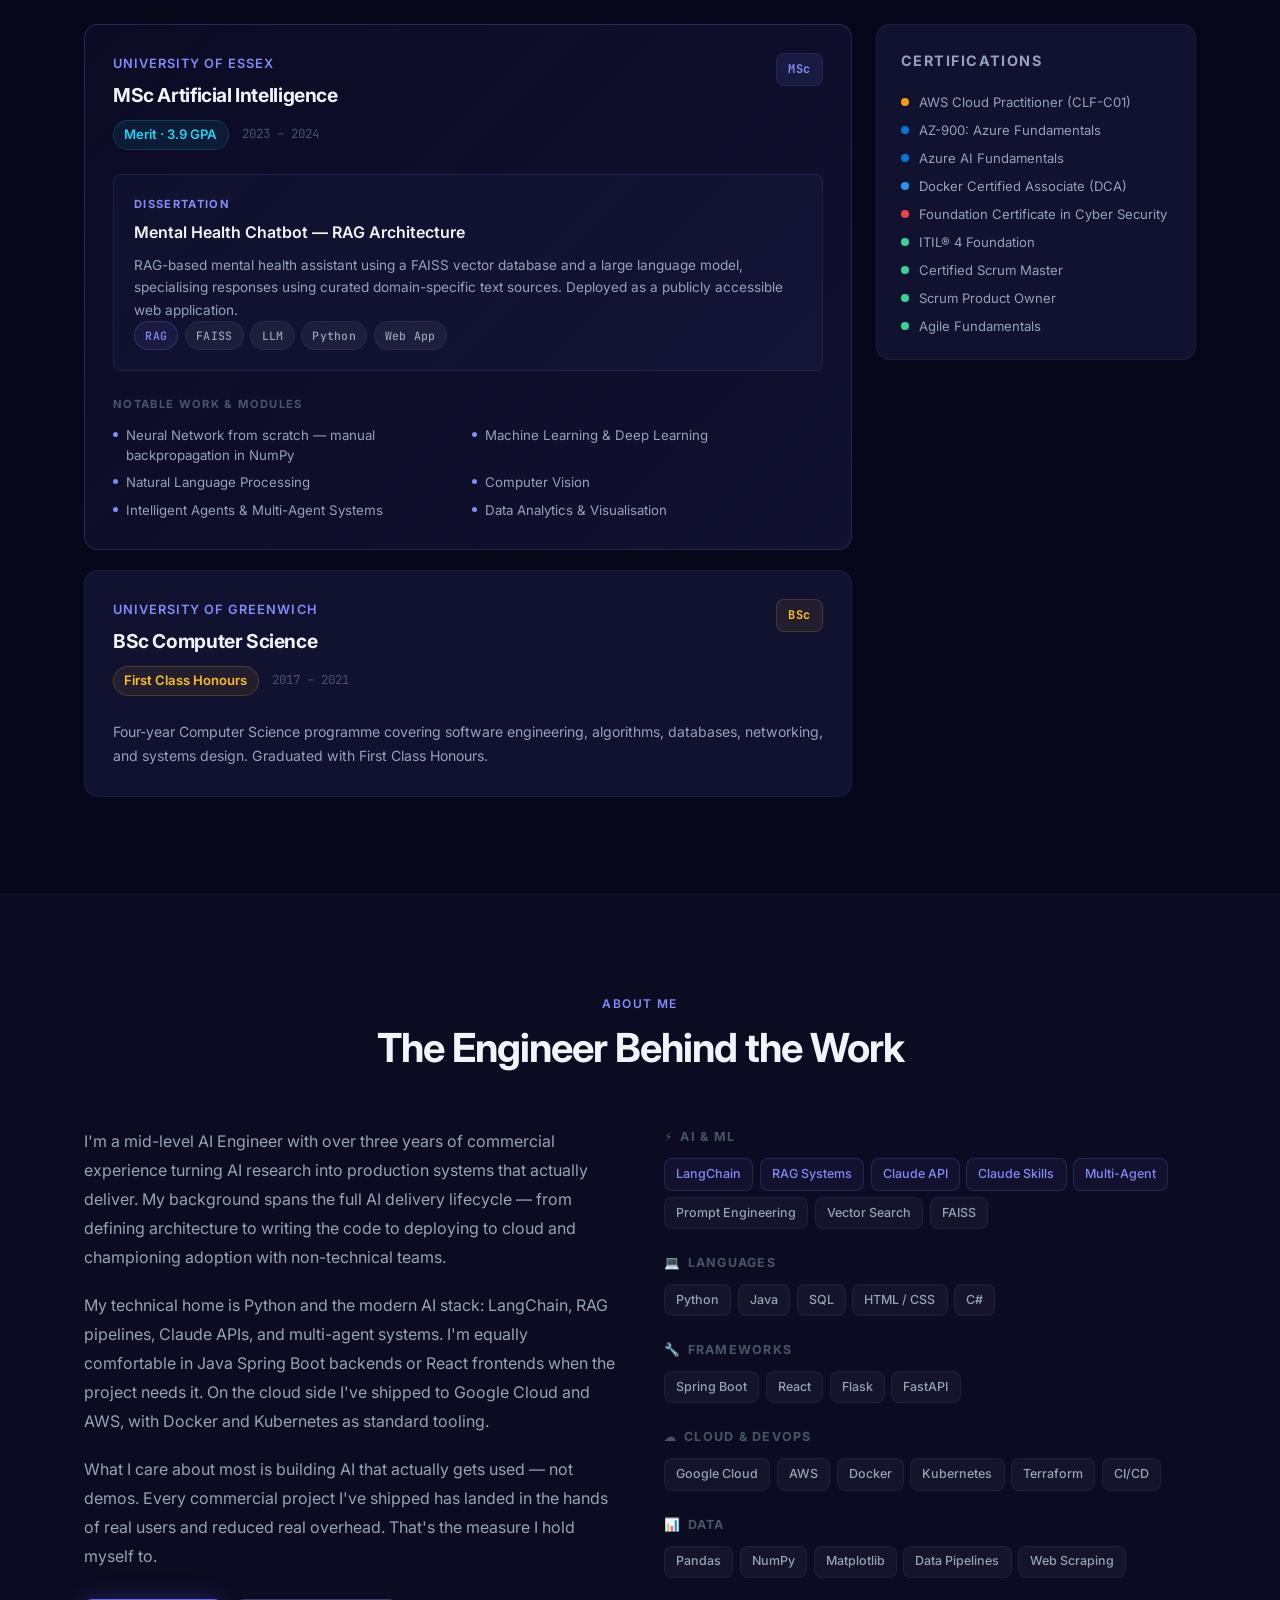
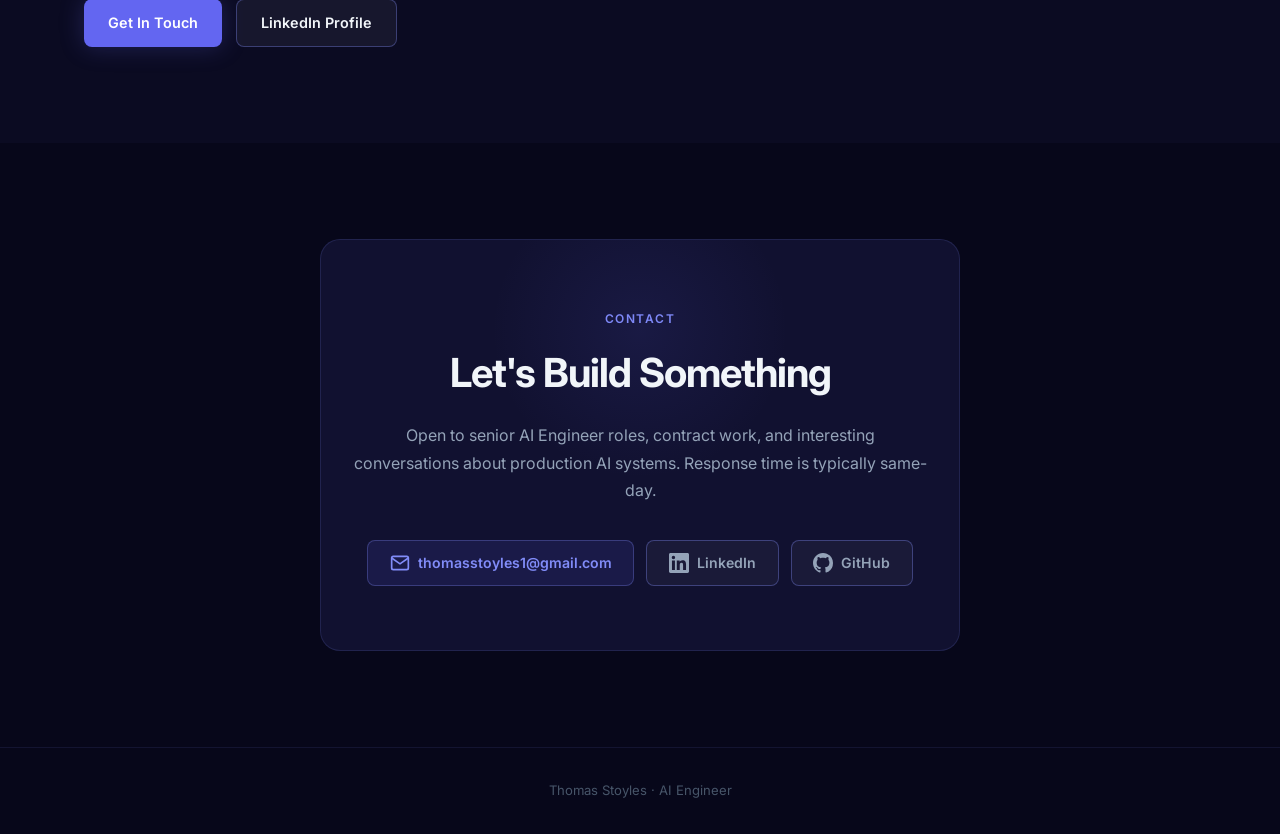
==== commit ddd7a234: "Adding new project" ====
--- a/index.html
+++ b/index.html
@@ -300,6 +300,23 @@
               <span class="tag">Matplotlib</span>
             </div>
             <a href="https://github.com/ThomasStoyles" target="_blank" rel="noopener" class="card-link">View on GitHub &rarr;</a>
+          </article>
+
+          <article class="card card--project reveal">
+            <div class="project-badge">Research</div>
+            <div class="card-icon card-icon--cyan">
+              <svg viewBox="0 0 24 24" fill="none" stroke="currentColor" stroke-width="1.5" width="20" height="20"><path d="M18 20V10M12 20V4M6 20v-6"/></svg>
+            </div>
+            <h3 class="card-title">Agent Architecture Benchmarks</h3>
+            <p class="card-desc">Benchmarks four multi-agent architectures (single agent, sequential, supervisor/worker, parallel) against identical tasks, measuring latency, token cost, and output quality. Built directly on the Anthropic SDK with a Claude-as-judge scoring system. Key finding: single agent outperformed all multi-agent architectures on complex reasoning tasks.</p>
+            <div class="card-tags">
+              <span class="tag tag--primary">Anthropic SDK</span>
+              <span class="tag">Multi-Agent</span>
+              <span class="tag">Claude-as-Judge</span>
+              <span class="tag">Python</span>
+              <span class="tag">Benchmarking</span>
+            </div>
+            <a href="https://github.com/ThomasStoyles/Agent-Benchmarks" target="_blank" rel="noopener" class="card-link">View on GitHub &rarr;</a>
           </article>
 
           <article class="card card--project reveal">
